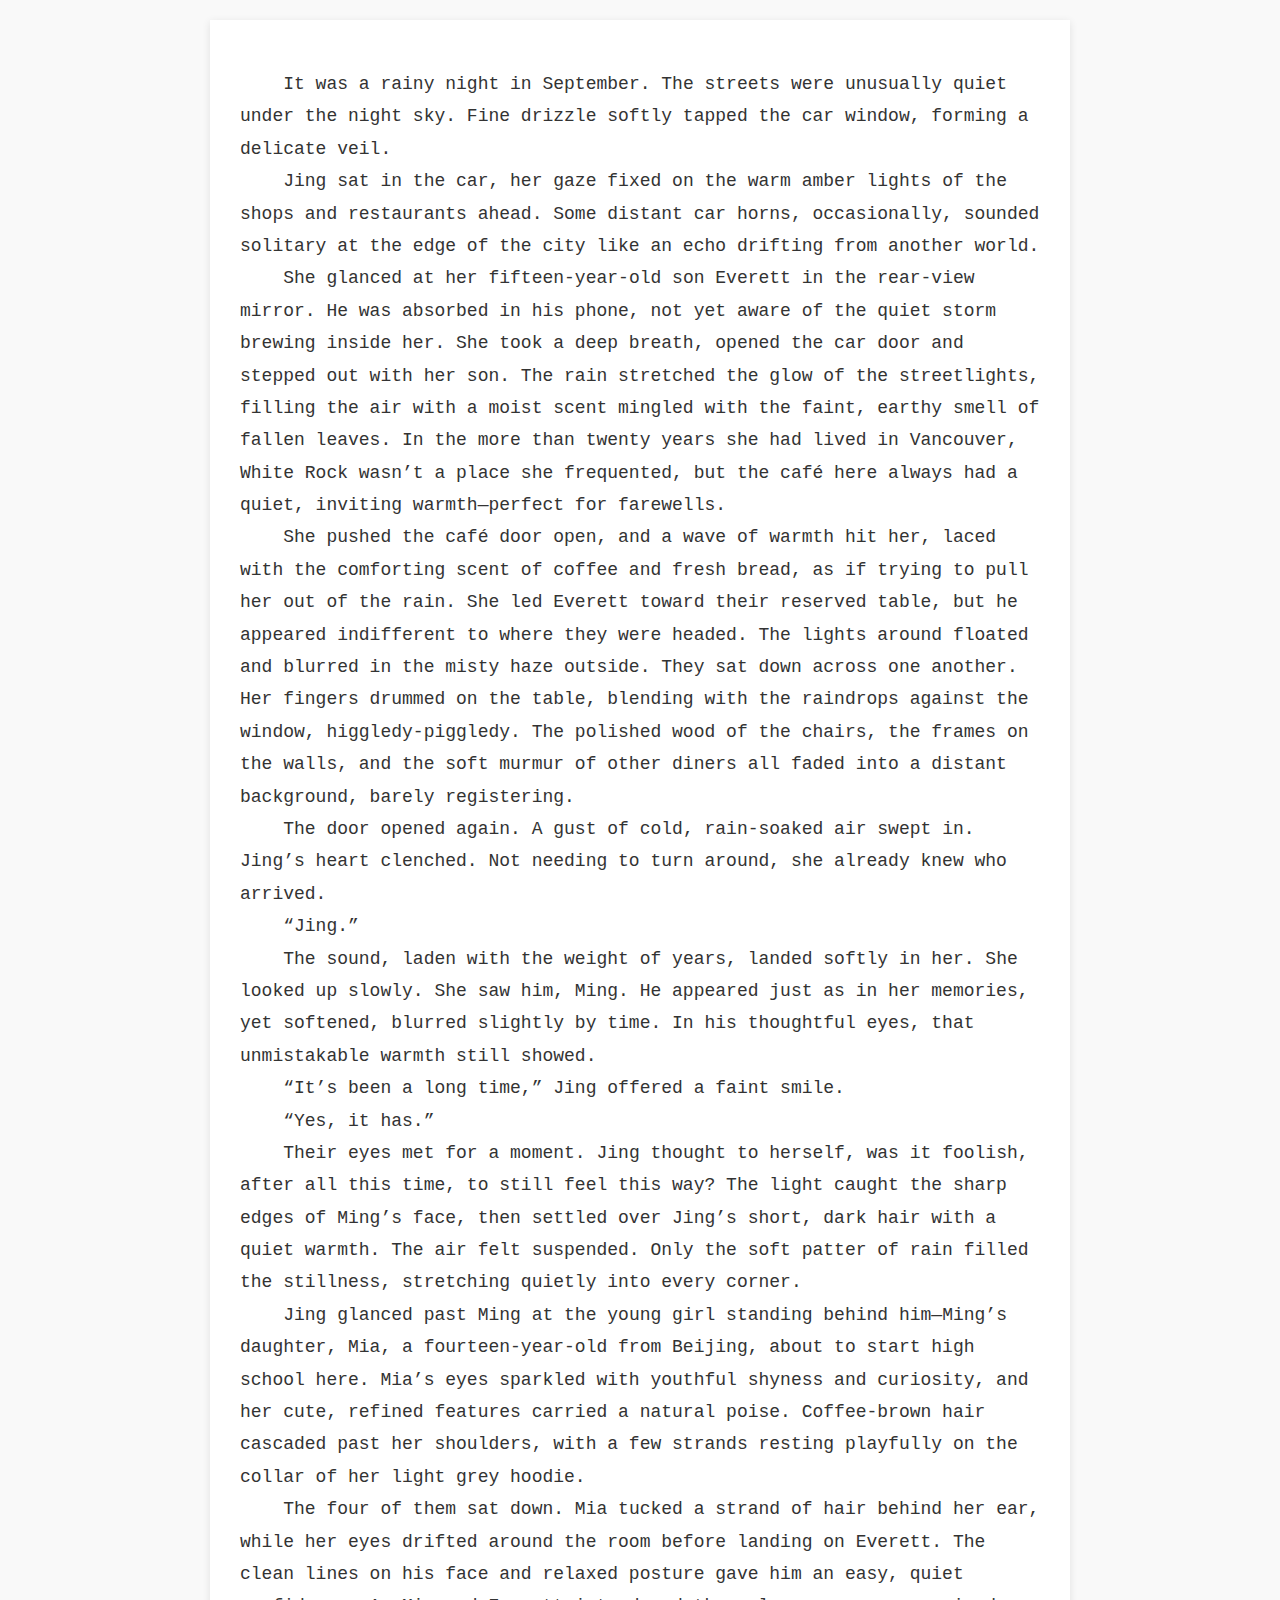
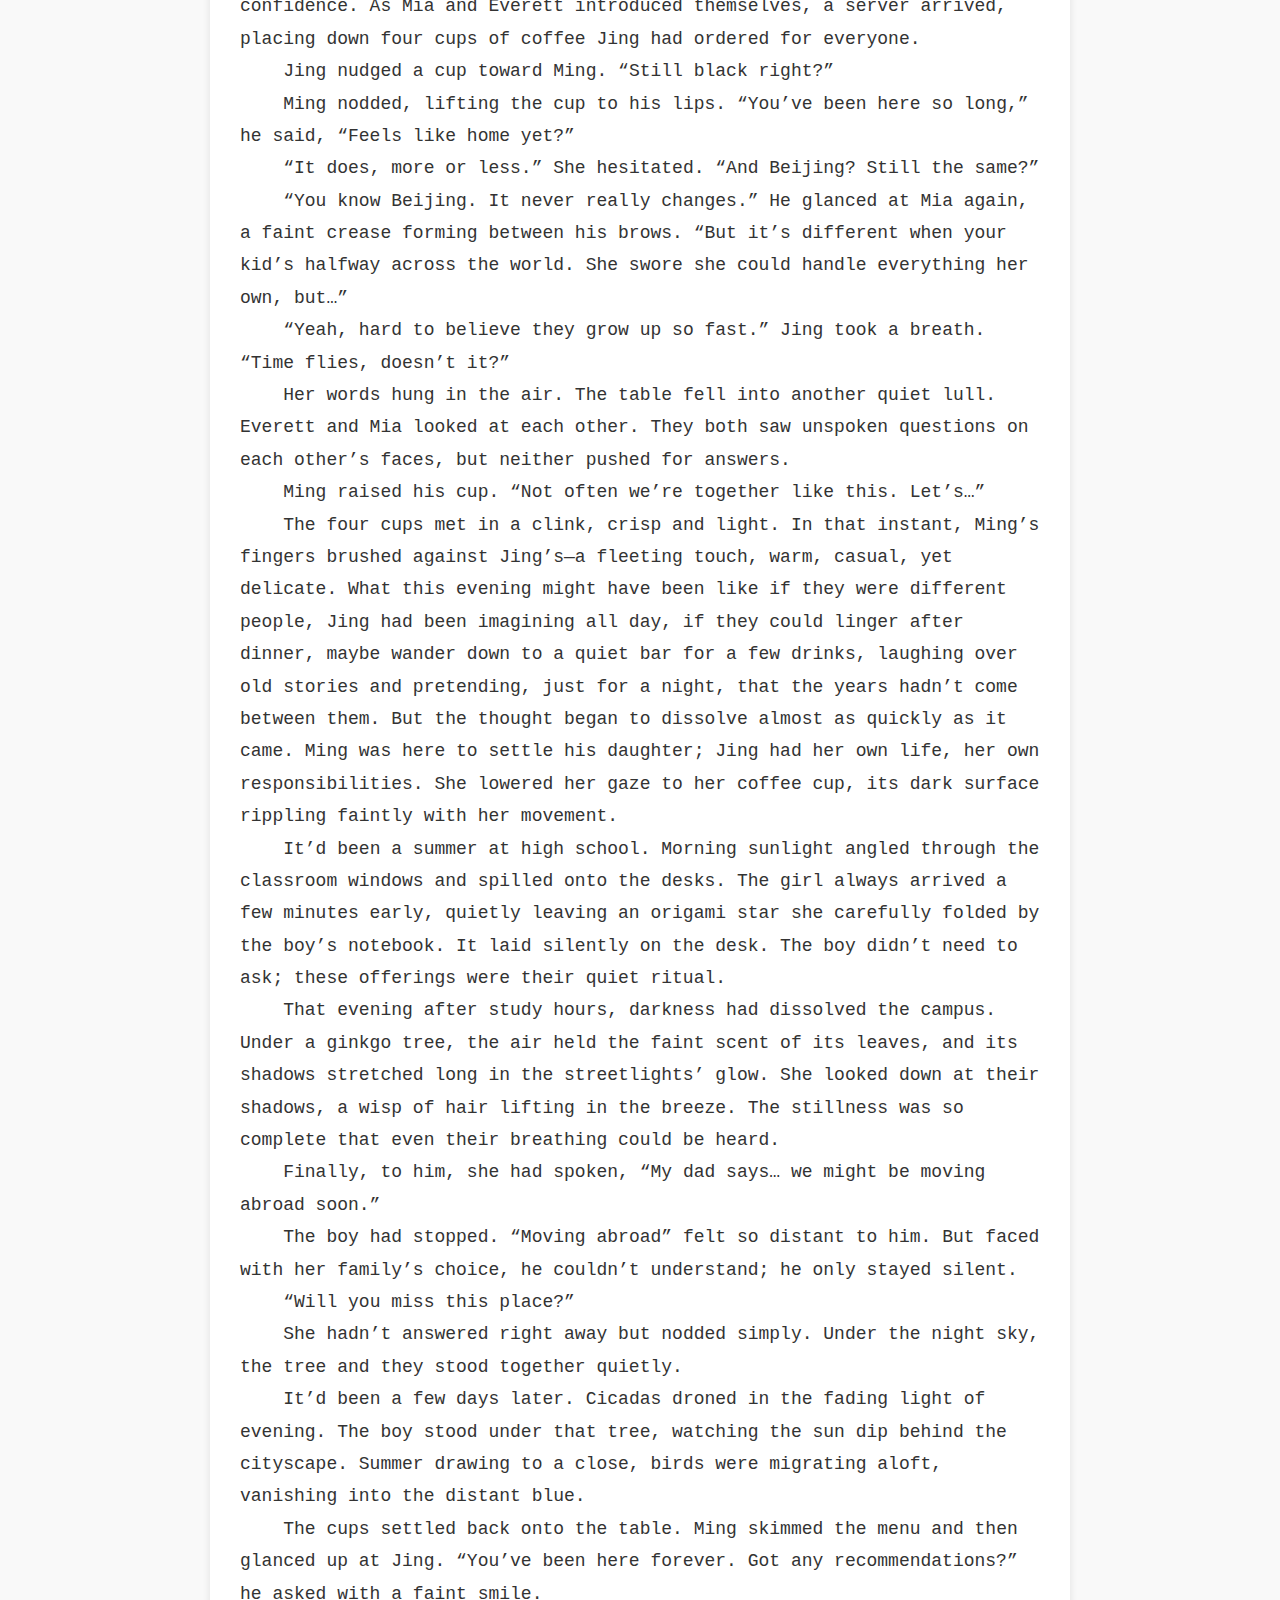
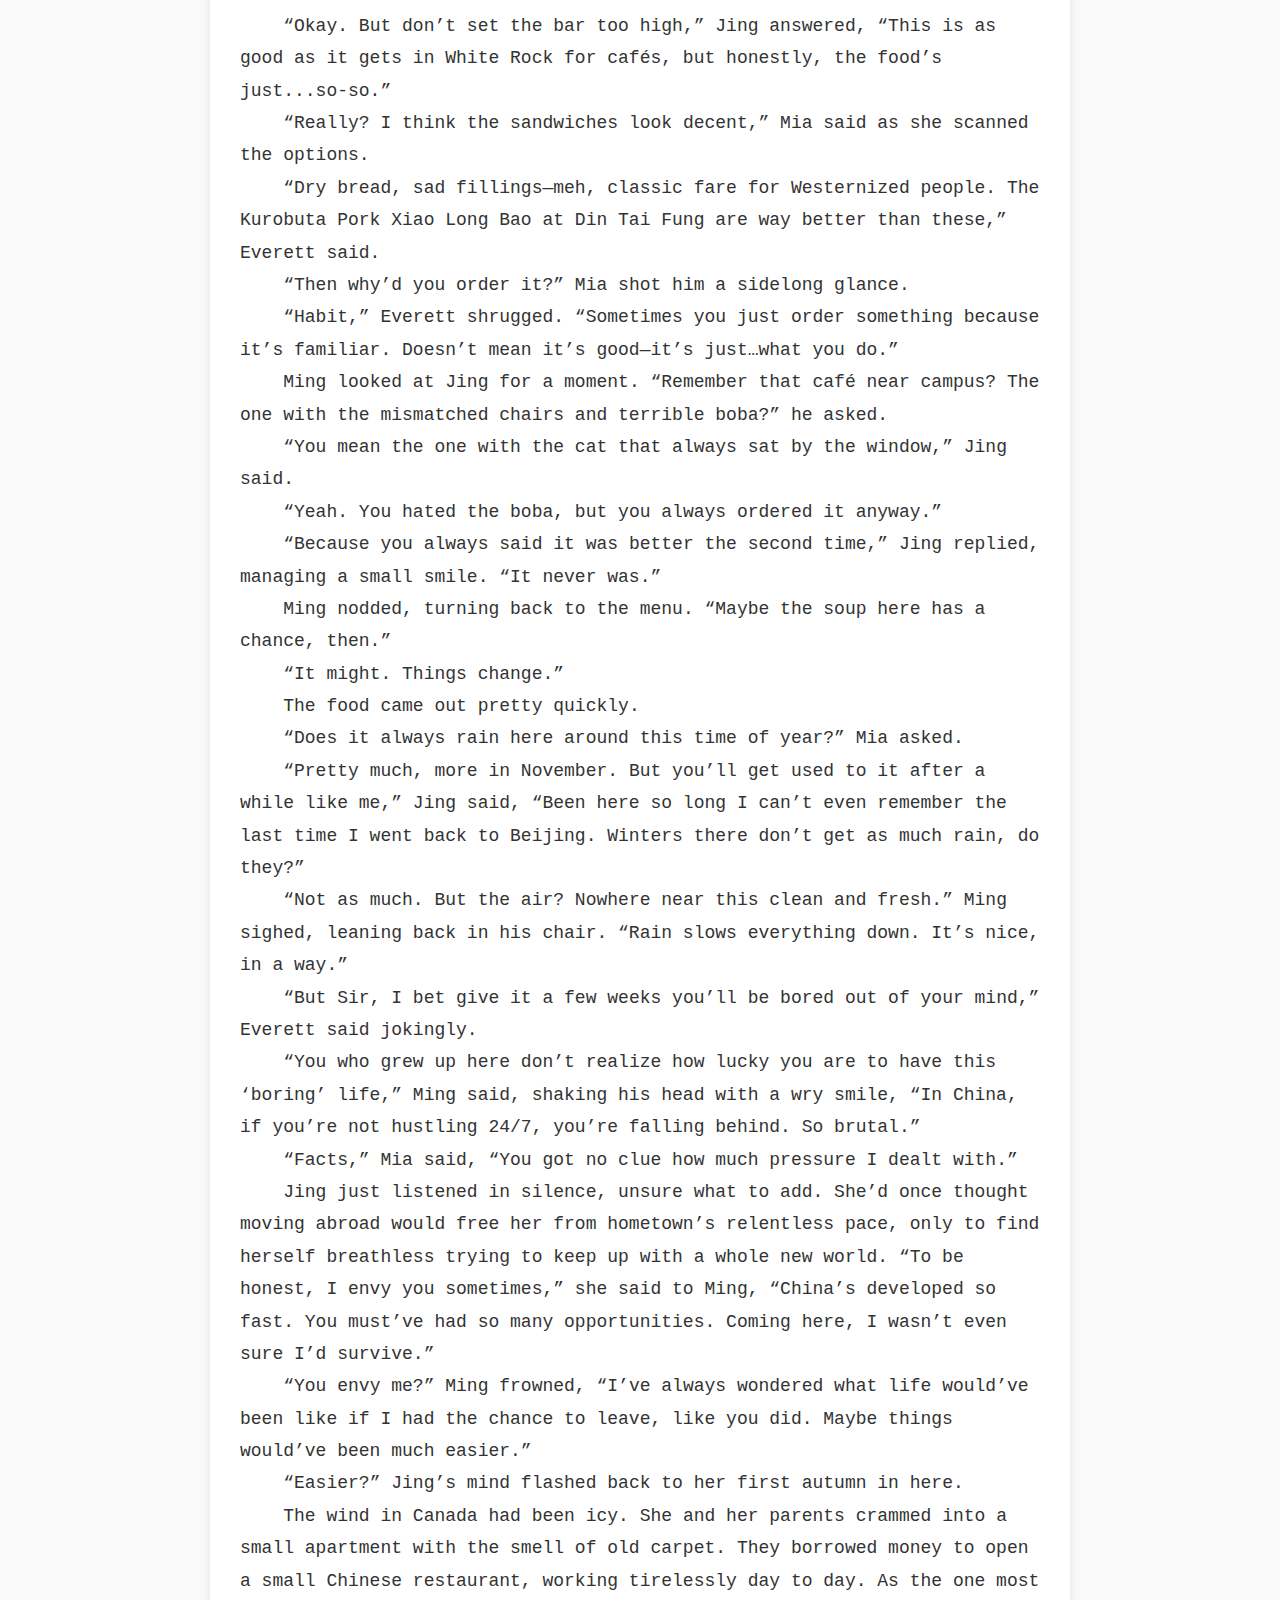
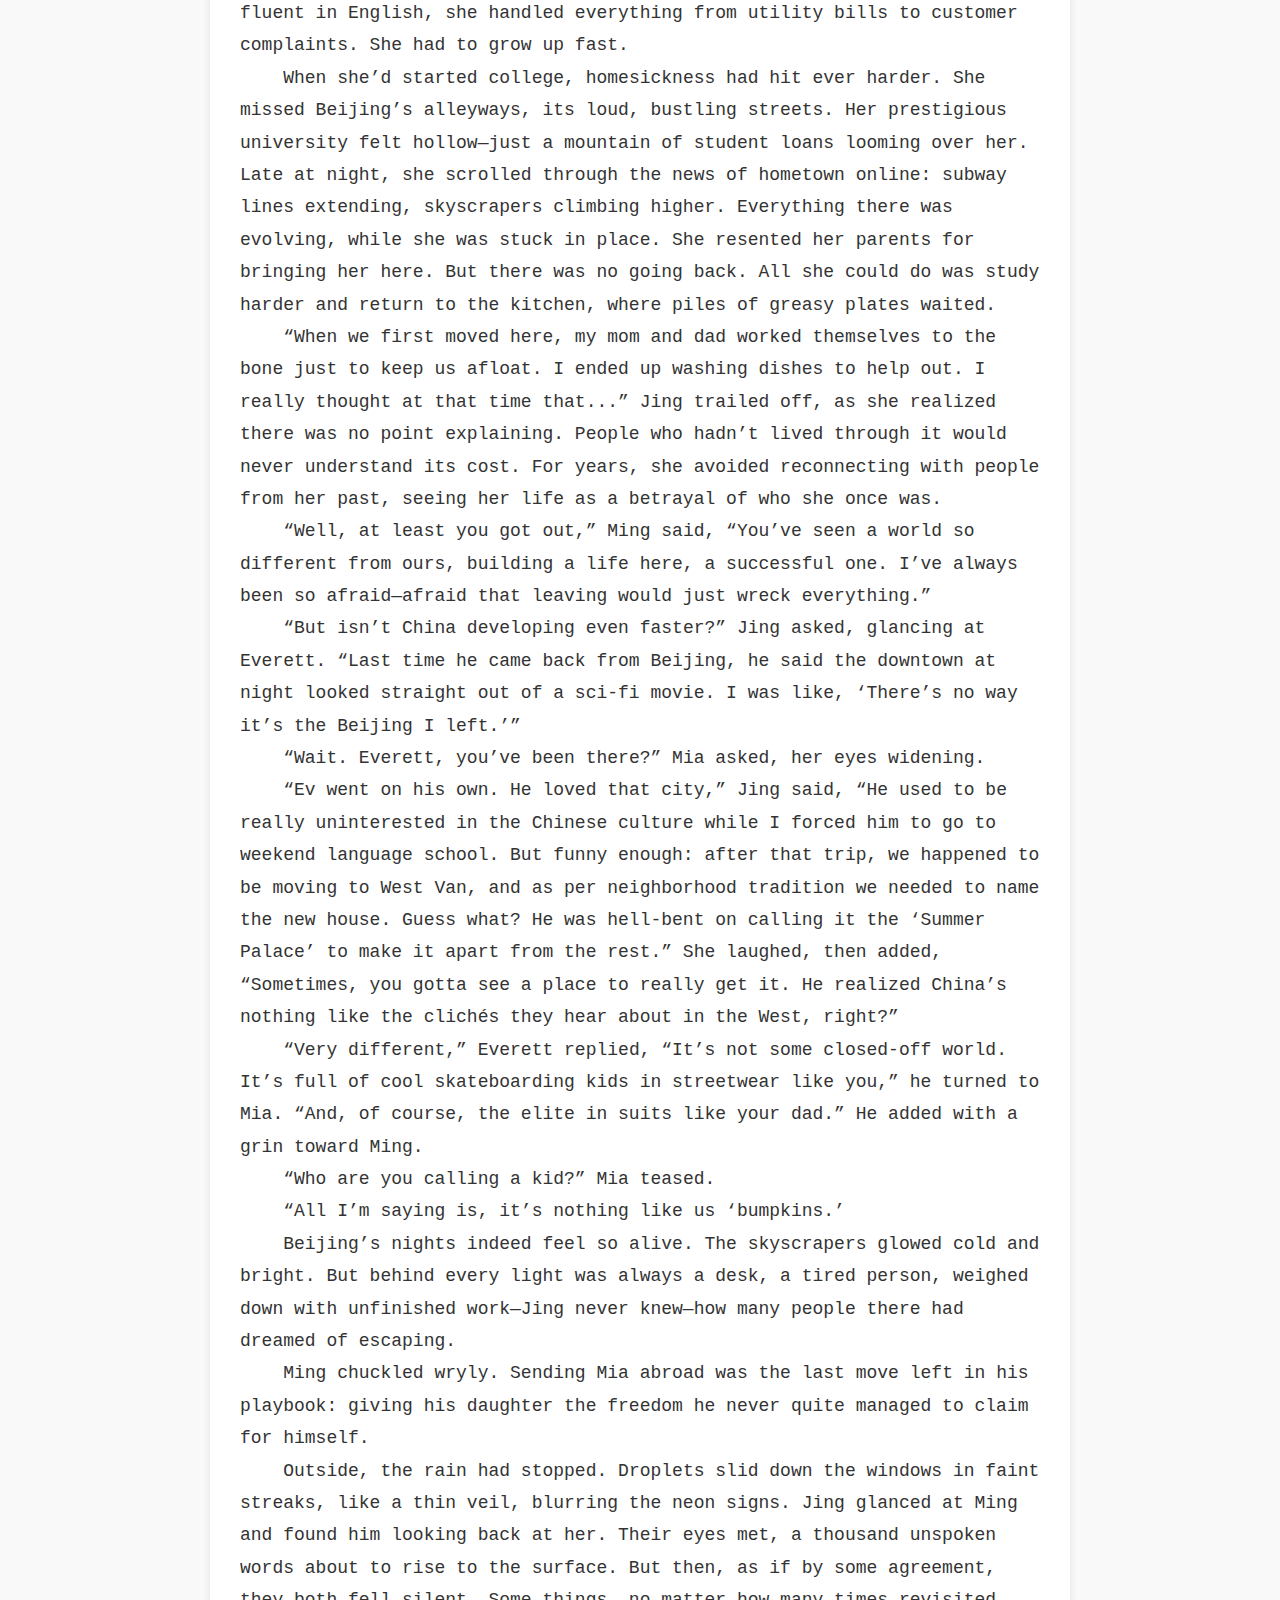
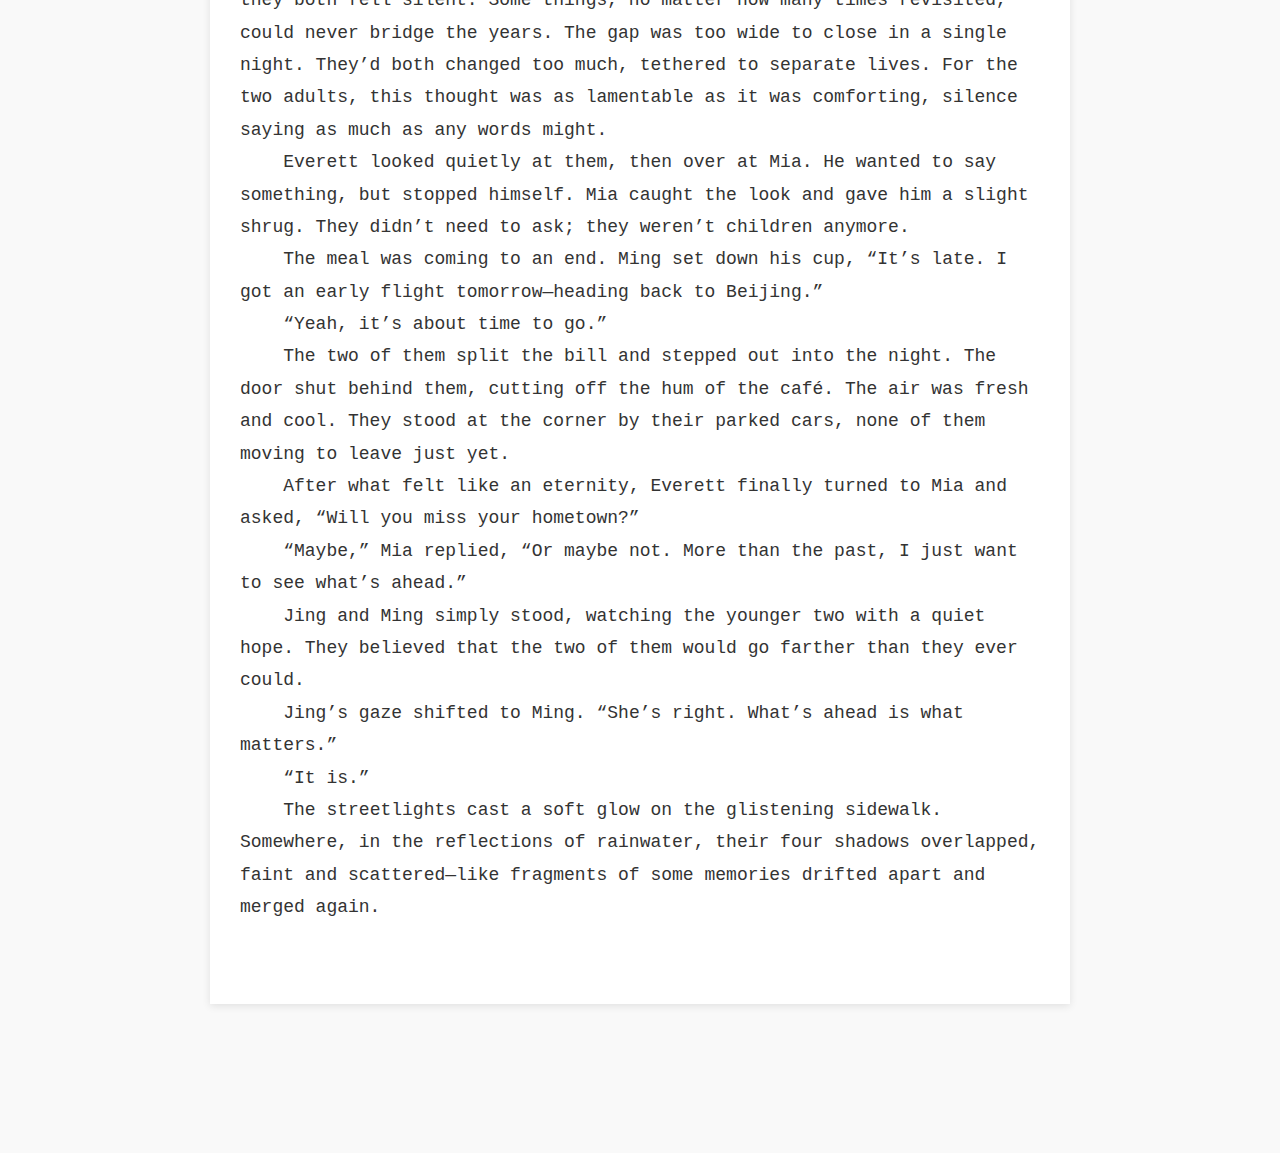
==== here-and-there/index.html @ f32a7641 "Update index.html" ====
<!DOCTYPE html>
<html lang="zh">
<head>
  <meta charset="UTF-8">
  <title>Here and There</title>
  <!-- 引入 Google 字体 Noto Sans SC -->
  <link rel="preconnect" href="https://fonts.googleapis.com">
  <link rel="preconnect" href="https://fonts.gstatic.com" crossorigin>
  <link href="https://fonts.googleapis.com/css2?family=Noto+Sans+SC&display=swap" rel="stylesheet">
  <style>
    body {
      font-family: 'Noto Sans SC', sans-serif;
      margin: 20px;
      background-color: #f9f9f9;
      color: #333;
    }
    .container {
      max-width: 800px;
      margin: auto;
      background: #fff;
      padding: 30px;
      box-shadow: 0 2px 8px rgba(0,0,0,0.1);
    }
    pre {
      white-space: pre-wrap; /* 保留换行及空格 */
      line-height: 1.8;
      font-size: 18px;
    }
  </style>
</head>
<body>
  <div class="container">
    <pre>    It was a rainy night in September. The streets were unusually quiet under the night sky. Fine drizzle softly tapped the car window, forming a delicate veil.
    Jing sat in the car, her gaze fixed on the warm amber lights of the shops and restaurants ahead. Some distant car horns, occasionally, sounded solitary at the edge of the city like an echo drifting from another world.
    She glanced at her fifteen-year-old son Everett in the rear-view mirror. He was absorbed in his phone, not yet aware of the quiet storm brewing inside her. She took a deep breath, opened the car door and stepped out with her son. The rain stretched the glow of the streetlights, filling the air with a moist scent mingled with the faint, earthy smell of fallen leaves. In the more than twenty years she had lived in Vancouver, White Rock wasn’t a place she frequented, but the café here always had a quiet, inviting warmth—perfect for farewells.
    She pushed the café door open, and a wave of warmth hit her, laced with the comforting scent of coffee and fresh bread, as if trying to pull her out of the rain. She led Everett toward their reserved table, but he appeared indifferent to where they were headed. The lights around floated and blurred in the misty haze outside. They sat down across one another. Her fingers drummed on the table, blending with the raindrops against the window, higgledy-piggledy. The polished wood of the chairs, the frames on the walls, and the soft murmur of other diners all faded into a distant background, barely registering.
    The door opened again. A gust of cold, rain-soaked air swept in. Jing’s heart clenched. Not needing to turn around, she already knew who arrived.
    “Jing.”
    The sound, laden with the weight of years, landed softly in her. She looked up slowly. She saw him, Ming. He appeared just as in her memories, yet softened, blurred slightly by time. In his thoughtful eyes, that unmistakable warmth still showed.
    “It’s been a long time,” Jing offered a faint smile.
    “Yes, it has.”
    Their eyes met for a moment. Jing thought to herself, was it foolish, after all this time, to still feel this way? The light caught the sharp edges of Ming’s face, then settled over Jing’s short, dark hair with a quiet warmth. The air felt suspended. Only the soft patter of rain filled the stillness, stretching quietly into every corner.
    Jing glanced past Ming at the young girl standing behind him—Ming’s daughter, Mia, a fourteen-year-old from Beijing, about to start high school here. Mia’s eyes sparkled with youthful shyness and curiosity, and her cute, refined features carried a natural poise. Coffee-brown hair cascaded past her shoulders, with a few strands resting playfully on the collar of her light grey hoodie.
    The four of them sat down. Mia tucked a strand of hair behind her ear, while her eyes drifted around the room before landing on Everett. The clean lines on his face and relaxed posture gave him an easy, quiet confidence. As Mia and Everett introduced themselves, a server arrived, placing down four cups of coffee Jing had ordered for everyone.
    Jing nudged a cup toward Ming. “Still black right?”
    Ming nodded, lifting the cup to his lips. “You’ve been here so long,” he said, “Feels like home yet?”
    “It does, more or less.” She hesitated. “And Beijing? Still the same?”
    “You know Beijing. It never really changes.” He glanced at Mia again, a faint crease forming between his brows. “But it’s different when your kid’s halfway across the world. She swore she could handle everything her own, but…”
    “Yeah, hard to believe they grow up so fast.” Jing took a breath. “Time flies, doesn’t it?”
    Her words hung in the air. The table fell into another quiet lull. Everett and Mia looked at each other. They both saw unspoken questions on each other’s faces, but neither pushed for answers.
    Ming raised his cup. “Not often we’re together like this. Let’s…”
    The four cups met in a clink, crisp and light. In that instant, Ming’s fingers brushed against Jing’s—a fleeting touch, warm, casual, yet delicate. What this evening might have been like if they were different people, Jing had been imagining all day, if they could linger after dinner, maybe wander down to a quiet bar for a few drinks, laughing over old stories and pretending, just for a night, that the years hadn’t come between them. But the thought began to dissolve almost as quickly as it came. Ming was here to settle his daughter; Jing had her own life, her own responsibilities. She lowered her gaze to her coffee cup, its dark surface rippling faintly with her movement.
    It’d been a summer at high school. Morning sunlight angled through the classroom windows and spilled onto the desks. The girl always arrived a few minutes early, quietly leaving an origami star she carefully folded by the boy’s notebook. It laid silently on the desk. The boy didn’t need to ask; these offerings were their quiet ritual.
    That evening after study hours, darkness had dissolved the campus. Under a ginkgo tree, the air held the faint scent of its leaves, and its shadows stretched long in the streetlights’ glow. She looked down at their shadows, a wisp of hair lifting in the breeze. The stillness was so complete that even their breathing could be heard.
    Finally, to him, she had spoken, “My dad says… we might be moving abroad soon.”
    The boy had stopped. “Moving abroad” felt so distant to him. But faced with her family’s choice, he couldn’t understand; he only stayed silent.
    “Will you miss this place?”
    She hadn’t answered right away but nodded simply. Under the night sky, the tree and they stood together quietly.
    It’d been a few days later. Cicadas droned in the fading light of evening. The boy stood under that tree, watching the sun dip behind the cityscape. Summer drawing to a close, birds were migrating aloft, vanishing into the distant blue.
    The cups settled back onto the table. Ming skimmed the menu and then glanced up at Jing. “You’ve been here forever. Got any recommendations?” he asked with a faint smile.
    “Okay. But don’t set the bar too high,” Jing answered, “This is as good as it gets in White Rock for cafés, but honestly, the food’s just...so-so.”
    “Really? I think the sandwiches look decent,” Mia said as she scanned the options.
    “Dry bread, sad fillings—meh, classic fare for Westernized people. The Kurobuta Pork Xiao Long Bao at Din Tai Fung are way better than these,” Everett said.
    “Then why’d you order it?” Mia shot him a sidelong glance.
    “Habit,” Everett shrugged. “Sometimes you just order something because it’s familiar. Doesn’t mean it’s good—it’s just…what you do.”
    Ming looked at Jing for a moment. “Remember that café near campus? The one with the mismatched chairs and terrible boba?” he asked.
    “You mean the one with the cat that always sat by the window,” Jing said.
    “Yeah. You hated the boba, but you always ordered it anyway.”
    “Because you always said it was better the second time,” Jing replied, managing a small smile. “It never was.”
    Ming nodded, turning back to the menu. “Maybe the soup here has a chance, then.”
    “It might. Things change.”
    The food came out pretty quickly.
    “Does it always rain here around this time of year?” Mia asked.
    “Pretty much, more in November. But you’ll get used to it after a while like me,” Jing said, “Been here so long I can’t even remember the last time I went back to Beijing. Winters there don’t get as much rain, do they?”
    “Not as much. But the air? Nowhere near this clean and fresh.” Ming sighed, leaning back in his chair. “Rain slows everything down. It’s nice, in a way.”
    “But Sir, I bet give it a few weeks you’ll be bored out of your mind,” Everett said jokingly.
    “You who grew up here don’t realize how lucky you are to have this ‘boring’ life,” Ming said, shaking his head with a wry smile, “In China, if you’re not hustling 24/7, you’re falling behind. So brutal.”
    “Facts,” Mia said, “You got no clue how much pressure I dealt with.”
    Jing just listened in silence, unsure what to add. She’d once thought moving abroad would free her from hometown’s relentless pace, only to find herself breathless trying to keep up with a whole new world. “To be honest, I envy you sometimes,” she said to Ming, “China’s developed so fast. You must’ve had so many opportunities. Coming here, I wasn’t even sure I’d survive.”
    “You envy me?” Ming frowned, “I’ve always wondered what life would’ve been like if I had the chance to leave, like you did. Maybe things would’ve been much easier.”
    “Easier?” Jing’s mind flashed back to her first autumn in here.
    The wind in Canada had been icy. She and her parents crammed into a small apartment with the smell of old carpet. They borrowed money to open a small Chinese restaurant, working tirelessly day to day. As the one most fluent in English, she handled everything from utility bills to customer complaints. She had to grow up fast.
    When she’d started college, homesickness had hit ever harder. She missed Beijing’s alleyways, its loud, bustling streets. Her prestigious university felt hollow—just a mountain of student loans looming over her. Late at night, she scrolled through the news of hometown online: subway lines extending, skyscrapers climbing higher. Everything there was evolving, while she was stuck in place. She resented her parents for bringing her here. But there was no going back. All she could do was study harder and return to the kitchen, where piles of greasy plates waited.
    “When we first moved here, my mom and dad worked themselves to the bone just to keep us afloat. I ended up washing dishes to help out. I really thought at that time that...” Jing trailed off, as she realized there was no point explaining. People who hadn’t lived through it would never understand its cost. For years, she avoided reconnecting with people from her past, seeing her life as a betrayal of who she once was.
    “Well, at least you got out,” Ming said, “You’ve seen a world so different from ours, building a life here, a successful one. I’ve always been so afraid—afraid that leaving would just wreck everything.”
    “But isn’t China developing even faster?” Jing asked, glancing at Everett. “Last time he came back from Beijing, he said the downtown at night looked straight out of a sci-fi movie. I was like, ‘There’s no way it’s the Beijing I left.’”
    “Wait. Everett, you’ve been there?” Mia asked, her eyes widening.
    “Ev went on his own. He loved that city,” Jing said, “He used to be really uninterested in the Chinese culture while I forced him to go to weekend language school. But funny enough: after that trip, we happened to be moving to West Van, and as per neighborhood tradition we needed to name the new house. Guess what? He was hell-bent on calling it the ‘Summer Palace’ to make it apart from the rest.” She laughed, then added, “Sometimes, you gotta see a place to really get it. He realized China’s nothing like the clichés they hear about in the West, right?”
    “Very different,” Everett replied, “It’s not some closed-off world. It’s full of cool skateboarding kids in streetwear like you,” he turned to Mia. “And, of course, the elite in suits like your dad.” He added with a grin toward Ming.
    “Who are you calling a kid?” Mia teased.
    “All I’m saying is, it’s nothing like us ‘bumpkins.’
    Beijing’s nights indeed feel so alive. The skyscrapers glowed cold and bright. But behind every light was always a desk, a tired person, weighed down with unfinished work—Jing never knew—how many people there had dreamed of escaping.
    Ming chuckled wryly. Sending Mia abroad was the last move left in his playbook: giving his daughter the freedom he never quite managed to claim for himself.
    Outside, the rain had stopped. Droplets slid down the windows in faint streaks, like a thin veil, blurring the neon signs. Jing glanced at Ming and found him looking back at her. Their eyes met, a thousand unspoken words about to rise to the surface. But then, as if by some agreement, they both fell silent. Some things, no matter how many times revisited, could never bridge the years. The gap was too wide to close in a single night. They’d both changed too much, tethered to separate lives. For the two adults, this thought was as lamentable as it was comforting, silence saying as much as any words might.
    Everett looked quietly at them, then over at Mia. He wanted to say something, but stopped himself. Mia caught the look and gave him a slight shrug. They didn’t need to ask; they weren’t children anymore.
    The meal was coming to an end. Ming set down his cup, “It’s late. I got an early flight tomorrow—heading back to Beijing.”
    “Yeah, it’s about time to go.”
    The two of them split the bill and stepped out into the night. The door shut behind them, cutting off the hum of the café. The air was fresh and cool. They stood at the corner by their parked cars, none of them moving to leave just yet.
    After what felt like an eternity, Everett finally turned to Mia and asked, “Will you miss your hometown?”
    “Maybe,” Mia replied, “Or maybe not. More than the past, I just want to see what’s ahead.”
    Jing and Ming simply stood, watching the younger two with a quiet hope. They believed that the two of them would go farther than they ever could.
    Jing’s gaze shifted to Ming. “She’s right. What’s ahead is what matters.”
    “It is.”
    The streetlights cast a soft glow on the glistening sidewalk. Somewhere, in the reflections of rainwater, their four shadows overlapped, faint and scattered—like fragments of some memories drifted apart and merged again.
    </pre>
  </div>
</body>
</html>
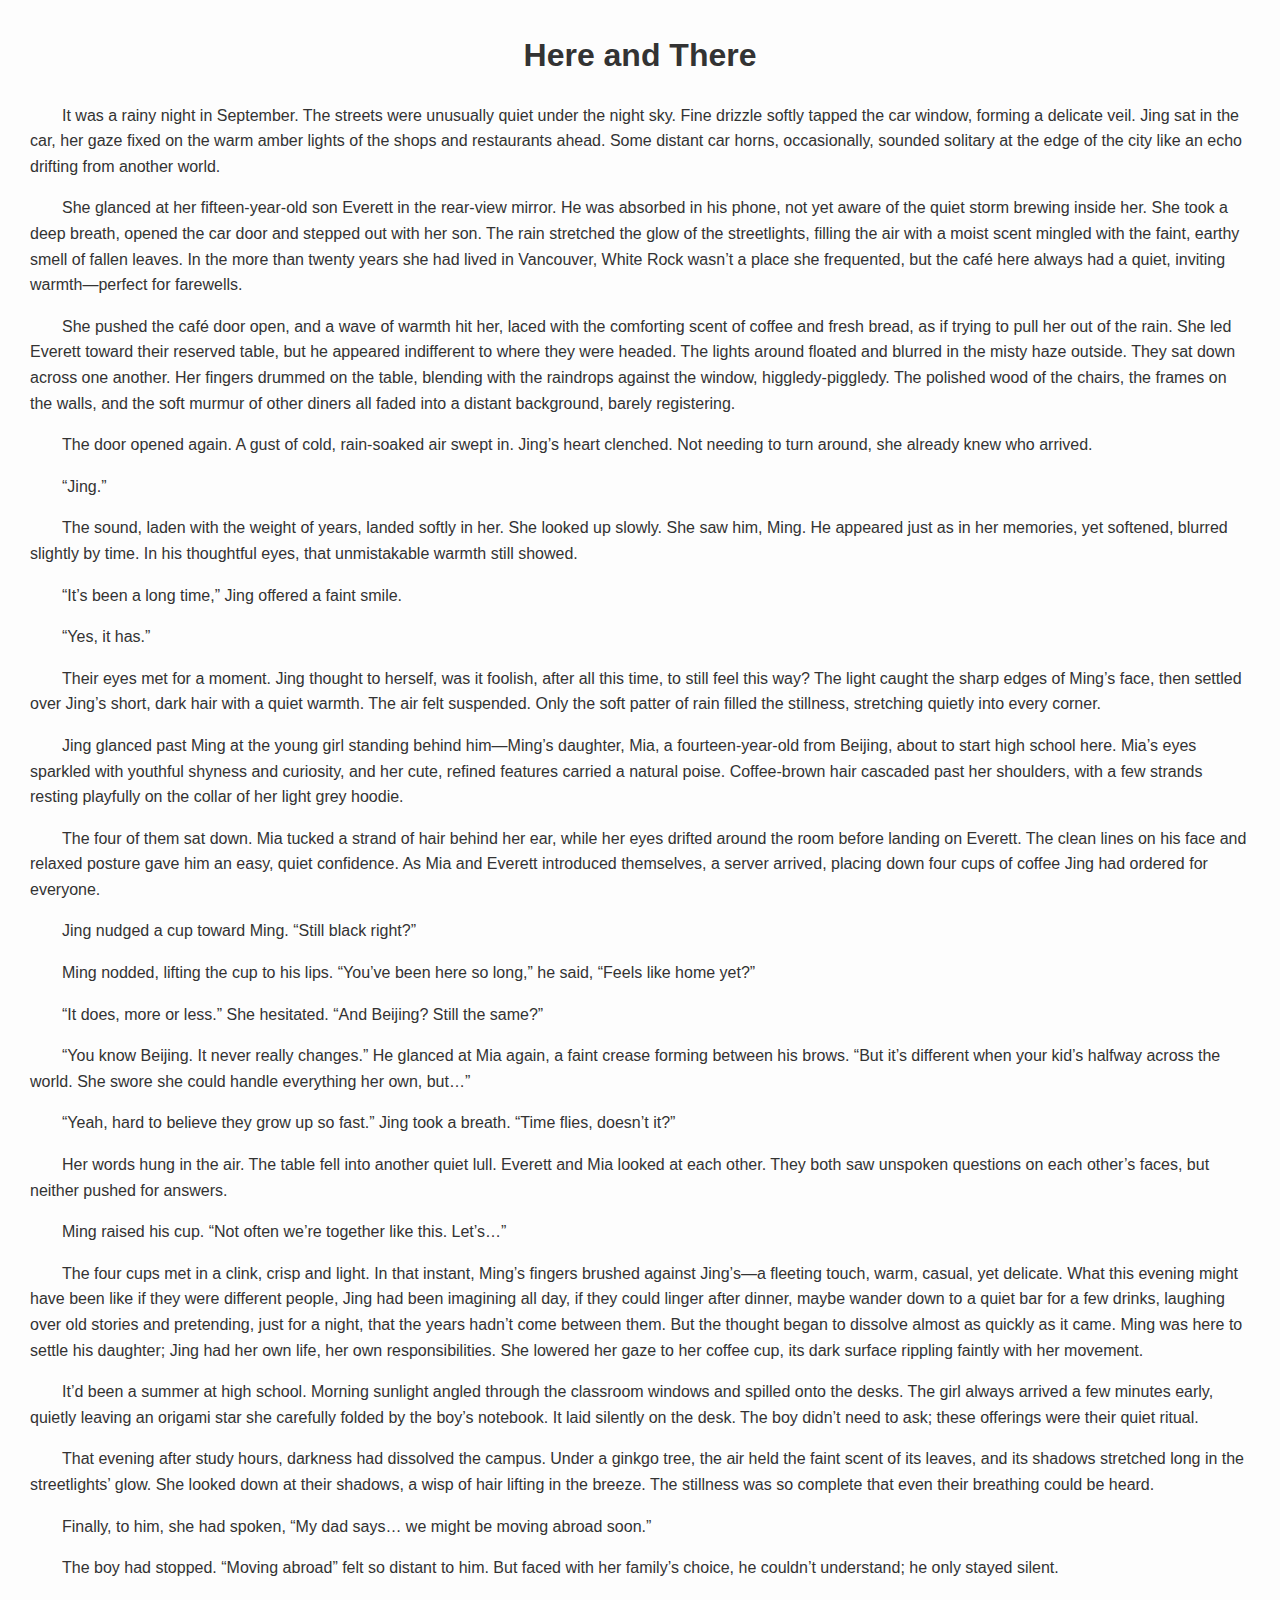
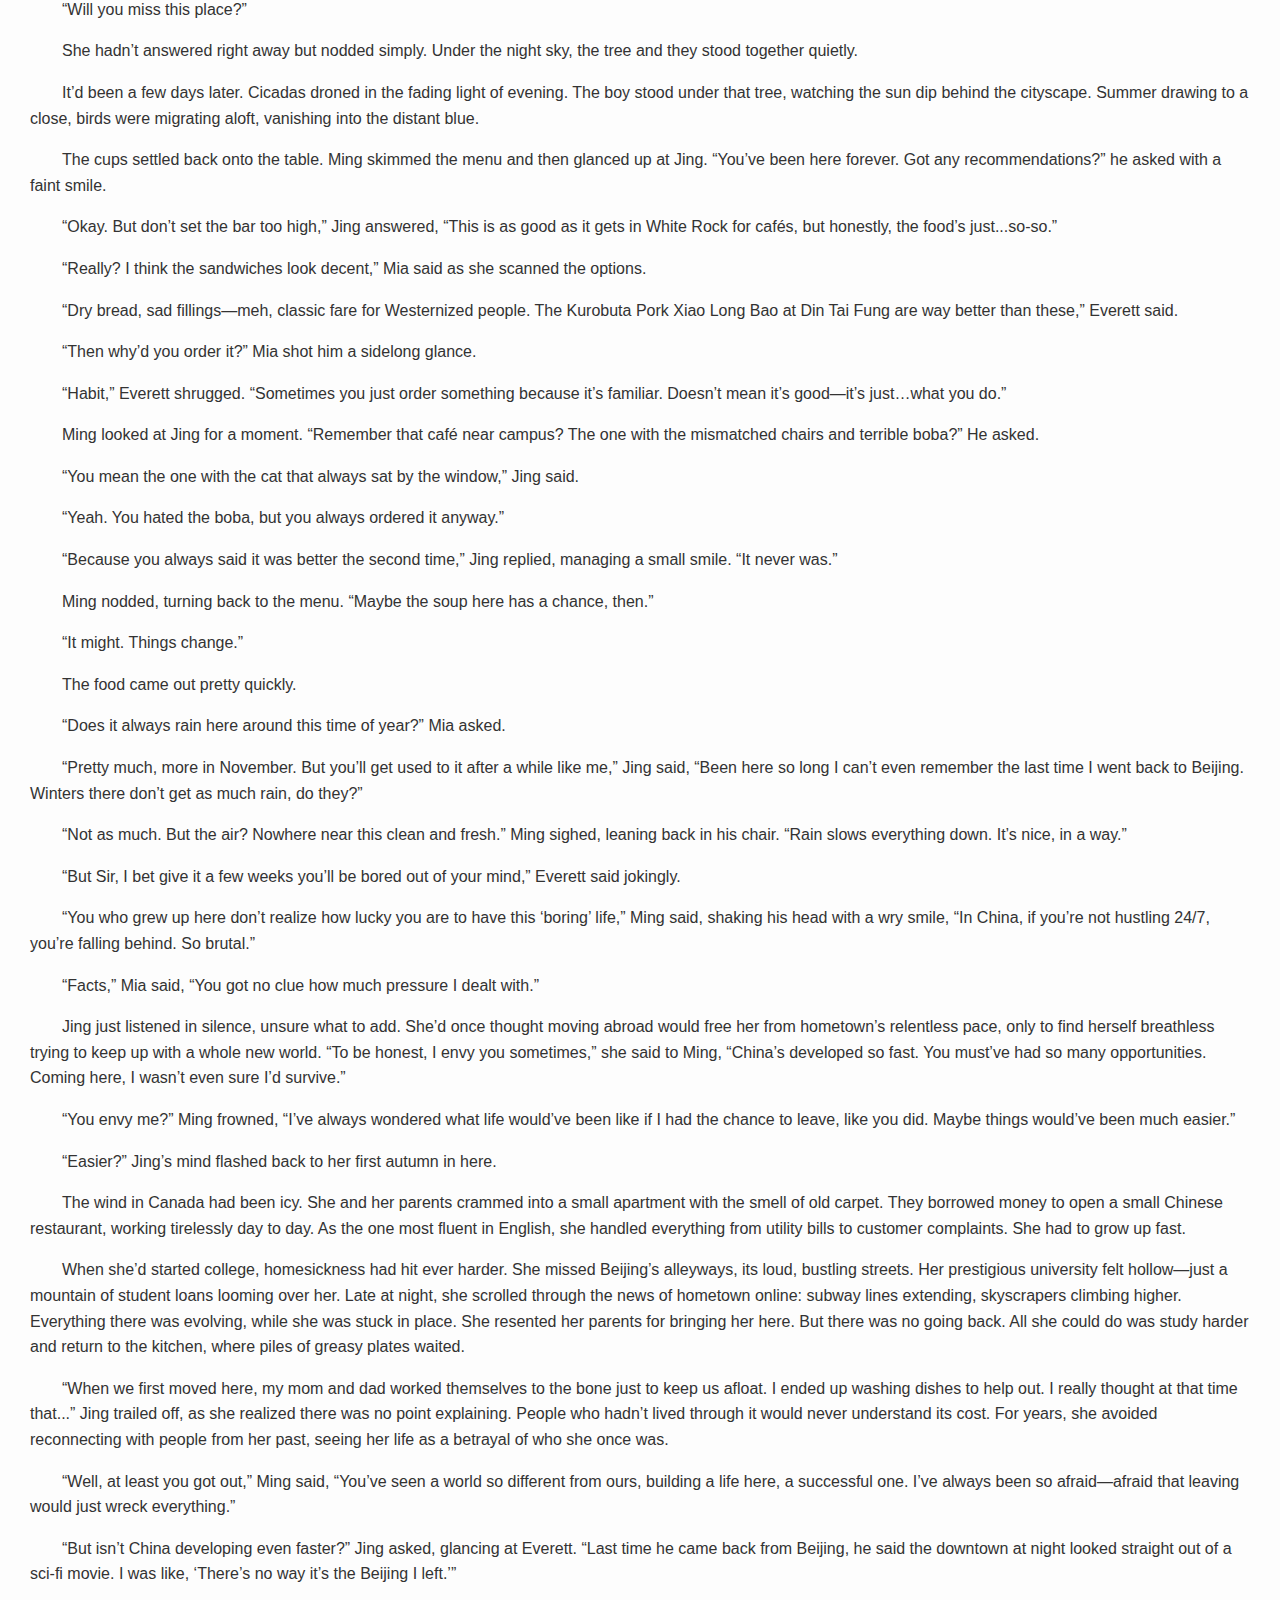
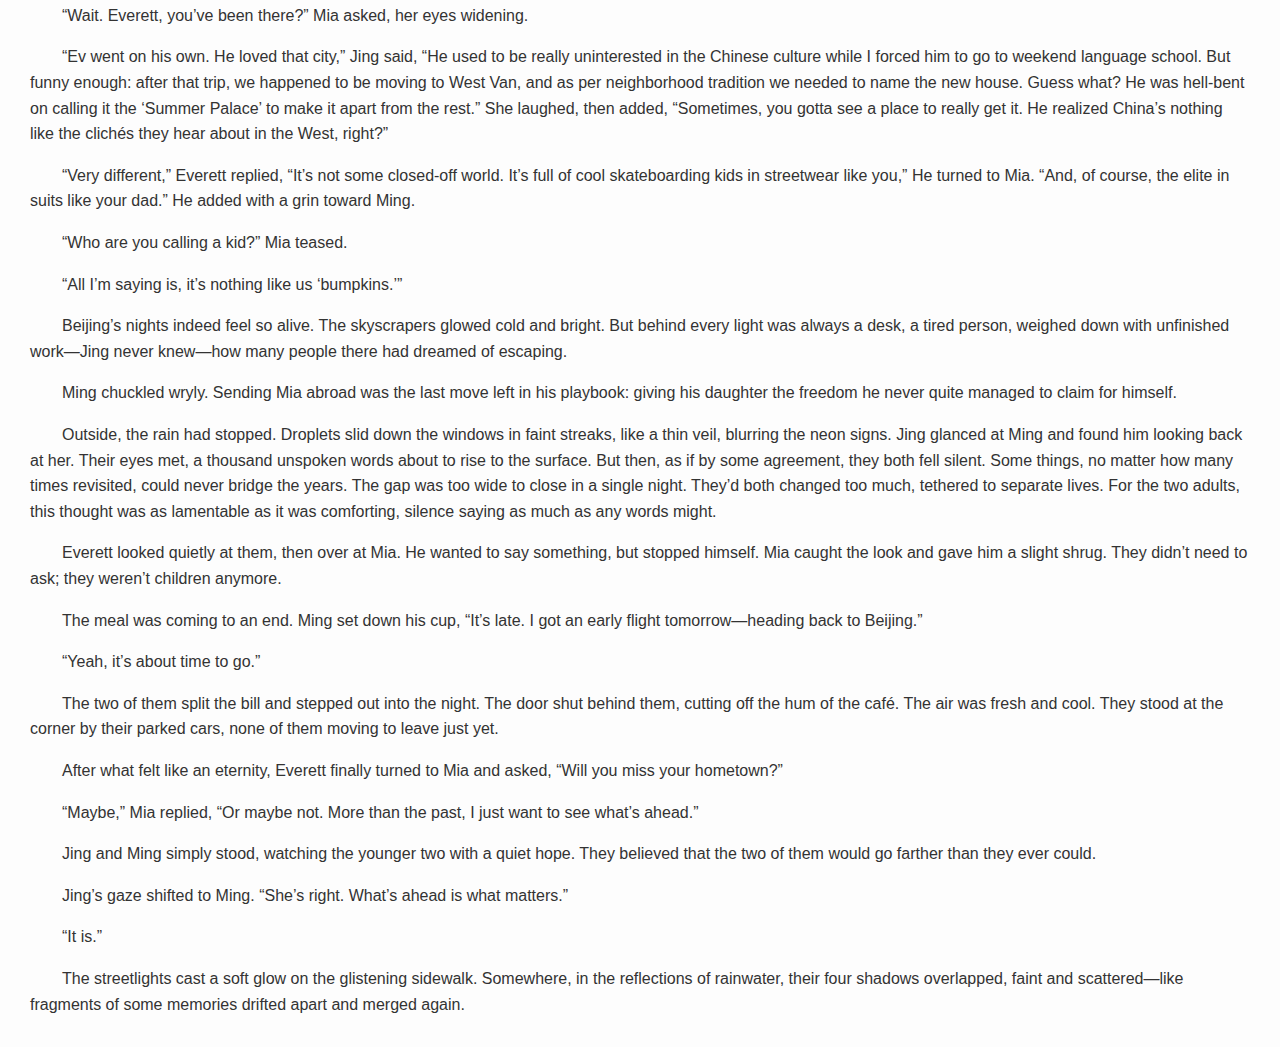
==== commit 7d780f77: "Update index.html" ====
--- a/here-and-there/index.html
+++ b/here-and-there/index.html
@@ -1,108 +1,170 @@
 <!DOCTYPE html>
-<html lang="zh">
+<html lang="en">
 <head>
   <meta charset="UTF-8">
   <title>Here and There</title>
-  <!-- 引入 Google 字体 Noto Sans SC -->
-  <link rel="preconnect" href="https://fonts.googleapis.com">
-  <link rel="preconnect" href="https://fonts.gstatic.com" crossorigin>
-  <link href="https://fonts.googleapis.com/css2?family=Noto+Sans+SC&display=swap" rel="stylesheet">
   <style>
     body {
-      font-family: 'Noto Sans SC', sans-serif;
-      margin: 20px;
-      background-color: #f9f9f9;
+      margin: 30px;
+      font-family: Arial, sans-serif;
+      line-height: 1.6;
+      background-color: #fdfdfd;
       color: #333;
     }
-    .container {
-      max-width: 800px;
-      margin: auto;
-      background: #fff;
-      padding: 30px;
-      box-shadow: 0 2px 8px rgba(0,0,0,0.1);
+    h1 {
+      text-align: center;
     }
-    pre {
-      white-space: pre-wrap; /* 保留换行及空格 */
-      line-height: 1.8;
-      font-size: 18px;
+    p {
+      margin-bottom: 1em;
+      text-indent: 2em;
     }
   </style>
 </head>
 <body>
-  <div class="container">
-    <pre>    It was a rainy night in September. The streets were unusually quiet under the night sky. Fine drizzle softly tapped the car window, forming a delicate veil.
-    Jing sat in the car, her gaze fixed on the warm amber lights of the shops and restaurants ahead. Some distant car horns, occasionally, sounded solitary at the edge of the city like an echo drifting from another world.
-    She glanced at her fifteen-year-old son Everett in the rear-view mirror. He was absorbed in his phone, not yet aware of the quiet storm brewing inside her. She took a deep breath, opened the car door and stepped out with her son. The rain stretched the glow of the streetlights, filling the air with a moist scent mingled with the faint, earthy smell of fallen leaves. In the more than twenty years she had lived in Vancouver, White Rock wasn’t a place she frequented, but the café here always had a quiet, inviting warmth—perfect for farewells.
-    She pushed the café door open, and a wave of warmth hit her, laced with the comforting scent of coffee and fresh bread, as if trying to pull her out of the rain. She led Everett toward their reserved table, but he appeared indifferent to where they were headed. The lights around floated and blurred in the misty haze outside. They sat down across one another. Her fingers drummed on the table, blending with the raindrops against the window, higgledy-piggledy. The polished wood of the chairs, the frames on the walls, and the soft murmur of other diners all faded into a distant background, barely registering.
-    The door opened again. A gust of cold, rain-soaked air swept in. Jing’s heart clenched. Not needing to turn around, she already knew who arrived.
-    “Jing.”
-    The sound, laden with the weight of years, landed softly in her. She looked up slowly. She saw him, Ming. He appeared just as in her memories, yet softened, blurred slightly by time. In his thoughtful eyes, that unmistakable warmth still showed.
-    “It’s been a long time,” Jing offered a faint smile.
-    “Yes, it has.”
-    Their eyes met for a moment. Jing thought to herself, was it foolish, after all this time, to still feel this way? The light caught the sharp edges of Ming’s face, then settled over Jing’s short, dark hair with a quiet warmth. The air felt suspended. Only the soft patter of rain filled the stillness, stretching quietly into every corner.
-    Jing glanced past Ming at the young girl standing behind him—Ming’s daughter, Mia, a fourteen-year-old from Beijing, about to start high school here. Mia’s eyes sparkled with youthful shyness and curiosity, and her cute, refined features carried a natural poise. Coffee-brown hair cascaded past her shoulders, with a few strands resting playfully on the collar of her light grey hoodie.
-    The four of them sat down. Mia tucked a strand of hair behind her ear, while her eyes drifted around the room before landing on Everett. The clean lines on his face and relaxed posture gave him an easy, quiet confidence. As Mia and Everett introduced themselves, a server arrived, placing down four cups of coffee Jing had ordered for everyone.
-    Jing nudged a cup toward Ming. “Still black right?”
-    Ming nodded, lifting the cup to his lips. “You’ve been here so long,” he said, “Feels like home yet?”
-    “It does, more or less.” She hesitated. “And Beijing? Still the same?”
-    “You know Beijing. It never really changes.” He glanced at Mia again, a faint crease forming between his brows. “But it’s different when your kid’s halfway across the world. She swore she could handle everything her own, but…”
-    “Yeah, hard to believe they grow up so fast.” Jing took a breath. “Time flies, doesn’t it?”
-    Her words hung in the air. The table fell into another quiet lull. Everett and Mia looked at each other. They both saw unspoken questions on each other’s faces, but neither pushed for answers.
-    Ming raised his cup. “Not often we’re together like this. Let’s…”
-    The four cups met in a clink, crisp and light. In that instant, Ming’s fingers brushed against Jing’s—a fleeting touch, warm, casual, yet delicate. What this evening might have been like if they were different people, Jing had been imagining all day, if they could linger after dinner, maybe wander down to a quiet bar for a few drinks, laughing over old stories and pretending, just for a night, that the years hadn’t come between them. But the thought began to dissolve almost as quickly as it came. Ming was here to settle his daughter; Jing had her own life, her own responsibilities. She lowered her gaze to her coffee cup, its dark surface rippling faintly with her movement.
-    It’d been a summer at high school. Morning sunlight angled through the classroom windows and spilled onto the desks. The girl always arrived a few minutes early, quietly leaving an origami star she carefully folded by the boy’s notebook. It laid silently on the desk. The boy didn’t need to ask; these offerings were their quiet ritual.
-    That evening after study hours, darkness had dissolved the campus. Under a ginkgo tree, the air held the faint scent of its leaves, and its shadows stretched long in the streetlights’ glow. She looked down at their shadows, a wisp of hair lifting in the breeze. The stillness was so complete that even their breathing could be heard.
-    Finally, to him, she had spoken, “My dad says… we might be moving abroad soon.”
-    The boy had stopped. “Moving abroad” felt so distant to him. But faced with her family’s choice, he couldn’t understand; he only stayed silent.
-    “Will you miss this place?”
-    She hadn’t answered right away but nodded simply. Under the night sky, the tree and they stood together quietly.
-    It’d been a few days later. Cicadas droned in the fading light of evening. The boy stood under that tree, watching the sun dip behind the cityscape. Summer drawing to a close, birds were migrating aloft, vanishing into the distant blue.
-    The cups settled back onto the table. Ming skimmed the menu and then glanced up at Jing. “You’ve been here forever. Got any recommendations?” he asked with a faint smile.
-    “Okay. But don’t set the bar too high,” Jing answered, “This is as good as it gets in White Rock for cafés, but honestly, the food’s just...so-so.”
-    “Really? I think the sandwiches look decent,” Mia said as she scanned the options.
-    “Dry bread, sad fillings—meh, classic fare for Westernized people. The Kurobuta Pork Xiao Long Bao at Din Tai Fung are way better than these,” Everett said.
-    “Then why’d you order it?” Mia shot him a sidelong glance.
-    “Habit,” Everett shrugged. “Sometimes you just order something because it’s familiar. Doesn’t mean it’s good—it’s just…what you do.”
-    Ming looked at Jing for a moment. “Remember that café near campus? The one with the mismatched chairs and terrible boba?” he asked.
-    “You mean the one with the cat that always sat by the window,” Jing said.
-    “Yeah. You hated the boba, but you always ordered it anyway.”
-    “Because you always said it was better the second time,” Jing replied, managing a small smile. “It never was.”
-    Ming nodded, turning back to the menu. “Maybe the soup here has a chance, then.”
-    “It might. Things change.”
-    The food came out pretty quickly.
-    “Does it always rain here around this time of year?” Mia asked.
-    “Pretty much, more in November. But you’ll get used to it after a while like me,” Jing said, “Been here so long I can’t even remember the last time I went back to Beijing. Winters there don’t get as much rain, do they?”
-    “Not as much. But the air? Nowhere near this clean and fresh.” Ming sighed, leaning back in his chair. “Rain slows everything down. It’s nice, in a way.”
-    “But Sir, I bet give it a few weeks you’ll be bored out of your mind,” Everett said jokingly.
-    “You who grew up here don’t realize how lucky you are to have this ‘boring’ life,” Ming said, shaking his head with a wry smile, “In China, if you’re not hustling 24/7, you’re falling behind. So brutal.”
-    “Facts,” Mia said, “You got no clue how much pressure I dealt with.”
-    Jing just listened in silence, unsure what to add. She’d once thought moving abroad would free her from hometown’s relentless pace, only to find herself breathless trying to keep up with a whole new world. “To be honest, I envy you sometimes,” she said to Ming, “China’s developed so fast. You must’ve had so many opportunities. Coming here, I wasn’t even sure I’d survive.”
-    “You envy me?” Ming frowned, “I’ve always wondered what life would’ve been like if I had the chance to leave, like you did. Maybe things would’ve been much easier.”
-    “Easier?” Jing’s mind flashed back to her first autumn in here.
-    The wind in Canada had been icy. She and her parents crammed into a small apartment with the smell of old carpet. They borrowed money to open a small Chinese restaurant, working tirelessly day to day. As the one most fluent in English, she handled everything from utility bills to customer complaints. She had to grow up fast.
-    When she’d started college, homesickness had hit ever harder. She missed Beijing’s alleyways, its loud, bustling streets. Her prestigious university felt hollow—just a mountain of student loans looming over her. Late at night, she scrolled through the news of hometown online: subway lines extending, skyscrapers climbing higher. Everything there was evolving, while she was stuck in place. She resented her parents for bringing her here. But there was no going back. All she could do was study harder and return to the kitchen, where piles of greasy plates waited.
-    “When we first moved here, my mom and dad worked themselves to the bone just to keep us afloat. I ended up washing dishes to help out. I really thought at that time that...” Jing trailed off, as she realized there was no point explaining. People who hadn’t lived through it would never understand its cost. For years, she avoided reconnecting with people from her past, seeing her life as a betrayal of who she once was.
-    “Well, at least you got out,” Ming said, “You’ve seen a world so different from ours, building a life here, a successful one. I’ve always been so afraid—afraid that leaving would just wreck everything.”
-    “But isn’t China developing even faster?” Jing asked, glancing at Everett. “Last time he came back from Beijing, he said the downtown at night looked straight out of a sci-fi movie. I was like, ‘There’s no way it’s the Beijing I left.’”
-    “Wait. Everett, you’ve been there?” Mia asked, her eyes widening.
-    “Ev went on his own. He loved that city,” Jing said, “He used to be really uninterested in the Chinese culture while I forced him to go to weekend language school. But funny enough: after that trip, we happened to be moving to West Van, and as per neighborhood tradition we needed to name the new house. Guess what? He was hell-bent on calling it the ‘Summer Palace’ to make it apart from the rest.” She laughed, then added, “Sometimes, you gotta see a place to really get it. He realized China’s nothing like the clichés they hear about in the West, right?”
-    “Very different,” Everett replied, “It’s not some closed-off world. It’s full of cool skateboarding kids in streetwear like you,” he turned to Mia. “And, of course, the elite in suits like your dad.” He added with a grin toward Ming.
-    “Who are you calling a kid?” Mia teased.
-    “All I’m saying is, it’s nothing like us ‘bumpkins.’
-    Beijing’s nights indeed feel so alive. The skyscrapers glowed cold and bright. But behind every light was always a desk, a tired person, weighed down with unfinished work—Jing never knew—how many people there had dreamed of escaping.
-    Ming chuckled wryly. Sending Mia abroad was the last move left in his playbook: giving his daughter the freedom he never quite managed to claim for himself.
-    Outside, the rain had stopped. Droplets slid down the windows in faint streaks, like a thin veil, blurring the neon signs. Jing glanced at Ming and found him looking back at her. Their eyes met, a thousand unspoken words about to rise to the surface. But then, as if by some agreement, they both fell silent. Some things, no matter how many times revisited, could never bridge the years. The gap was too wide to close in a single night. They’d both changed too much, tethered to separate lives. For the two adults, this thought was as lamentable as it was comforting, silence saying as much as any words might.
-    Everett looked quietly at them, then over at Mia. He wanted to say something, but stopped himself. Mia caught the look and gave him a slight shrug. They didn’t need to ask; they weren’t children anymore.
-    The meal was coming to an end. Ming set down his cup, “It’s late. I got an early flight tomorrow—heading back to Beijing.”
-    “Yeah, it’s about time to go.”
-    The two of them split the bill and stepped out into the night. The door shut behind them, cutting off the hum of the café. The air was fresh and cool. They stood at the corner by their parked cars, none of them moving to leave just yet.
-    After what felt like an eternity, Everett finally turned to Mia and asked, “Will you miss your hometown?”
-    “Maybe,” Mia replied, “Or maybe not. More than the past, I just want to see what’s ahead.”
-    Jing and Ming simply stood, watching the younger two with a quiet hope. They believed that the two of them would go farther than they ever could.
-    Jing’s gaze shifted to Ming. “She’s right. What’s ahead is what matters.”
-    “It is.”
-    The streetlights cast a soft glow on the glistening sidewalk. Somewhere, in the reflections of rainwater, their four shadows overlapped, faint and scattered—like fragments of some memories drifted apart and merged again.
-    </pre>
-  </div>
+
+  <h1>Here and There</h1>
+
+  <p>It was a rainy night in September. The streets were unusually quiet under the night sky. Fine drizzle softly tapped the car window, forming a delicate veil. Jing sat in the car, her gaze fixed on the warm amber lights of the shops and restaurants ahead. Some distant car horns, occasionally, sounded solitary at the edge of the city like an echo drifting from another world.</p>
+
+  <p>She glanced at her fifteen-year-old son Everett in the rear-view mirror. He was absorbed in his phone, not yet aware of the quiet storm brewing inside her. She took a deep breath, opened the car door and stepped out with her son. The rain stretched the glow of the streetlights, filling the air with a moist scent mingled with the faint, earthy smell of fallen leaves. In the more than twenty years she had lived in Vancouver, White Rock wasn’t a place she frequented, but the café here always had a quiet, inviting warmth—perfect for farewells.</p>
+
+  <p>She pushed the café door open, and a wave of warmth hit her, laced with the comforting scent of coffee and fresh bread, as if trying to pull her out of the rain. She led Everett toward their reserved table, but he appeared indifferent to where they were headed. The lights around floated and blurred in the misty haze outside. They sat down across one another. Her fingers drummed on the table, blending with the raindrops against the window, higgledy-piggledy. The polished wood of the chairs, the frames on the walls, and the soft murmur of other diners all faded into a distant background, barely registering.</p>
+
+  <p>The door opened again. A gust of cold, rain-soaked air swept in. Jing’s heart clenched. Not needing to turn around, she already knew who arrived.</p>
+
+  <p>“Jing.”</p>
+
+  <p>The sound, laden with the weight of years, landed softly in her. She looked up slowly. She saw him, Ming. He appeared just as in her memories, yet softened, blurred slightly by time. In his thoughtful eyes, that unmistakable warmth still showed.</p>
+
+  <p>“It’s been a long time,” Jing offered a faint smile.</p>
+
+  <p>“Yes, it has.”</p>
+
+  <p>Their eyes met for a moment. Jing thought to herself, was it foolish, after all this time, to still feel this way? The light caught the sharp edges of Ming’s face, then settled over Jing’s short, dark hair with a quiet warmth. The air felt suspended. Only the soft patter of rain filled the stillness, stretching quietly into every corner.</p>
+
+  <p>Jing glanced past Ming at the young girl standing behind him—Ming’s daughter, Mia, a fourteen-year-old from Beijing, about to start high school here. Mia’s eyes sparkled with youthful shyness and curiosity, and her cute, refined features carried a natural poise. Coffee-brown hair cascaded past her shoulders, with a few strands resting playfully on the collar of her light grey hoodie.</p>
+
+  <p>The four of them sat down. Mia tucked a strand of hair behind her ear, while her eyes drifted around the room before landing on Everett. The clean lines on his face and relaxed posture gave him an easy, quiet confidence. As Mia and Everett introduced themselves, a server arrived, placing down four cups of coffee Jing had ordered for everyone.</p>
+
+  <p>Jing nudged a cup toward Ming. “Still black right?”</p>
+
+  <p>Ming nodded, lifting the cup to his lips. “You’ve been here so long,” he said, “Feels like home yet?”</p>
+
+  <p>“It does, more or less.” She hesitated. “And Beijing? Still the same?”</p>
+
+  <p>“You know Beijing. It never really changes.” He glanced at Mia again, a faint crease forming between his brows. “But it’s different when your kid’s halfway across the world. She swore she could handle everything her own, but…”</p>
+
+  <p>“Yeah, hard to believe they grow up so fast.” Jing took a breath. “Time flies, doesn’t it?”</p>
+
+  <p>Her words hung in the air. The table fell into another quiet lull. Everett and Mia looked at each other. They both saw unspoken questions on each other’s faces, but neither pushed for answers.</p>
+
+  <p>Ming raised his cup. “Not often we’re together like this. Let’s…”</p>
+
+  <p>The four cups met in a clink, crisp and light. In that instant, Ming’s fingers brushed against Jing’s—a fleeting touch, warm, casual, yet delicate. What this evening might have been like if they were different people, Jing had been imagining all day, if they could linger after dinner, maybe wander down to a quiet bar for a few drinks, laughing over old stories and pretending, just for a night, that the years hadn’t come between them. But the thought began to dissolve almost as quickly as it came. Ming was here to settle his daughter; Jing had her own life, her own responsibilities. She lowered her gaze to her coffee cup, its dark surface rippling faintly with her movement.</p>
+
+  <p>It’d been a summer at high school. Morning sunlight angled through the classroom windows and spilled onto the desks. The girl always arrived a few minutes early, quietly leaving an origami star she carefully folded by the boy’s notebook. It laid silently on the desk. The boy didn’t need to ask; these offerings were their quiet ritual.</p>
+
+  <p>That evening after study hours, darkness had dissolved the campus. Under a ginkgo tree, the air held the faint scent of its leaves, and its shadows stretched long in the streetlights’ glow. She looked down at their shadows, a wisp of hair lifting in the breeze. The stillness was so complete that even their breathing could be heard.</p>
+
+  <p>Finally, to him, she had spoken, “My dad says… we might be moving abroad soon.”</p>
+
+  <p>The boy had stopped. “Moving abroad” felt so distant to him. But faced with her family’s choice, he couldn’t understand; he only stayed silent.</p>
+
+  <p>“Will you miss this place?”</p>
+
+  <p>She hadn’t answered right away but nodded simply. Under the night sky, the tree and they stood together quietly.</p>
+
+  <p>It’d been a few days later. Cicadas droned in the fading light of evening. The boy stood under that tree, watching the sun dip behind the cityscape. Summer drawing to a close, birds were migrating aloft, vanishing into the distant blue.</p>
+
+  <p>The cups settled back onto the table. Ming skimmed the menu and then glanced up at Jing. “You’ve been here forever. Got any recommendations?” he asked with a faint smile.</p>
+
+  <p>“Okay. But don’t set the bar too high,” Jing answered, “This is as good as it gets in White Rock for cafés, but honestly, the food’s just...so-so.”</p>
+
+  <p>“Really? I think the sandwiches look decent,” Mia said as she scanned the options.</p>
+
+  <p>“Dry bread, sad fillings—meh, classic fare for Westernized people. The Kurobuta Pork Xiao Long Bao at Din Tai Fung are way better than these,” Everett said.</p>
+
+  <p>“Then why’d you order it?” Mia shot him a sidelong glance.</p>
+
+  <p>“Habit,” Everett shrugged. “Sometimes you just order something because it’s familiar. Doesn’t mean it’s good—it’s just…what you do.”</p>
+
+  <p>Ming looked at Jing for a moment. “Remember that café near campus? The one with the mismatched chairs and terrible boba?” He asked.</p>
+
+  <p>“You mean the one with the cat that always sat by the window,” Jing said.</p>
+
+  <p>“Yeah. You hated the boba, but you always ordered it anyway.”</p>
+
+  <p>“Because you always said it was better the second time,” Jing replied, managing a small smile. “It never was.”</p>
+
+  <p>Ming nodded, turning back to the menu. “Maybe the soup here has a chance, then.”</p>
+
+  <p>“It might. Things change.”</p>
+
+  <p>The food came out pretty quickly.</p>
+
+  <p>“Does it always rain here around this time of year?” Mia asked.</p>
+
+  <p>“Pretty much, more in November. But you’ll get used to it after a while like me,” Jing said, “Been here so long I can’t even remember the last time I went back to Beijing. Winters there don’t get as much rain, do they?”</p>
+
+  <p>“Not as much. But the air? Nowhere near this clean and fresh.” Ming sighed, leaning back in his chair. “Rain slows everything down. It’s nice, in a way.”</p>
+
+  <p>“But Sir, I bet give it a few weeks you’ll be bored out of your mind,” Everett said jokingly.</p>
+
+  <p>“You who grew up here don’t realize how lucky you are to have this ‘boring’ life,” Ming said, shaking his head with a wry smile, “In China, if you’re not hustling 24/7, you’re falling behind. So brutal.”</p>
+
+  <p>“Facts,” Mia said, “You got no clue how much pressure I dealt with.”</p>
+
+  <p>Jing just listened in silence, unsure what to add. She’d once thought moving abroad would free her from hometown’s relentless pace, only to find herself breathless trying to keep up with a whole new world. “To be honest, I envy you sometimes,” she said to Ming, “China’s developed so fast. You must’ve had so many opportunities. Coming here, I wasn’t even sure I’d survive.”</p>
+
+  <p>“You envy me?” Ming frowned, “I’ve always wondered what life would’ve been like if I had the chance to leave, like you did. Maybe things would’ve been much easier.”</p>
+
+  <p>“Easier?” Jing’s mind flashed back to her first autumn in here.</p>
+
+  <p>The wind in Canada had been icy. She and her parents crammed into a small apartment with the smell of old carpet. They borrowed money to open a small Chinese restaurant, working tirelessly day to day. As the one most fluent in English, she handled everything from utility bills to customer complaints. She had to grow up fast.</p>
+
+  <p>When she’d started college, homesickness had hit ever harder. She missed Beijing’s alleyways, its loud, bustling streets. Her prestigious university felt hollow—just a mountain of student loans looming over her. Late at night, she scrolled through the news of hometown online: subway lines extending, skyscrapers climbing higher. Everything there was evolving, while she was stuck in place. She resented her parents for bringing her here. But there was no going back. All she could do was study harder and return to the kitchen, where piles of greasy plates waited.</p>
+
+  <p>“When we first moved here, my mom and dad worked themselves to the bone just to keep us afloat. I ended up washing dishes to help out. I really thought at that time that...” Jing trailed off, as she realized there was no point explaining. People who hadn’t lived through it would never understand its cost. For years, she avoided reconnecting with people from her past, seeing her life as a betrayal of who she once was.</p>
+
+  <p>“Well, at least you got out,” Ming said, “You’ve seen a world so different from ours, building a life here, a successful one. I’ve always been so afraid—afraid that leaving would just wreck everything.”</p>
+
+  <p>“But isn’t China developing even faster?” Jing asked, glancing at Everett. “Last time he came back from Beijing, he said the downtown at night looked straight out of a sci-fi movie. I was like, ‘There’s no way it’s the Beijing I left.’”</p>
+
+  <p>“Wait. Everett, you’ve been there?” Mia asked, her eyes widening.</p>
+
+  <p>“Ev went on his own. He loved that city,” Jing said, “He used to be really uninterested in the Chinese culture while I forced him to go to weekend language school. But funny enough: after that trip, we happened to be moving to West Van, and as per neighborhood tradition we needed to name the new house. Guess what? He was hell-bent on calling it the ‘Summer Palace’ to make it apart from the rest.” She laughed, then added, “Sometimes, you gotta see a place to really get it. He realized China’s nothing like the clichés they hear about in the West, right?”</p>
+
+  <p>“Very different,” Everett replied, “It’s not some closed-off world. It’s full of cool skateboarding kids in streetwear like you,” He turned to Mia. “And, of course, the elite in suits like your dad.” He added with a grin toward Ming.</p>
+
+  <p>“Who are you calling a kid?” Mia teased.</p>
+
+  <p>“All I’m saying is, it’s nothing like us ‘bumpkins.’”</p>
+
+  <p>Beijing’s nights indeed feel so alive. The skyscrapers glowed cold and bright. But behind every light was always a desk, a tired person, weighed down with unfinished work—Jing never knew—how many people there had dreamed of escaping.</p>
+
+  <p>Ming chuckled wryly. Sending Mia abroad was the last move left in his playbook: giving his daughter the freedom he never quite managed to claim for himself.</p>
+
+  <p>Outside, the rain had stopped. Droplets slid down the windows in faint streaks, like a thin veil, blurring the neon signs. Jing glanced at Ming and found him looking back at her. Their eyes met, a thousand unspoken words about to rise to the surface. But then, as if by some agreement, they both fell silent. Some things, no matter how many times revisited, could never bridge the years. The gap was too wide to close in a single night. They’d both changed too much, tethered to separate lives. For the two adults, this thought was as lamentable as it was comforting, silence saying as much as any words might.</p>
+
+  <p>Everett looked quietly at them, then over at Mia. He wanted to say something, but stopped himself. Mia caught the look and gave him a slight shrug. They didn’t need to ask; they weren’t children anymore.</p>
+
+  <p>The meal was coming to an end. Ming set down his cup, “It’s late. I got an early flight tomorrow—heading back to Beijing.”</p>
+
+  <p>“Yeah, it’s about time to go.”</p>
+
+  <p>The two of them split the bill and stepped out into the night. The door shut behind them, cutting off the hum of the café. The air was fresh and cool. They stood at the corner by their parked cars, none of them moving to leave just yet.</p>
+
+  <p>After what felt like an eternity, Everett finally turned to Mia and asked, “Will you miss your hometown?”</p>
+
+  <p>“Maybe,” Mia replied, “Or maybe not. More than the past, I just want to see what’s ahead.”</p>
+
+  <p>Jing and Ming simply stood, watching the younger two with a quiet hope. They believed that the two of them would go farther than they ever could.</p>
+
+  <p>Jing’s gaze shifted to Ming. “She’s right. What’s ahead is what matters.”</p>
+
+  <p>“It is.”</p>
+
+  <p>The streetlights cast a soft glow on the glistening sidewalk. Somewhere, in the reflections of rainwater, their four shadows overlapped, faint and scattered—like fragments of some memories drifted apart and merged again.</p>
+
 </body>
 </html>
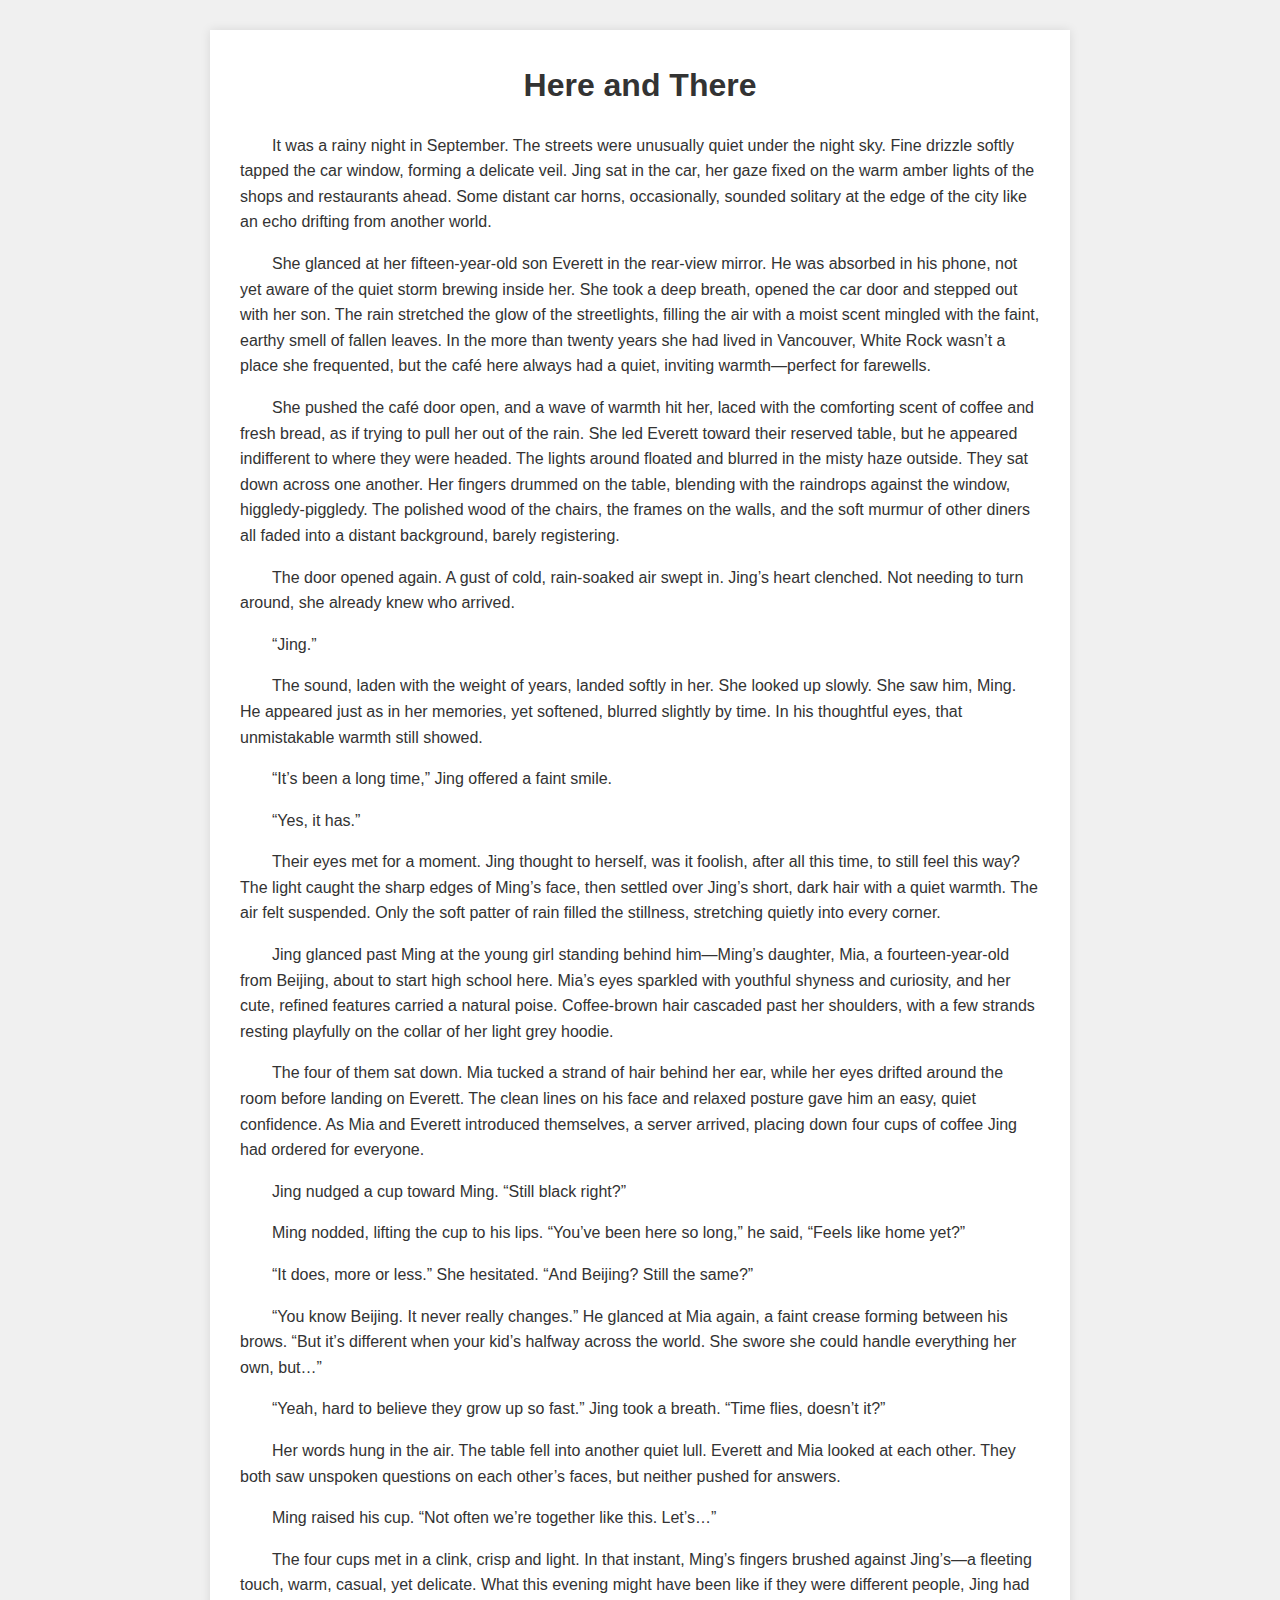
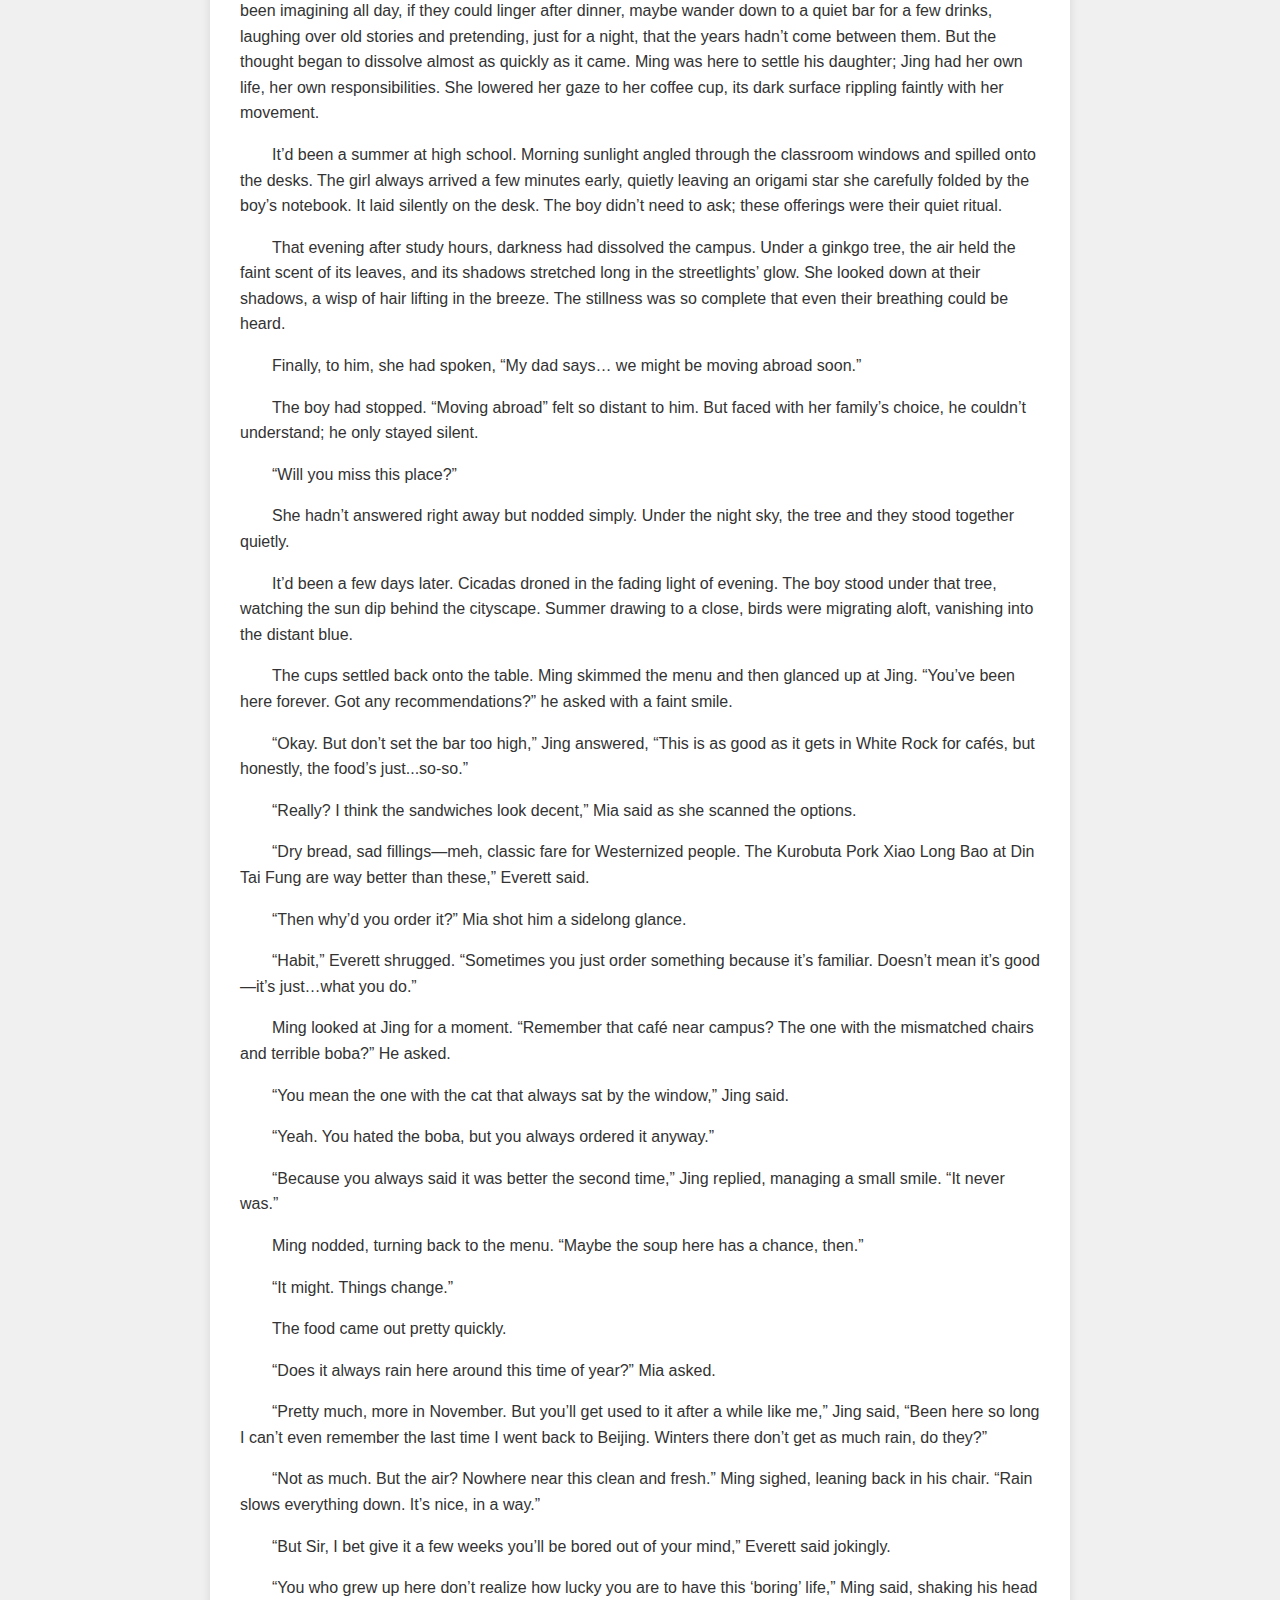
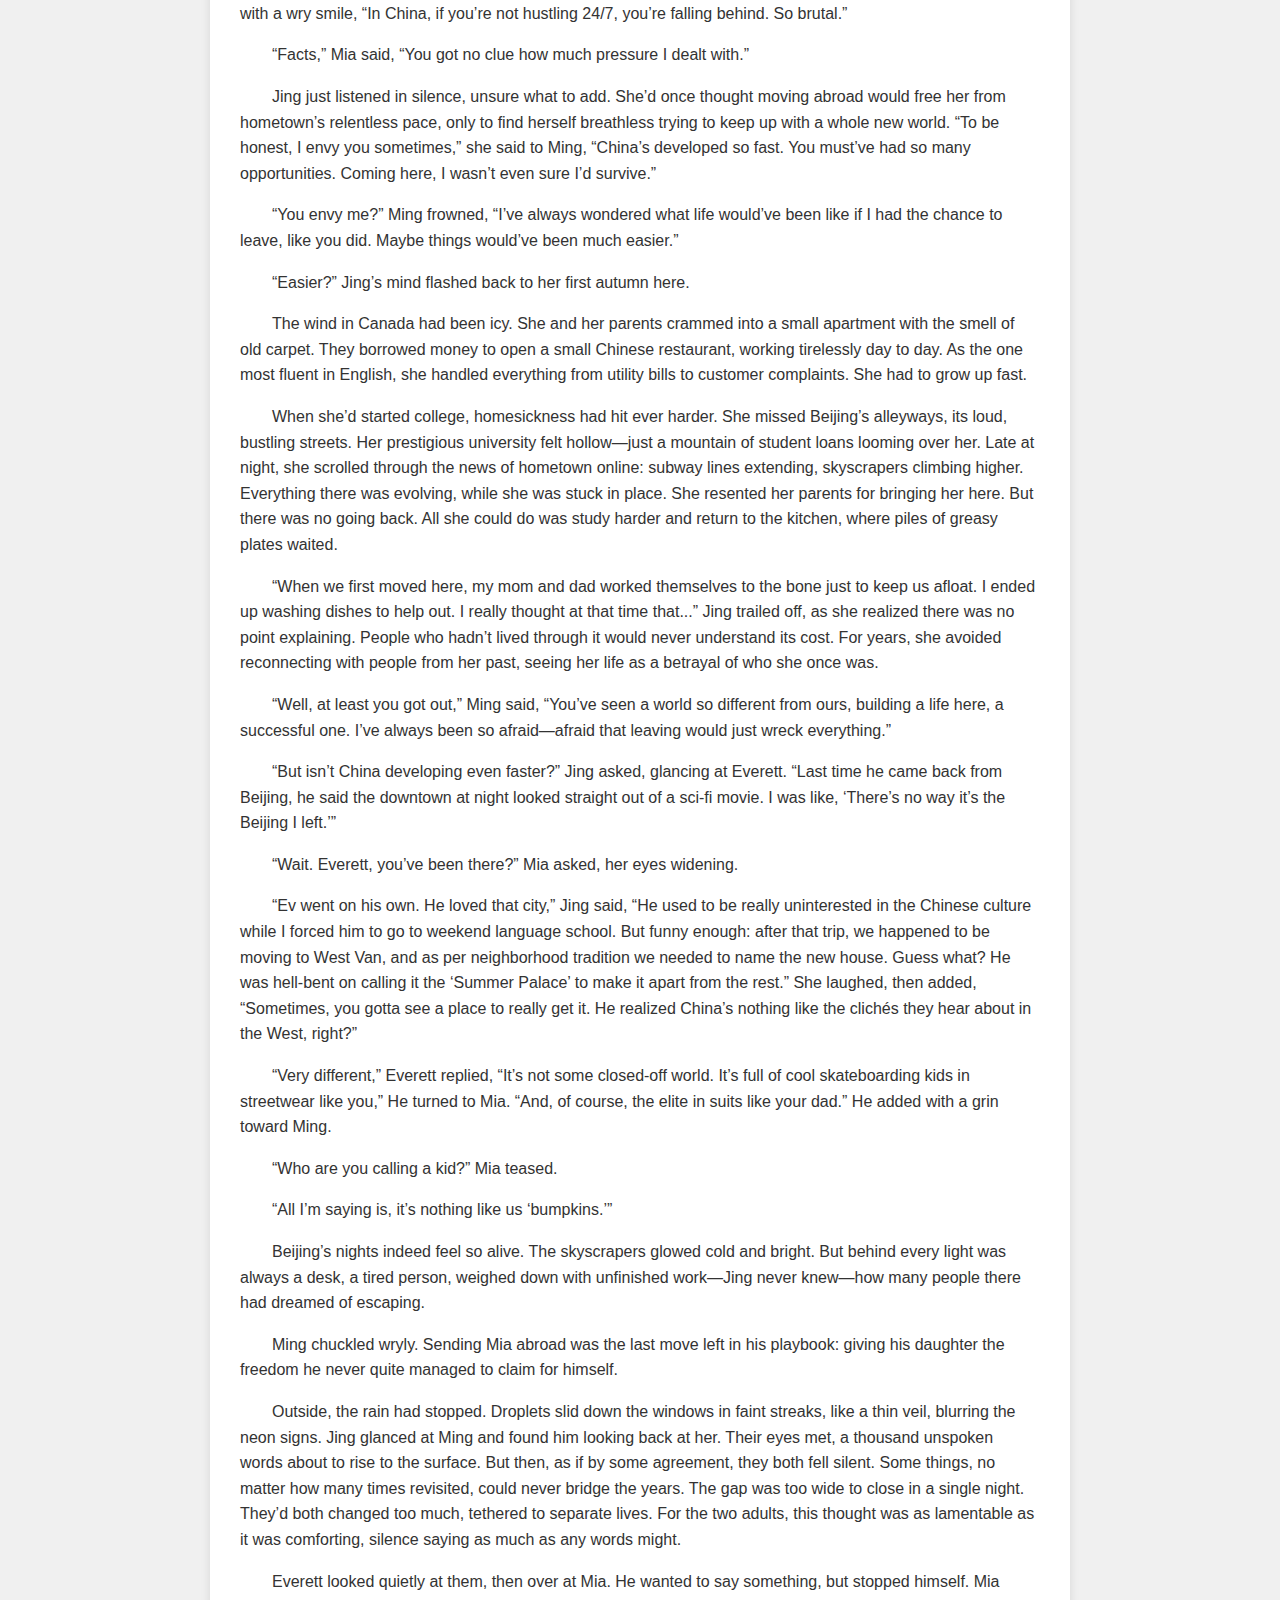
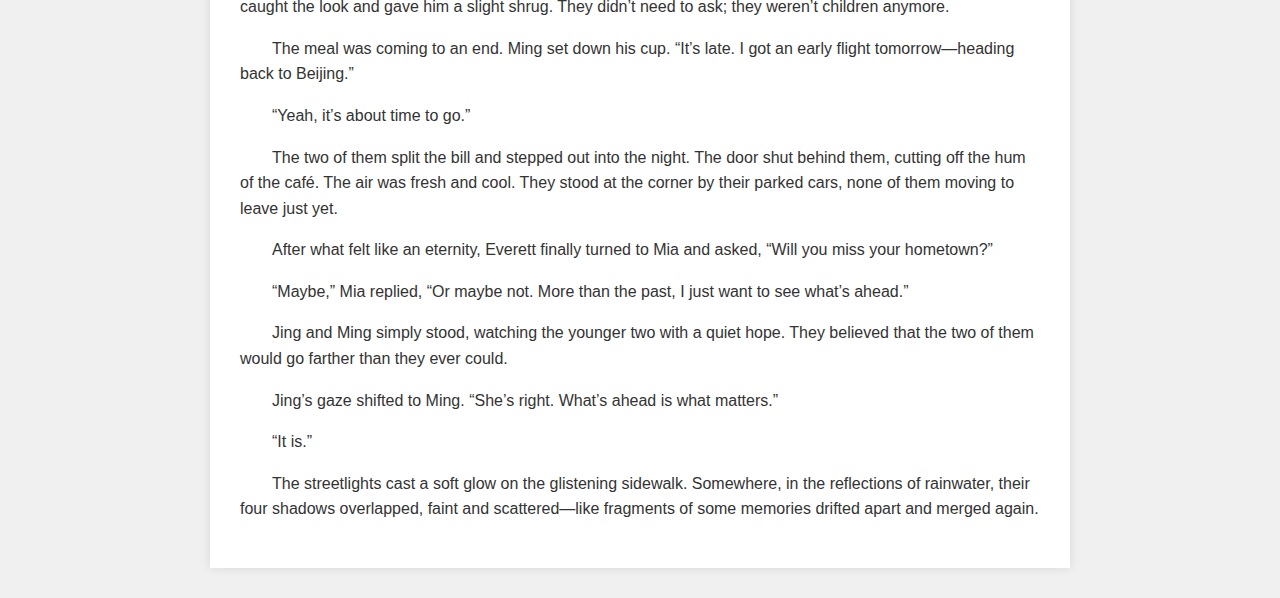
==== commit 9959128e: "Update index.html" ====
--- a/here-and-there/index.html
+++ b/here-and-there/index.html
@@ -5,14 +5,22 @@
   <title>Here and There</title>
   <style>
     body {
-      margin: 30px;
+      margin: 0;
       font-family: Arial, sans-serif;
       line-height: 1.6;
-      background-color: #fdfdfd;
+      background-color: #f0f0f0;
       color: #333;
+    }
+    .container {
+      max-width: 800px;
+      margin: 30px auto;
+      background-color: #fff;
+      padding: 30px;
+      box-shadow: 0 0 10px rgba(0,0,0,0.1);
     }
     h1 {
       text-align: center;
+      margin-top: 0;
     }
     p {
       margin-bottom: 1em;
@@ -22,149 +30,151 @@
 </head>
 <body>
 
-  <h1>Here and There</h1>
+  <div class="container">
+    <h1>Here and There</h1>
 
-  <p>It was a rainy night in September. The streets were unusually quiet under the night sky. Fine drizzle softly tapped the car window, forming a delicate veil. Jing sat in the car, her gaze fixed on the warm amber lights of the shops and restaurants ahead. Some distant car horns, occasionally, sounded solitary at the edge of the city like an echo drifting from another world.</p>
+    <p>It was a rainy night in September. The streets were unusually quiet under the night sky. Fine drizzle softly tapped the car window, forming a delicate veil. Jing sat in the car, her gaze fixed on the warm amber lights of the shops and restaurants ahead. Some distant car horns, occasionally, sounded solitary at the edge of the city like an echo drifting from another world.</p>
 
-  <p>She glanced at her fifteen-year-old son Everett in the rear-view mirror. He was absorbed in his phone, not yet aware of the quiet storm brewing inside her. She took a deep breath, opened the car door and stepped out with her son. The rain stretched the glow of the streetlights, filling the air with a moist scent mingled with the faint, earthy smell of fallen leaves. In the more than twenty years she had lived in Vancouver, White Rock wasn’t a place she frequented, but the café here always had a quiet, inviting warmth—perfect for farewells.</p>
+    <p>She glanced at her fifteen-year-old son Everett in the rear-view mirror. He was absorbed in his phone, not yet aware of the quiet storm brewing inside her. She took a deep breath, opened the car door and stepped out with her son. The rain stretched the glow of the streetlights, filling the air with a moist scent mingled with the faint, earthy smell of fallen leaves. In the more than twenty years she had lived in Vancouver, White Rock wasn’t a place she frequented, but the café here always had a quiet, inviting warmth—perfect for farewells.</p>
 
-  <p>She pushed the café door open, and a wave of warmth hit her, laced with the comforting scent of coffee and fresh bread, as if trying to pull her out of the rain. She led Everett toward their reserved table, but he appeared indifferent to where they were headed. The lights around floated and blurred in the misty haze outside. They sat down across one another. Her fingers drummed on the table, blending with the raindrops against the window, higgledy-piggledy. The polished wood of the chairs, the frames on the walls, and the soft murmur of other diners all faded into a distant background, barely registering.</p>
+    <p>She pushed the café door open, and a wave of warmth hit her, laced with the comforting scent of coffee and fresh bread, as if trying to pull her out of the rain. She led Everett toward their reserved table, but he appeared indifferent to where they were headed. The lights around floated and blurred in the misty haze outside. They sat down across one another. Her fingers drummed on the table, blending with the raindrops against the window, higgledy-piggledy. The polished wood of the chairs, the frames on the walls, and the soft murmur of other diners all faded into a distant background, barely registering.</p>
 
-  <p>The door opened again. A gust of cold, rain-soaked air swept in. Jing’s heart clenched. Not needing to turn around, she already knew who arrived.</p>
+    <p>The door opened again. A gust of cold, rain-soaked air swept in. Jing’s heart clenched. Not needing to turn around, she already knew who arrived.</p>
 
-  <p>“Jing.”</p>
+    <p>“Jing.”</p>
 
-  <p>The sound, laden with the weight of years, landed softly in her. She looked up slowly. She saw him, Ming. He appeared just as in her memories, yet softened, blurred slightly by time. In his thoughtful eyes, that unmistakable warmth still showed.</p>
+    <p>The sound, laden with the weight of years, landed softly in her. She looked up slowly. She saw him, Ming. He appeared just as in her memories, yet softened, blurred slightly by time. In his thoughtful eyes, that unmistakable warmth still showed.</p>
 
-  <p>“It’s been a long time,” Jing offered a faint smile.</p>
+    <p>“It’s been a long time,” Jing offered a faint smile.</p>
 
-  <p>“Yes, it has.”</p>
+    <p>“Yes, it has.”</p>
 
-  <p>Their eyes met for a moment. Jing thought to herself, was it foolish, after all this time, to still feel this way? The light caught the sharp edges of Ming’s face, then settled over Jing’s short, dark hair with a quiet warmth. The air felt suspended. Only the soft patter of rain filled the stillness, stretching quietly into every corner.</p>
+    <p>Their eyes met for a moment. Jing thought to herself, was it foolish, after all this time, to still feel this way? The light caught the sharp edges of Ming’s face, then settled over Jing’s short, dark hair with a quiet warmth. The air felt suspended. Only the soft patter of rain filled the stillness, stretching quietly into every corner.</p>
 
-  <p>Jing glanced past Ming at the young girl standing behind him—Ming’s daughter, Mia, a fourteen-year-old from Beijing, about to start high school here. Mia’s eyes sparkled with youthful shyness and curiosity, and her cute, refined features carried a natural poise. Coffee-brown hair cascaded past her shoulders, with a few strands resting playfully on the collar of her light grey hoodie.</p>
+    <p>Jing glanced past Ming at the young girl standing behind him—Ming’s daughter, Mia, a fourteen-year-old from Beijing, about to start high school here. Mia’s eyes sparkled with youthful shyness and curiosity, and her cute, refined features carried a natural poise. Coffee-brown hair cascaded past her shoulders, with a few strands resting playfully on the collar of her light grey hoodie.</p>
 
-  <p>The four of them sat down. Mia tucked a strand of hair behind her ear, while her eyes drifted around the room before landing on Everett. The clean lines on his face and relaxed posture gave him an easy, quiet confidence. As Mia and Everett introduced themselves, a server arrived, placing down four cups of coffee Jing had ordered for everyone.</p>
+    <p>The four of them sat down. Mia tucked a strand of hair behind her ear, while her eyes drifted around the room before landing on Everett. The clean lines on his face and relaxed posture gave him an easy, quiet confidence. As Mia and Everett introduced themselves, a server arrived, placing down four cups of coffee Jing had ordered for everyone.</p>
 
-  <p>Jing nudged a cup toward Ming. “Still black right?”</p>
+    <p>Jing nudged a cup toward Ming. “Still black right?”</p>
 
-  <p>Ming nodded, lifting the cup to his lips. “You’ve been here so long,” he said, “Feels like home yet?”</p>
+    <p>Ming nodded, lifting the cup to his lips. “You’ve been here so long,” he said, “Feels like home yet?”</p>
 
-  <p>“It does, more or less.” She hesitated. “And Beijing? Still the same?”</p>
+    <p>“It does, more or less.” She hesitated. “And Beijing? Still the same?”</p>
 
-  <p>“You know Beijing. It never really changes.” He glanced at Mia again, a faint crease forming between his brows. “But it’s different when your kid’s halfway across the world. She swore she could handle everything her own, but…”</p>
+    <p>“You know Beijing. It never really changes.” He glanced at Mia again, a faint crease forming between his brows. “But it’s different when your kid’s halfway across the world. She swore she could handle everything her own, but…”</p>
 
-  <p>“Yeah, hard to believe they grow up so fast.” Jing took a breath. “Time flies, doesn’t it?”</p>
+    <p>“Yeah, hard to believe they grow up so fast.” Jing took a breath. “Time flies, doesn’t it?”</p>
 
-  <p>Her words hung in the air. The table fell into another quiet lull. Everett and Mia looked at each other. They both saw unspoken questions on each other’s faces, but neither pushed for answers.</p>
+    <p>Her words hung in the air. The table fell into another quiet lull. Everett and Mia looked at each other. They both saw unspoken questions on each other’s faces, but neither pushed for answers.</p>
 
-  <p>Ming raised his cup. “Not often we’re together like this. Let’s…”</p>
+    <p>Ming raised his cup. “Not often we’re together like this. Let’s…”</p>
 
-  <p>The four cups met in a clink, crisp and light. In that instant, Ming’s fingers brushed against Jing’s—a fleeting touch, warm, casual, yet delicate. What this evening might have been like if they were different people, Jing had been imagining all day, if they could linger after dinner, maybe wander down to a quiet bar for a few drinks, laughing over old stories and pretending, just for a night, that the years hadn’t come between them. But the thought began to dissolve almost as quickly as it came. Ming was here to settle his daughter; Jing had her own life, her own responsibilities. She lowered her gaze to her coffee cup, its dark surface rippling faintly with her movement.</p>
+    <p>The four cups met in a clink, crisp and light. In that instant, Ming’s fingers brushed against Jing’s—a fleeting touch, warm, casual, yet delicate. What this evening might have been like if they were different people, Jing had been imagining all day, if they could linger after dinner, maybe wander down to a quiet bar for a few drinks, laughing over old stories and pretending, just for a night, that the years hadn’t come between them. But the thought began to dissolve almost as quickly as it came. Ming was here to settle his daughter; Jing had her own life, her own responsibilities. She lowered her gaze to her coffee cup, its dark surface rippling faintly with her movement.</p>
 
-  <p>It’d been a summer at high school. Morning sunlight angled through the classroom windows and spilled onto the desks. The girl always arrived a few minutes early, quietly leaving an origami star she carefully folded by the boy’s notebook. It laid silently on the desk. The boy didn’t need to ask; these offerings were their quiet ritual.</p>
+    <p>It’d been a summer at high school. Morning sunlight angled through the classroom windows and spilled onto the desks. The girl always arrived a few minutes early, quietly leaving an origami star she carefully folded by the boy’s notebook. It laid silently on the desk. The boy didn’t need to ask; these offerings were their quiet ritual.</p>
 
-  <p>That evening after study hours, darkness had dissolved the campus. Under a ginkgo tree, the air held the faint scent of its leaves, and its shadows stretched long in the streetlights’ glow. She looked down at their shadows, a wisp of hair lifting in the breeze. The stillness was so complete that even their breathing could be heard.</p>
+    <p>That evening after study hours, darkness had dissolved the campus. Under a ginkgo tree, the air held the faint scent of its leaves, and its shadows stretched long in the streetlights’ glow. She looked down at their shadows, a wisp of hair lifting in the breeze. The stillness was so complete that even their breathing could be heard.</p>
 
-  <p>Finally, to him, she had spoken, “My dad says… we might be moving abroad soon.”</p>
+    <p>Finally, to him, she had spoken, “My dad says… we might be moving abroad soon.”</p>
 
-  <p>The boy had stopped. “Moving abroad” felt so distant to him. But faced with her family’s choice, he couldn’t understand; he only stayed silent.</p>
+    <p>The boy had stopped. “Moving abroad” felt so distant to him. But faced with her family’s choice, he couldn’t understand; he only stayed silent.</p>
 
-  <p>“Will you miss this place?”</p>
+    <p>“Will you miss this place?”</p>
 
-  <p>She hadn’t answered right away but nodded simply. Under the night sky, the tree and they stood together quietly.</p>
+    <p>She hadn’t answered right away but nodded simply. Under the night sky, the tree and they stood together quietly.</p>
 
-  <p>It’d been a few days later. Cicadas droned in the fading light of evening. The boy stood under that tree, watching the sun dip behind the cityscape. Summer drawing to a close, birds were migrating aloft, vanishing into the distant blue.</p>
+    <p>It’d been a few days later. Cicadas droned in the fading light of evening. The boy stood under that tree, watching the sun dip behind the cityscape. Summer drawing to a close, birds were migrating aloft, vanishing into the distant blue.</p>
 
-  <p>The cups settled back onto the table. Ming skimmed the menu and then glanced up at Jing. “You’ve been here forever. Got any recommendations?” he asked with a faint smile.</p>
+    <p>The cups settled back onto the table. Ming skimmed the menu and then glanced up at Jing. “You’ve been here forever. Got any recommendations?” he asked with a faint smile.</p>
 
-  <p>“Okay. But don’t set the bar too high,” Jing answered, “This is as good as it gets in White Rock for cafés, but honestly, the food’s just...so-so.”</p>
+    <p>“Okay. But don’t set the bar too high,” Jing answered, “This is as good as it gets in White Rock for cafés, but honestly, the food’s just...so-so.”</p>
 
-  <p>“Really? I think the sandwiches look decent,” Mia said as she scanned the options.</p>
+    <p>“Really? I think the sandwiches look decent,” Mia said as she scanned the options.</p>
 
-  <p>“Dry bread, sad fillings—meh, classic fare for Westernized people. The Kurobuta Pork Xiao Long Bao at Din Tai Fung are way better than these,” Everett said.</p>
+    <p>“Dry bread, sad fillings—meh, classic fare for Westernized people. The Kurobuta Pork Xiao Long Bao at Din Tai Fung are way better than these,” Everett said.</p>
 
-  <p>“Then why’d you order it?” Mia shot him a sidelong glance.</p>
+    <p>“Then why’d you order it?” Mia shot him a sidelong glance.</p>
 
-  <p>“Habit,” Everett shrugged. “Sometimes you just order something because it’s familiar. Doesn’t mean it’s good—it’s just…what you do.”</p>
+    <p>“Habit,” Everett shrugged. “Sometimes you just order something because it’s familiar. Doesn’t mean it’s good—it’s just…what you do.”</p>
 
-  <p>Ming looked at Jing for a moment. “Remember that café near campus? The one with the mismatched chairs and terrible boba?” He asked.</p>
+    <p>Ming looked at Jing for a moment. “Remember that café near campus? The one with the mismatched chairs and terrible boba?” He asked.</p>
 
-  <p>“You mean the one with the cat that always sat by the window,” Jing said.</p>
+    <p>“You mean the one with the cat that always sat by the window,” Jing said.</p>
 
-  <p>“Yeah. You hated the boba, but you always ordered it anyway.”</p>
+    <p>“Yeah. You hated the boba, but you always ordered it anyway.”</p>
 
-  <p>“Because you always said it was better the second time,” Jing replied, managing a small smile. “It never was.”</p>
+    <p>“Because you always said it was better the second time,” Jing replied, managing a small smile. “It never was.”</p>
 
-  <p>Ming nodded, turning back to the menu. “Maybe the soup here has a chance, then.”</p>
+    <p>Ming nodded, turning back to the menu. “Maybe the soup here has a chance, then.”</p>
 
-  <p>“It might. Things change.”</p>
+    <p>“It might. Things change.”</p>
 
-  <p>The food came out pretty quickly.</p>
+    <p>The food came out pretty quickly.</p>
 
-  <p>“Does it always rain here around this time of year?” Mia asked.</p>
+    <p>“Does it always rain here around this time of year?” Mia asked.</p>
 
-  <p>“Pretty much, more in November. But you’ll get used to it after a while like me,” Jing said, “Been here so long I can’t even remember the last time I went back to Beijing. Winters there don’t get as much rain, do they?”</p>
+    <p>“Pretty much, more in November. But you’ll get used to it after a while like me,” Jing said, “Been here so long I can’t even remember the last time I went back to Beijing. Winters there don’t get as much rain, do they?”</p>
 
-  <p>“Not as much. But the air? Nowhere near this clean and fresh.” Ming sighed, leaning back in his chair. “Rain slows everything down. It’s nice, in a way.”</p>
+    <p>“Not as much. But the air? Nowhere near this clean and fresh.” Ming sighed, leaning back in his chair. “Rain slows everything down. It’s nice, in a way.”</p>
 
-  <p>“But Sir, I bet give it a few weeks you’ll be bored out of your mind,” Everett said jokingly.</p>
+    <p>“But Sir, I bet give it a few weeks you’ll be bored out of your mind,” Everett said jokingly.</p>
 
-  <p>“You who grew up here don’t realize how lucky you are to have this ‘boring’ life,” Ming said, shaking his head with a wry smile, “In China, if you’re not hustling 24/7, you’re falling behind. So brutal.”</p>
+    <p>“You who grew up here don’t realize how lucky you are to have this ‘boring’ life,” Ming said, shaking his head with a wry smile, “In China, if you’re not hustling 24/7, you’re falling behind. So brutal.”</p>
 
-  <p>“Facts,” Mia said, “You got no clue how much pressure I dealt with.”</p>
+    <p>“Facts,” Mia said, “You got no clue how much pressure I dealt with.”</p>
 
-  <p>Jing just listened in silence, unsure what to add. She’d once thought moving abroad would free her from hometown’s relentless pace, only to find herself breathless trying to keep up with a whole new world. “To be honest, I envy you sometimes,” she said to Ming, “China’s developed so fast. You must’ve had so many opportunities. Coming here, I wasn’t even sure I’d survive.”</p>
+    <p>Jing just listened in silence, unsure what to add. She’d once thought moving abroad would free her from hometown’s relentless pace, only to find herself breathless trying to keep up with a whole new world. “To be honest, I envy you sometimes,” she said to Ming, “China’s developed so fast. You must’ve had so many opportunities. Coming here, I wasn’t even sure I’d survive.”</p>
 
-  <p>“You envy me?” Ming frowned, “I’ve always wondered what life would’ve been like if I had the chance to leave, like you did. Maybe things would’ve been much easier.”</p>
+    <p>“You envy me?” Ming frowned, “I’ve always wondered what life would’ve been like if I had the chance to leave, like you did. Maybe things would’ve been much easier.”</p>
 
-  <p>“Easier?” Jing’s mind flashed back to her first autumn in here.</p>
+    <p>“Easier?” Jing’s mind flashed back to her first autumn here.</p>
 
-  <p>The wind in Canada had been icy. She and her parents crammed into a small apartment with the smell of old carpet. They borrowed money to open a small Chinese restaurant, working tirelessly day to day. As the one most fluent in English, she handled everything from utility bills to customer complaints. She had to grow up fast.</p>
+    <p>The wind in Canada had been icy. She and her parents crammed into a small apartment with the smell of old carpet. They borrowed money to open a small Chinese restaurant, working tirelessly day to day. As the one most fluent in English, she handled everything from utility bills to customer complaints. She had to grow up fast.</p>
 
-  <p>When she’d started college, homesickness had hit ever harder. She missed Beijing’s alleyways, its loud, bustling streets. Her prestigious university felt hollow—just a mountain of student loans looming over her. Late at night, she scrolled through the news of hometown online: subway lines extending, skyscrapers climbing higher. Everything there was evolving, while she was stuck in place. She resented her parents for bringing her here. But there was no going back. All she could do was study harder and return to the kitchen, where piles of greasy plates waited.</p>
+    <p>When she’d started college, homesickness had hit ever harder. She missed Beijing’s alleyways, its loud, bustling streets. Her prestigious university felt hollow—just a mountain of student loans looming over her. Late at night, she scrolled through the news of hometown online: subway lines extending, skyscrapers climbing higher. Everything there was evolving, while she was stuck in place. She resented her parents for bringing her here. But there was no going back. All she could do was study harder and return to the kitchen, where piles of greasy plates waited.</p>
 
-  <p>“When we first moved here, my mom and dad worked themselves to the bone just to keep us afloat. I ended up washing dishes to help out. I really thought at that time that...” Jing trailed off, as she realized there was no point explaining. People who hadn’t lived through it would never understand its cost. For years, she avoided reconnecting with people from her past, seeing her life as a betrayal of who she once was.</p>
+    <p>“When we first moved here, my mom and dad worked themselves to the bone just to keep us afloat. I ended up washing dishes to help out. I really thought at that time that...” Jing trailed off, as she realized there was no point explaining. People who hadn’t lived through it would never understand its cost. For years, she avoided reconnecting with people from her past, seeing her life as a betrayal of who she once was.</p>
 
-  <p>“Well, at least you got out,” Ming said, “You’ve seen a world so different from ours, building a life here, a successful one. I’ve always been so afraid—afraid that leaving would just wreck everything.”</p>
+    <p>“Well, at least you got out,” Ming said, “You’ve seen a world so different from ours, building a life here, a successful one. I’ve always been so afraid—afraid that leaving would just wreck everything.”</p>
 
-  <p>“But isn’t China developing even faster?” Jing asked, glancing at Everett. “Last time he came back from Beijing, he said the downtown at night looked straight out of a sci-fi movie. I was like, ‘There’s no way it’s the Beijing I left.’”</p>
+    <p>“But isn’t China developing even faster?” Jing asked, glancing at Everett. “Last time he came back from Beijing, he said the downtown at night looked straight out of a sci-fi movie. I was like, ‘There’s no way it’s the Beijing I left.’”</p>
 
-  <p>“Wait. Everett, you’ve been there?” Mia asked, her eyes widening.</p>
+    <p>“Wait. Everett, you’ve been there?” Mia asked, her eyes widening.</p>
 
-  <p>“Ev went on his own. He loved that city,” Jing said, “He used to be really uninterested in the Chinese culture while I forced him to go to weekend language school. But funny enough: after that trip, we happened to be moving to West Van, and as per neighborhood tradition we needed to name the new house. Guess what? He was hell-bent on calling it the ‘Summer Palace’ to make it apart from the rest.” She laughed, then added, “Sometimes, you gotta see a place to really get it. He realized China’s nothing like the clichés they hear about in the West, right?”</p>
+    <p>“Ev went on his own. He loved that city,” Jing said, “He used to be really uninterested in the Chinese culture while I forced him to go to weekend language school. But funny enough: after that trip, we happened to be moving to West Van, and as per neighborhood tradition we needed to name the new house. Guess what? He was hell-bent on calling it the ‘Summer Palace’ to make it apart from the rest.” She laughed, then added, “Sometimes, you gotta see a place to really get it. He realized China’s nothing like the clichés they hear about in the West, right?”</p>
 
-  <p>“Very different,” Everett replied, “It’s not some closed-off world. It’s full of cool skateboarding kids in streetwear like you,” He turned to Mia. “And, of course, the elite in suits like your dad.” He added with a grin toward Ming.</p>
+    <p>“Very different,” Everett replied, “It’s not some closed-off world. It’s full of cool skateboarding kids in streetwear like you,” He turned to Mia. “And, of course, the elite in suits like your dad.” He added with a grin toward Ming.</p>
 
-  <p>“Who are you calling a kid?” Mia teased.</p>
+    <p>“Who are you calling a kid?” Mia teased.</p>
 
-  <p>“All I’m saying is, it’s nothing like us ‘bumpkins.’”</p>
+    <p>“All I’m saying is, it’s nothing like us ‘bumpkins.’”</p>
 
-  <p>Beijing’s nights indeed feel so alive. The skyscrapers glowed cold and bright. But behind every light was always a desk, a tired person, weighed down with unfinished work—Jing never knew—how many people there had dreamed of escaping.</p>
+    <p>Beijing’s nights indeed feel so alive. The skyscrapers glowed cold and bright. But behind every light was always a desk, a tired person, weighed down with unfinished work—Jing never knew—how many people there had dreamed of escaping.</p>
 
-  <p>Ming chuckled wryly. Sending Mia abroad was the last move left in his playbook: giving his daughter the freedom he never quite managed to claim for himself.</p>
+    <p>Ming chuckled wryly. Sending Mia abroad was the last move left in his playbook: giving his daughter the freedom he never quite managed to claim for himself.</p>
 
-  <p>Outside, the rain had stopped. Droplets slid down the windows in faint streaks, like a thin veil, blurring the neon signs. Jing glanced at Ming and found him looking back at her. Their eyes met, a thousand unspoken words about to rise to the surface. But then, as if by some agreement, they both fell silent. Some things, no matter how many times revisited, could never bridge the years. The gap was too wide to close in a single night. They’d both changed too much, tethered to separate lives. For the two adults, this thought was as lamentable as it was comforting, silence saying as much as any words might.</p>
+    <p>Outside, the rain had stopped. Droplets slid down the windows in faint streaks, like a thin veil, blurring the neon signs. Jing glanced at Ming and found him looking back at her. Their eyes met, a thousand unspoken words about to rise to the surface. But then, as if by some agreement, they both fell silent. Some things, no matter how many times revisited, could never bridge the years. The gap was too wide to close in a single night. They’d both changed too much, tethered to separate lives. For the two adults, this thought was as lamentable as it was comforting, silence saying as much as any words might.</p>
 
-  <p>Everett looked quietly at them, then over at Mia. He wanted to say something, but stopped himself. Mia caught the look and gave him a slight shrug. They didn’t need to ask; they weren’t children anymore.</p>
+    <p>Everett looked quietly at them, then over at Mia. He wanted to say something, but stopped himself. Mia caught the look and gave him a slight shrug. They didn’t need to ask; they weren’t children anymore.</p>
 
-  <p>The meal was coming to an end. Ming set down his cup, “It’s late. I got an early flight tomorrow—heading back to Beijing.”</p>
+    <p>The meal was coming to an end. Ming set down his cup. “It’s late. I got an early flight tomorrow—heading back to Beijing.”</p>
 
-  <p>“Yeah, it’s about time to go.”</p>
+    <p>“Yeah, it’s about time to go.”</p>
 
-  <p>The two of them split the bill and stepped out into the night. The door shut behind them, cutting off the hum of the café. The air was fresh and cool. They stood at the corner by their parked cars, none of them moving to leave just yet.</p>
+    <p>The two of them split the bill and stepped out into the night. The door shut behind them, cutting off the hum of the café. The air was fresh and cool. They stood at the corner by their parked cars, none of them moving to leave just yet.</p>
 
-  <p>After what felt like an eternity, Everett finally turned to Mia and asked, “Will you miss your hometown?”</p>
+    <p>After what felt like an eternity, Everett finally turned to Mia and asked, “Will you miss your hometown?”</p>
 
-  <p>“Maybe,” Mia replied, “Or maybe not. More than the past, I just want to see what’s ahead.”</p>
+    <p>“Maybe,” Mia replied, “Or maybe not. More than the past, I just want to see what’s ahead.”</p>
 
-  <p>Jing and Ming simply stood, watching the younger two with a quiet hope. They believed that the two of them would go farther than they ever could.</p>
+    <p>Jing and Ming simply stood, watching the younger two with a quiet hope. They believed that the two of them would go farther than they ever could.</p>
 
-  <p>Jing’s gaze shifted to Ming. “She’s right. What’s ahead is what matters.”</p>
+    <p>Jing’s gaze shifted to Ming. “She’s right. What’s ahead is what matters.”</p>
 
-  <p>“It is.”</p>
+    <p>“It is.”</p>
 
-  <p>The streetlights cast a soft glow on the glistening sidewalk. Somewhere, in the reflections of rainwater, their four shadows overlapped, faint and scattered—like fragments of some memories drifted apart and merged again.</p>
+    <p>The streetlights cast a soft glow on the glistening sidewalk. Somewhere, in the reflections of rainwater, their four shadows overlapped, faint and scattered—like fragments of some memories drifted apart and merged again.</p>
+  </div>
 
 </body>
 </html>
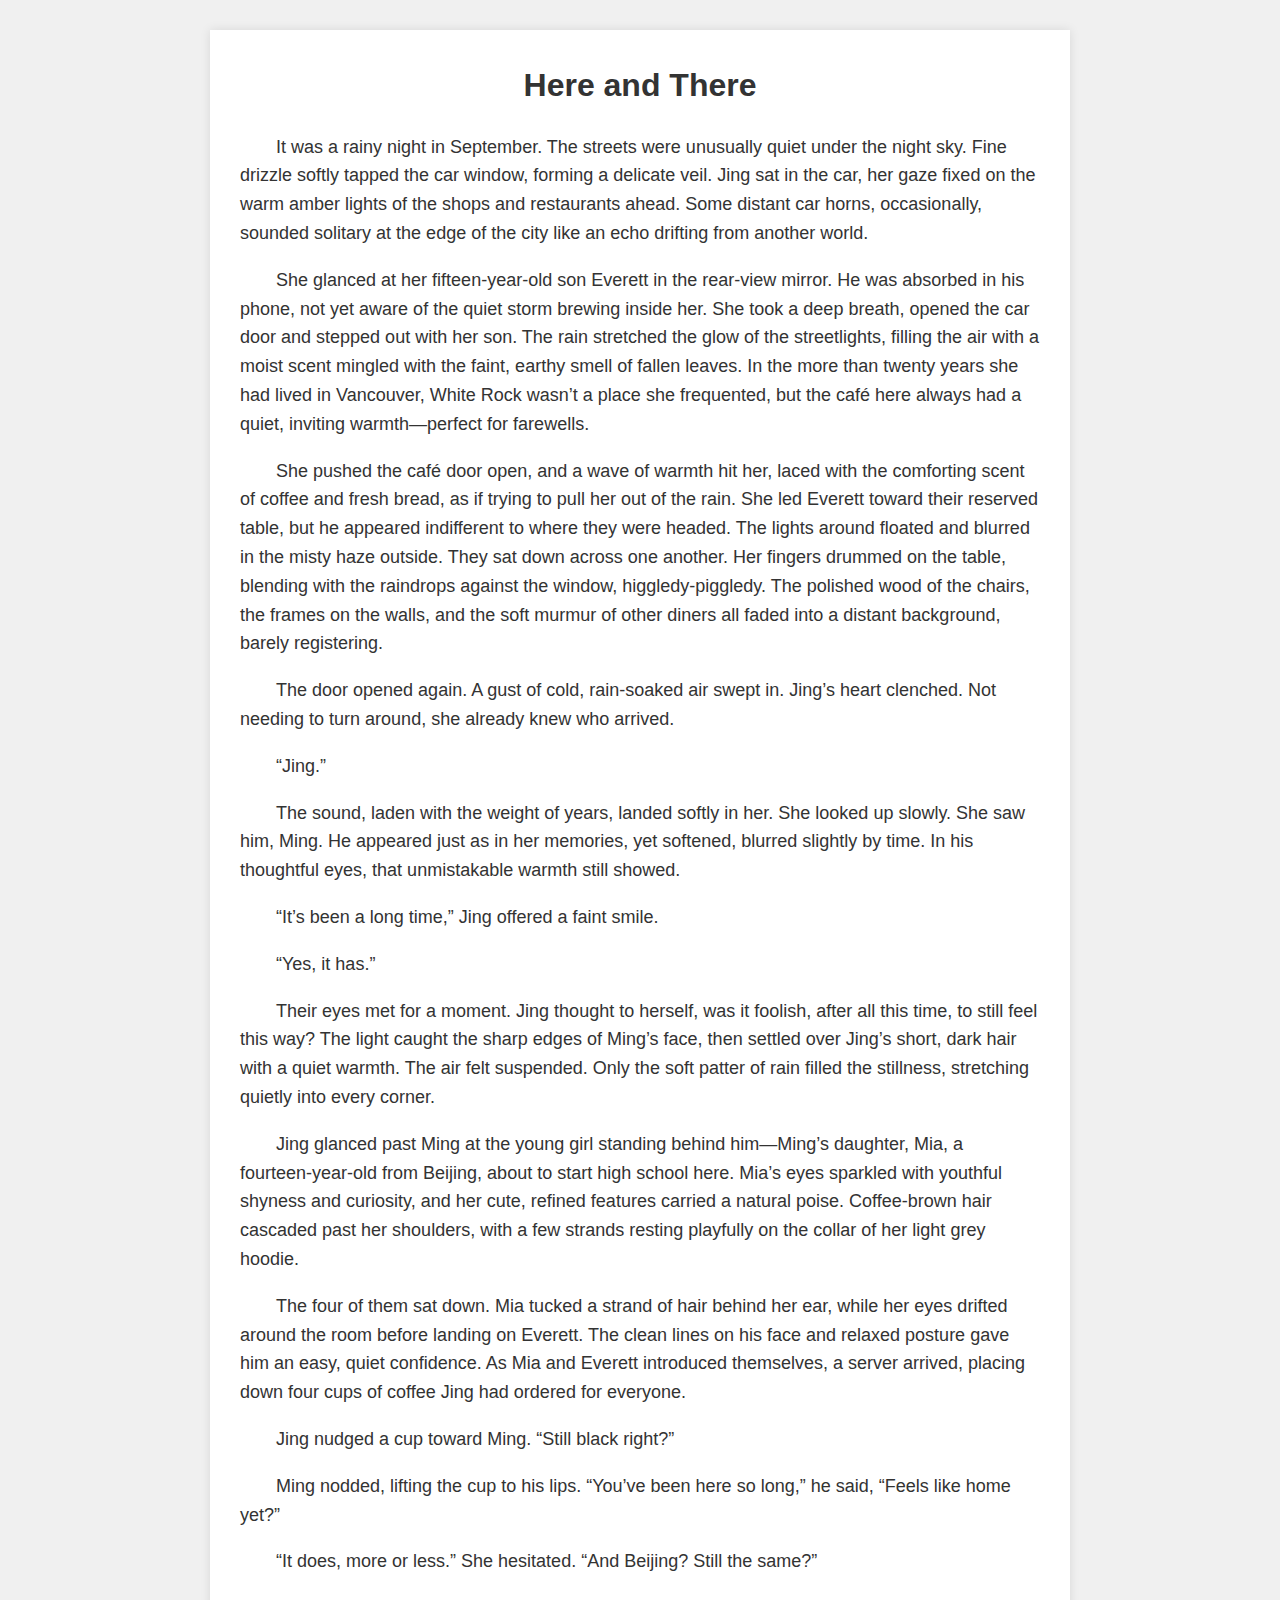
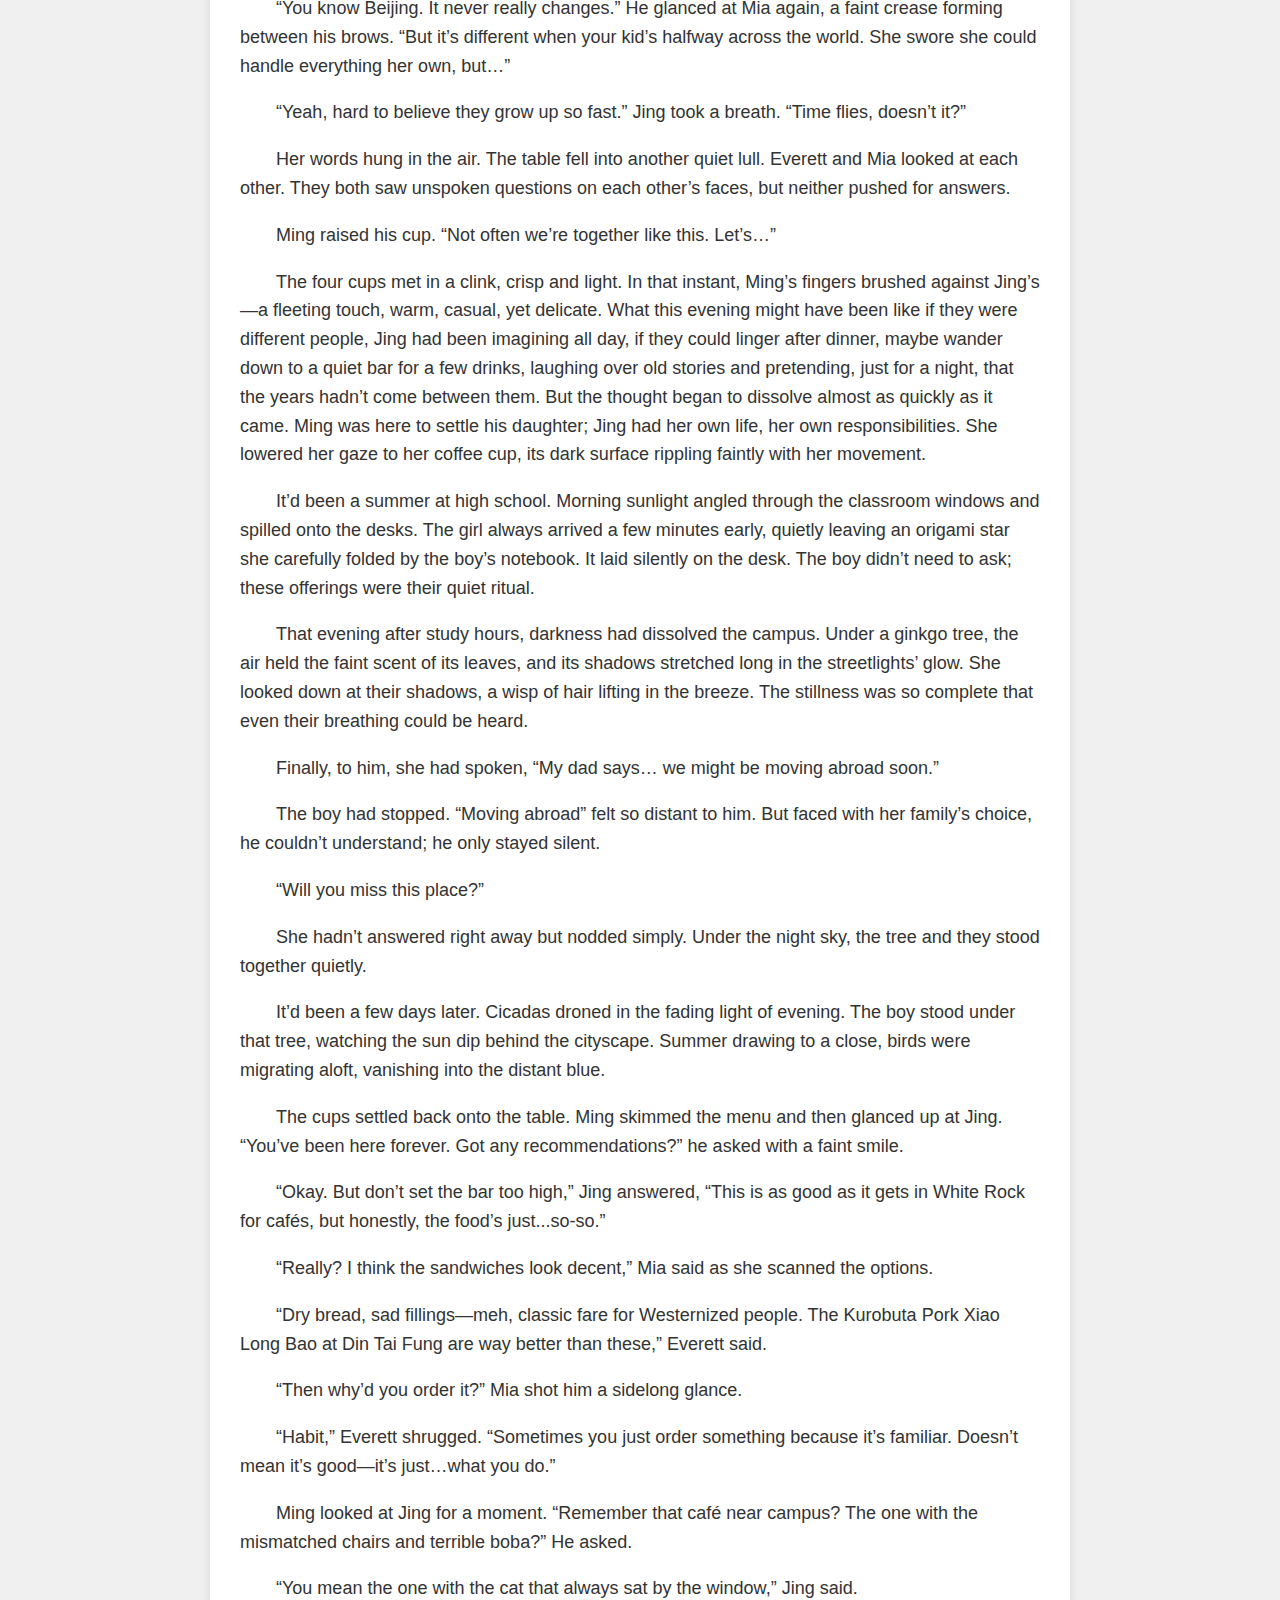
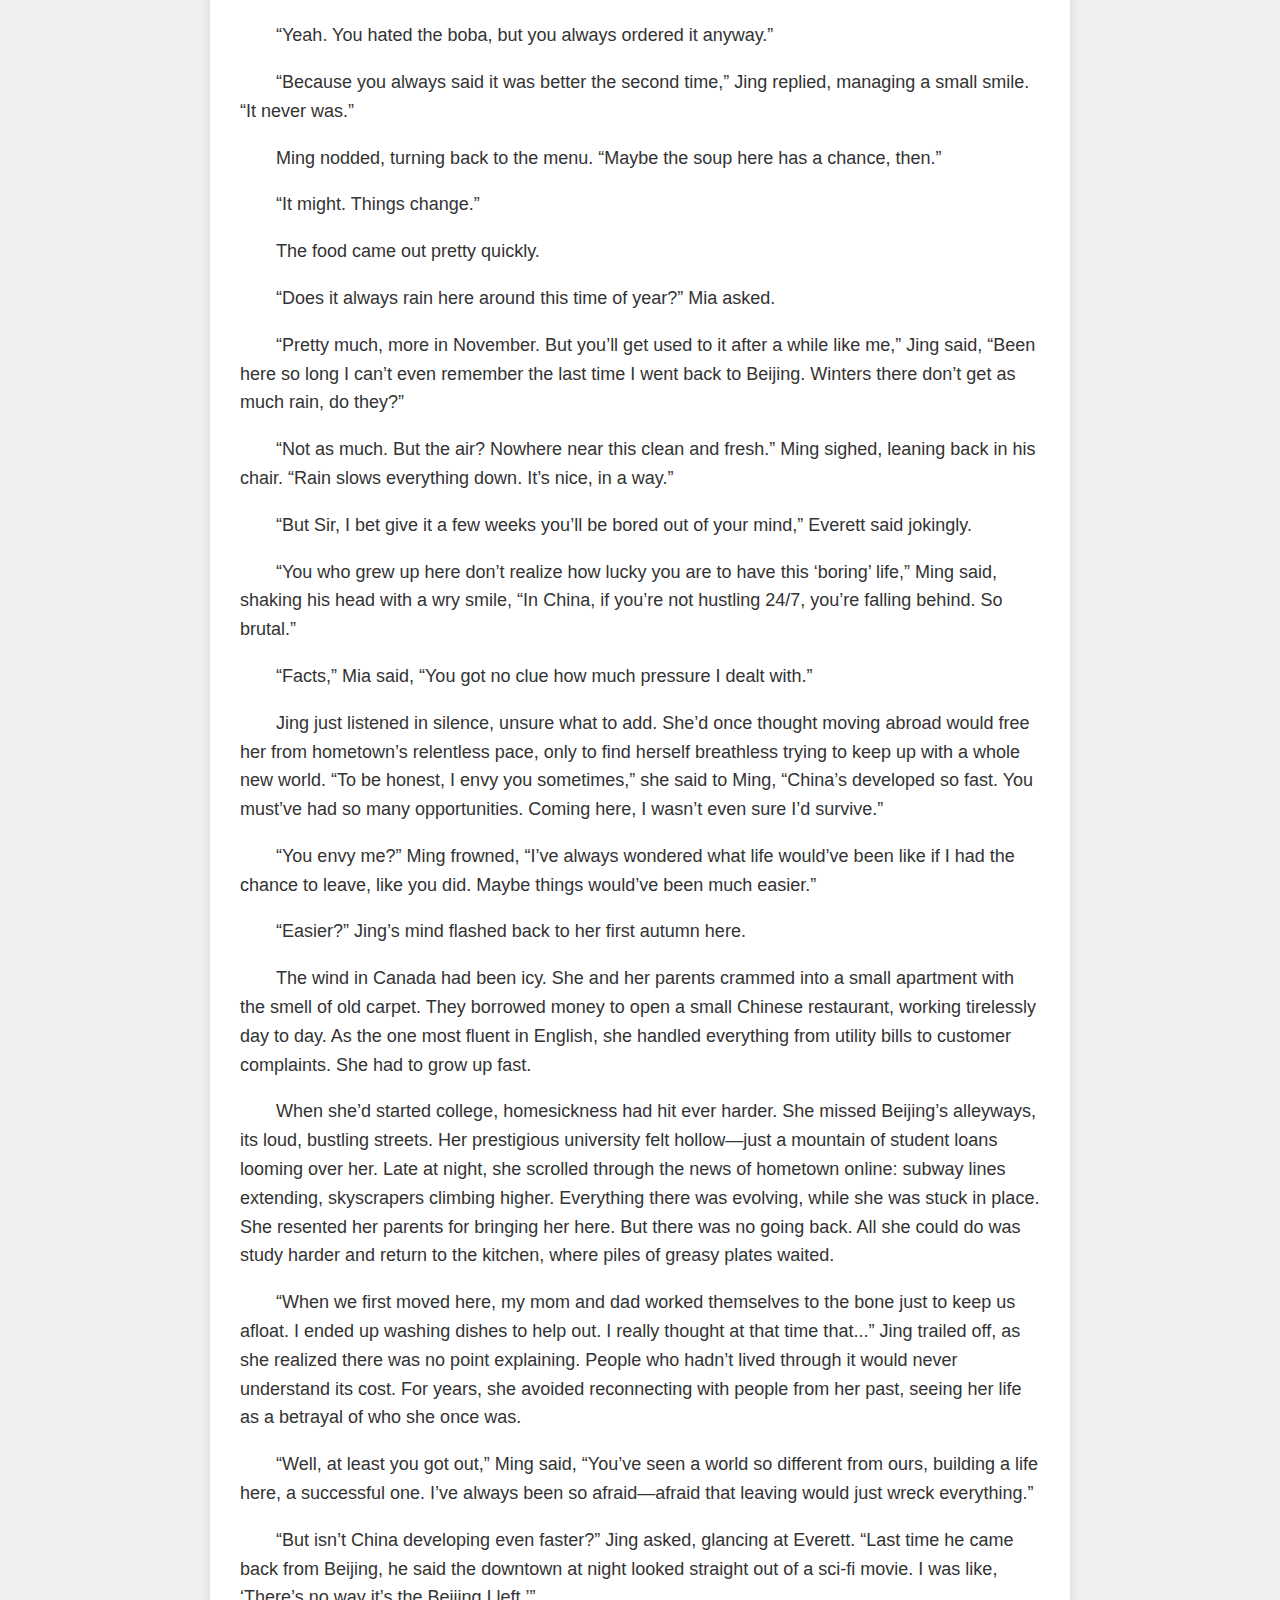
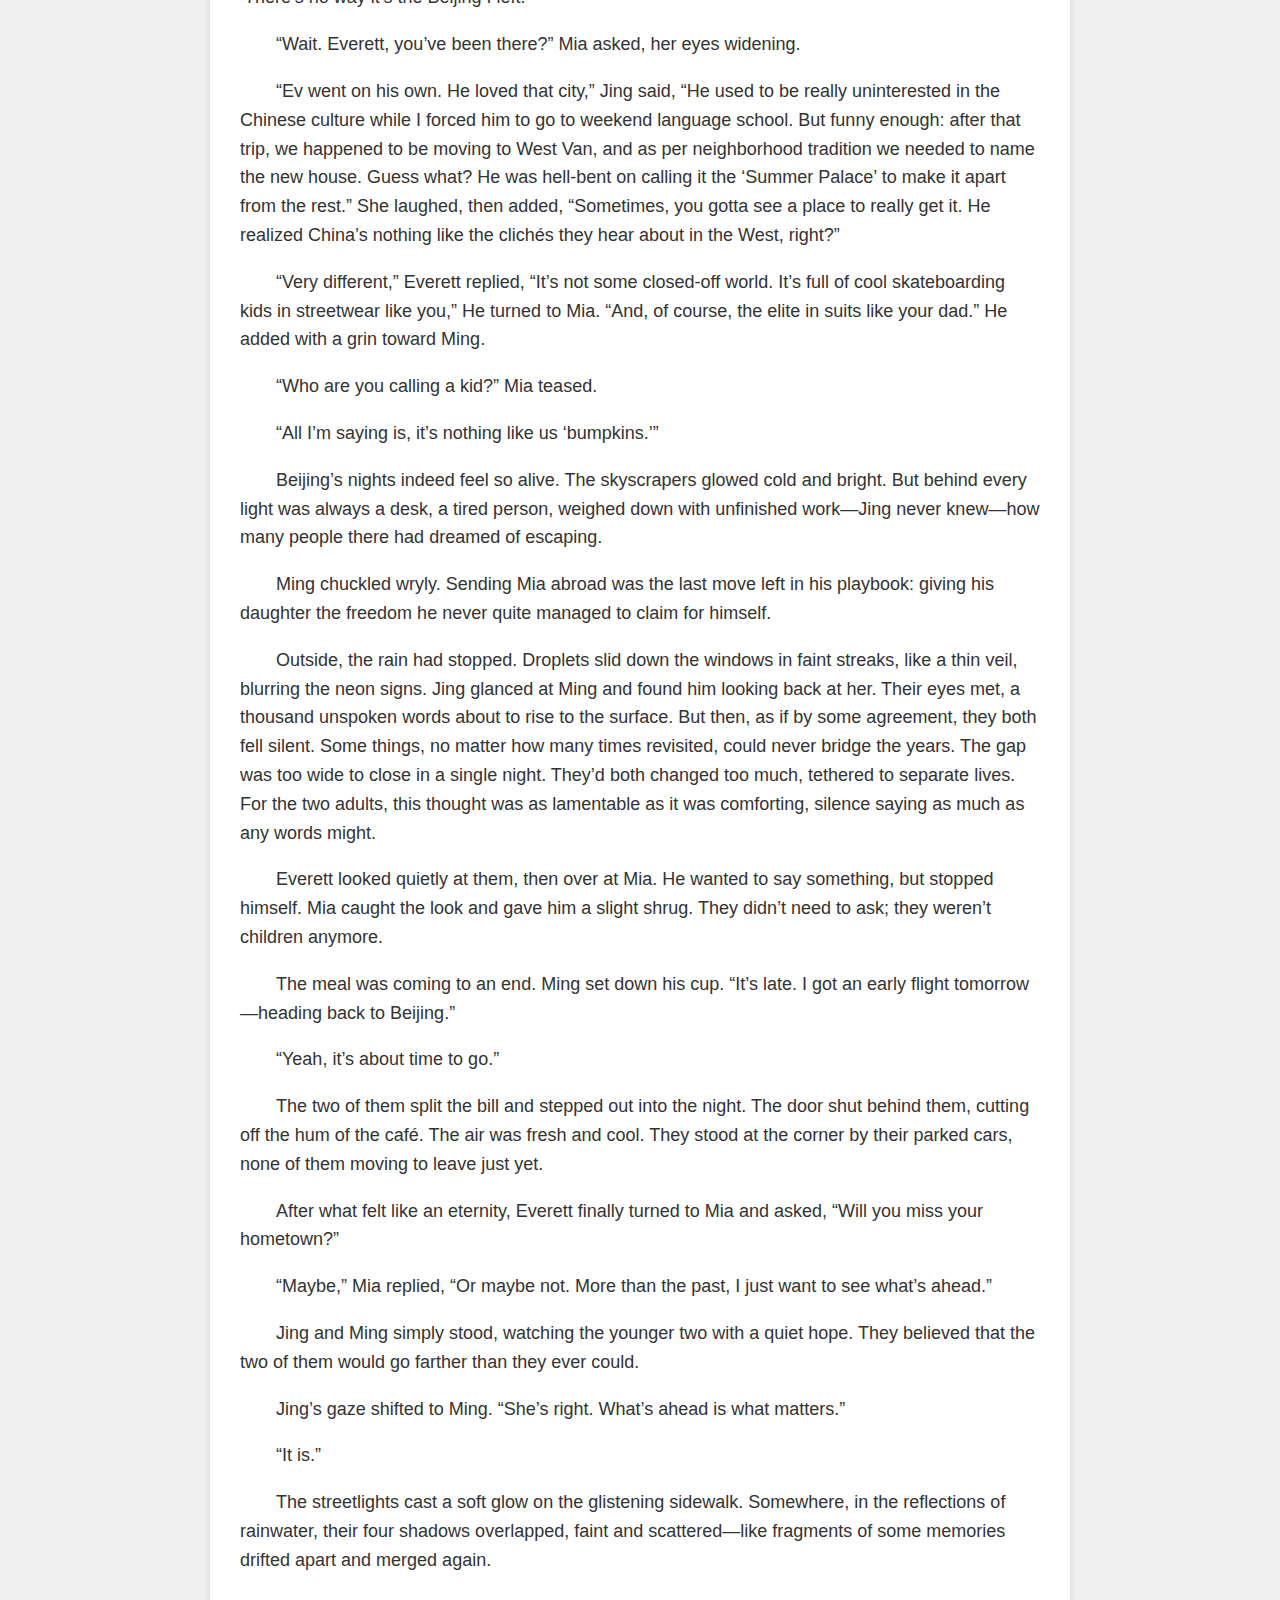
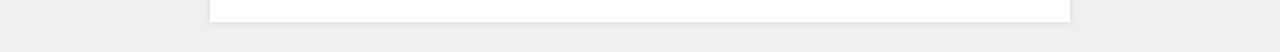
==== commit e5591a02: "Update index.html" ====
--- a/here-and-there/index.html
+++ b/here-and-there/index.html
@@ -23,6 +23,7 @@
       margin-top: 0;
     }
     p {
+      font-size: 18px;
       margin-bottom: 1em;
       text-indent: 2em;
     }
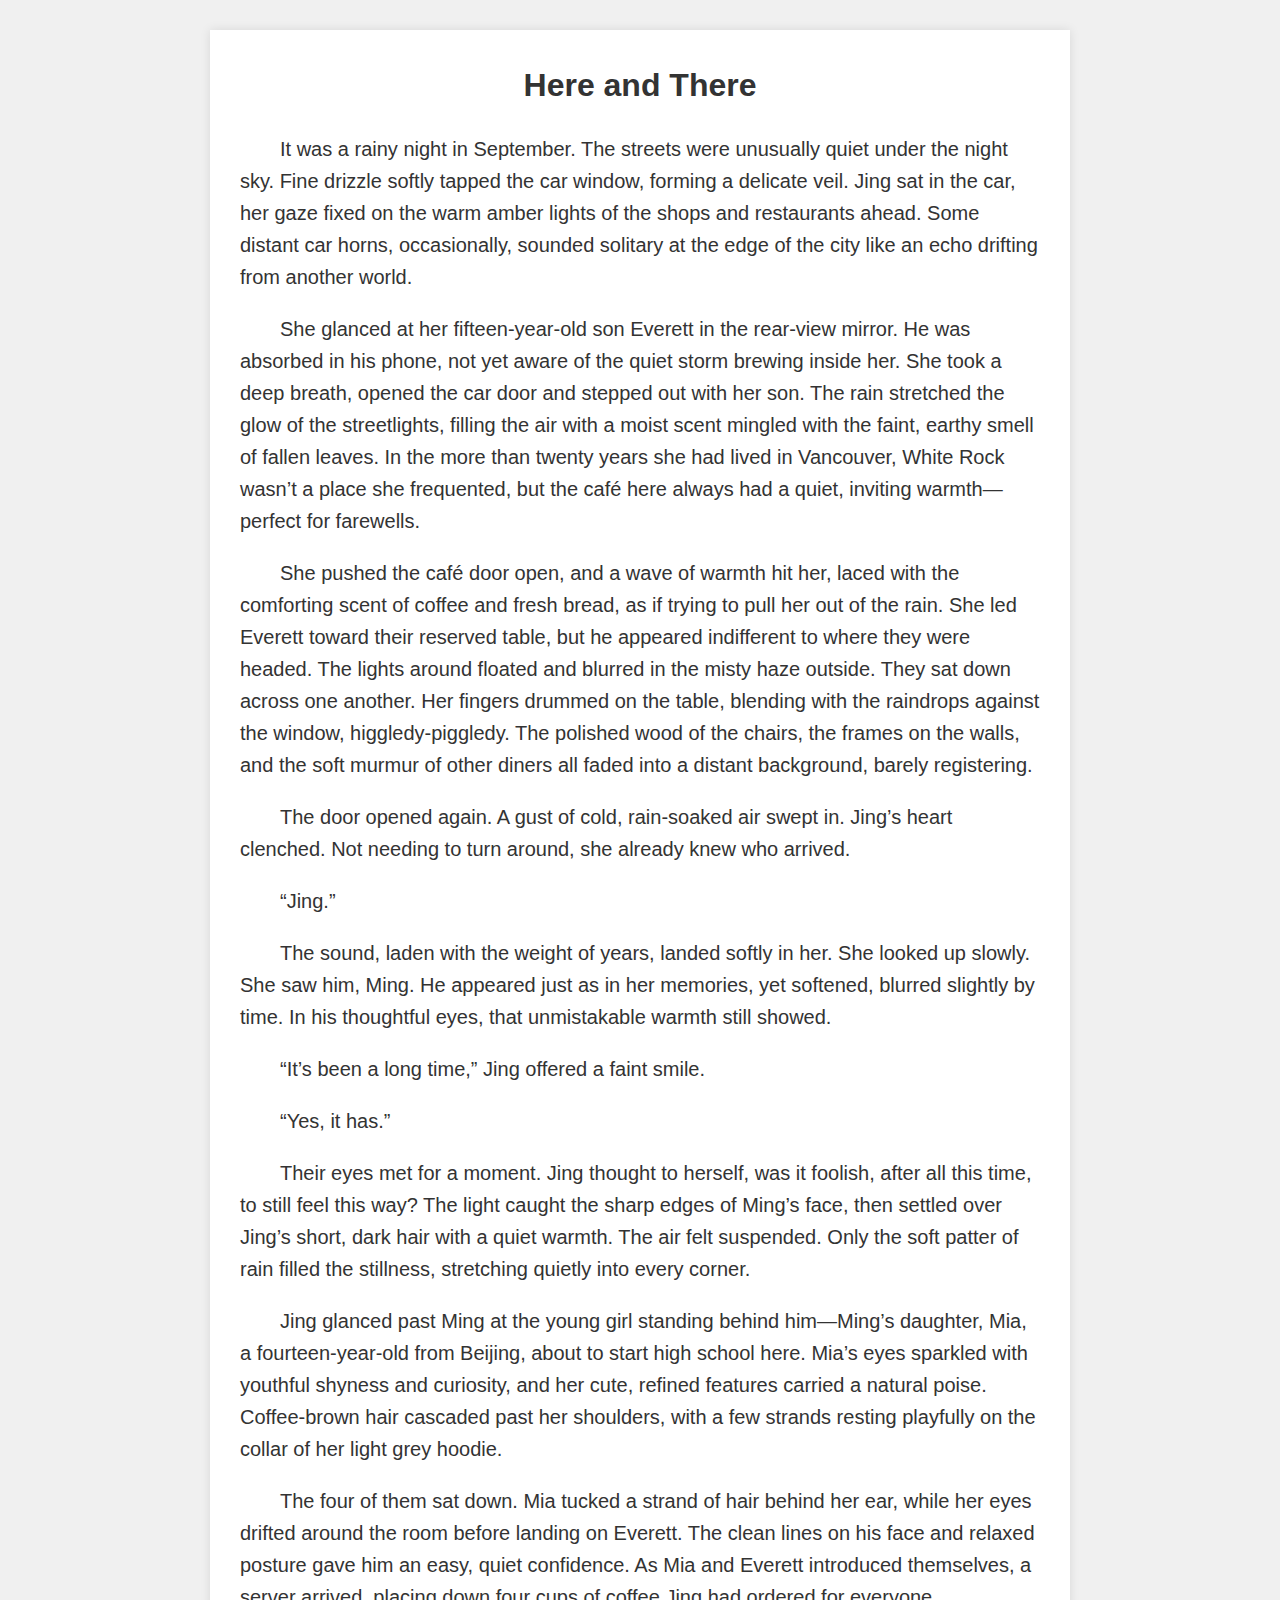
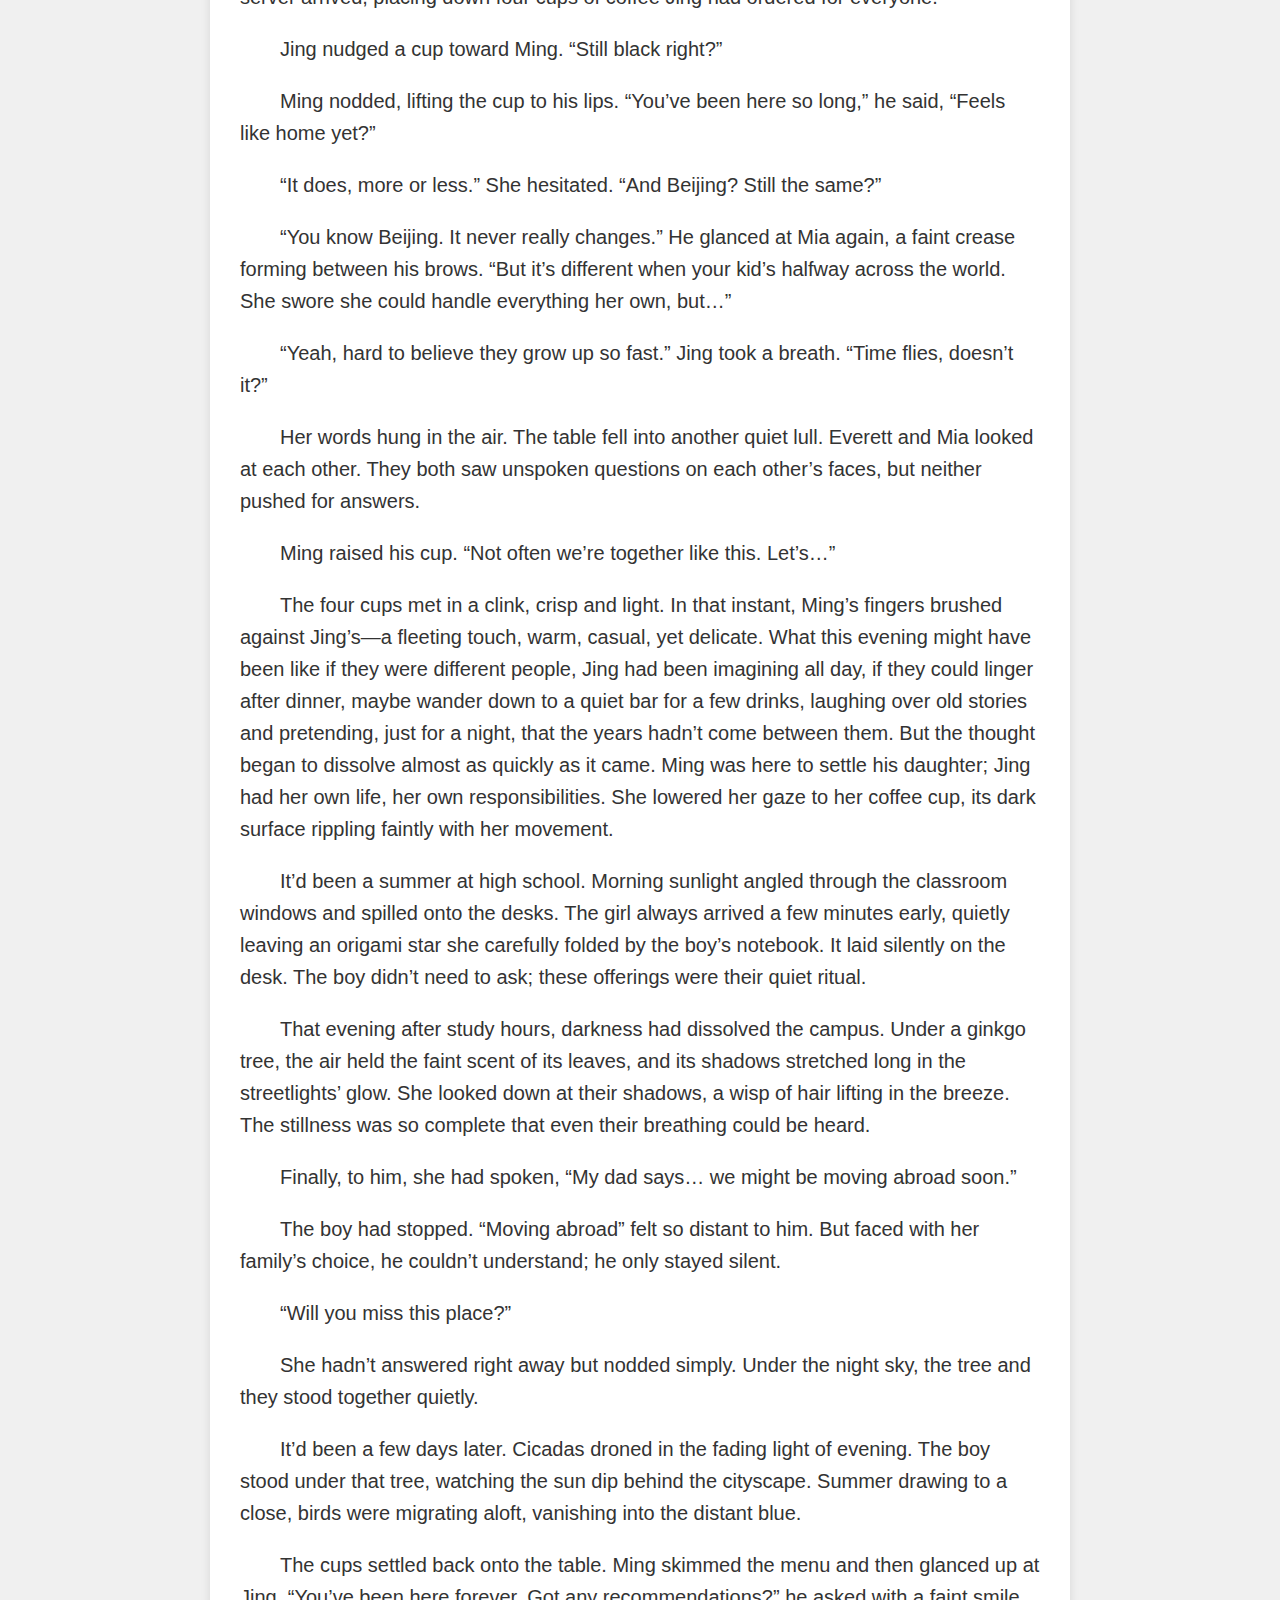
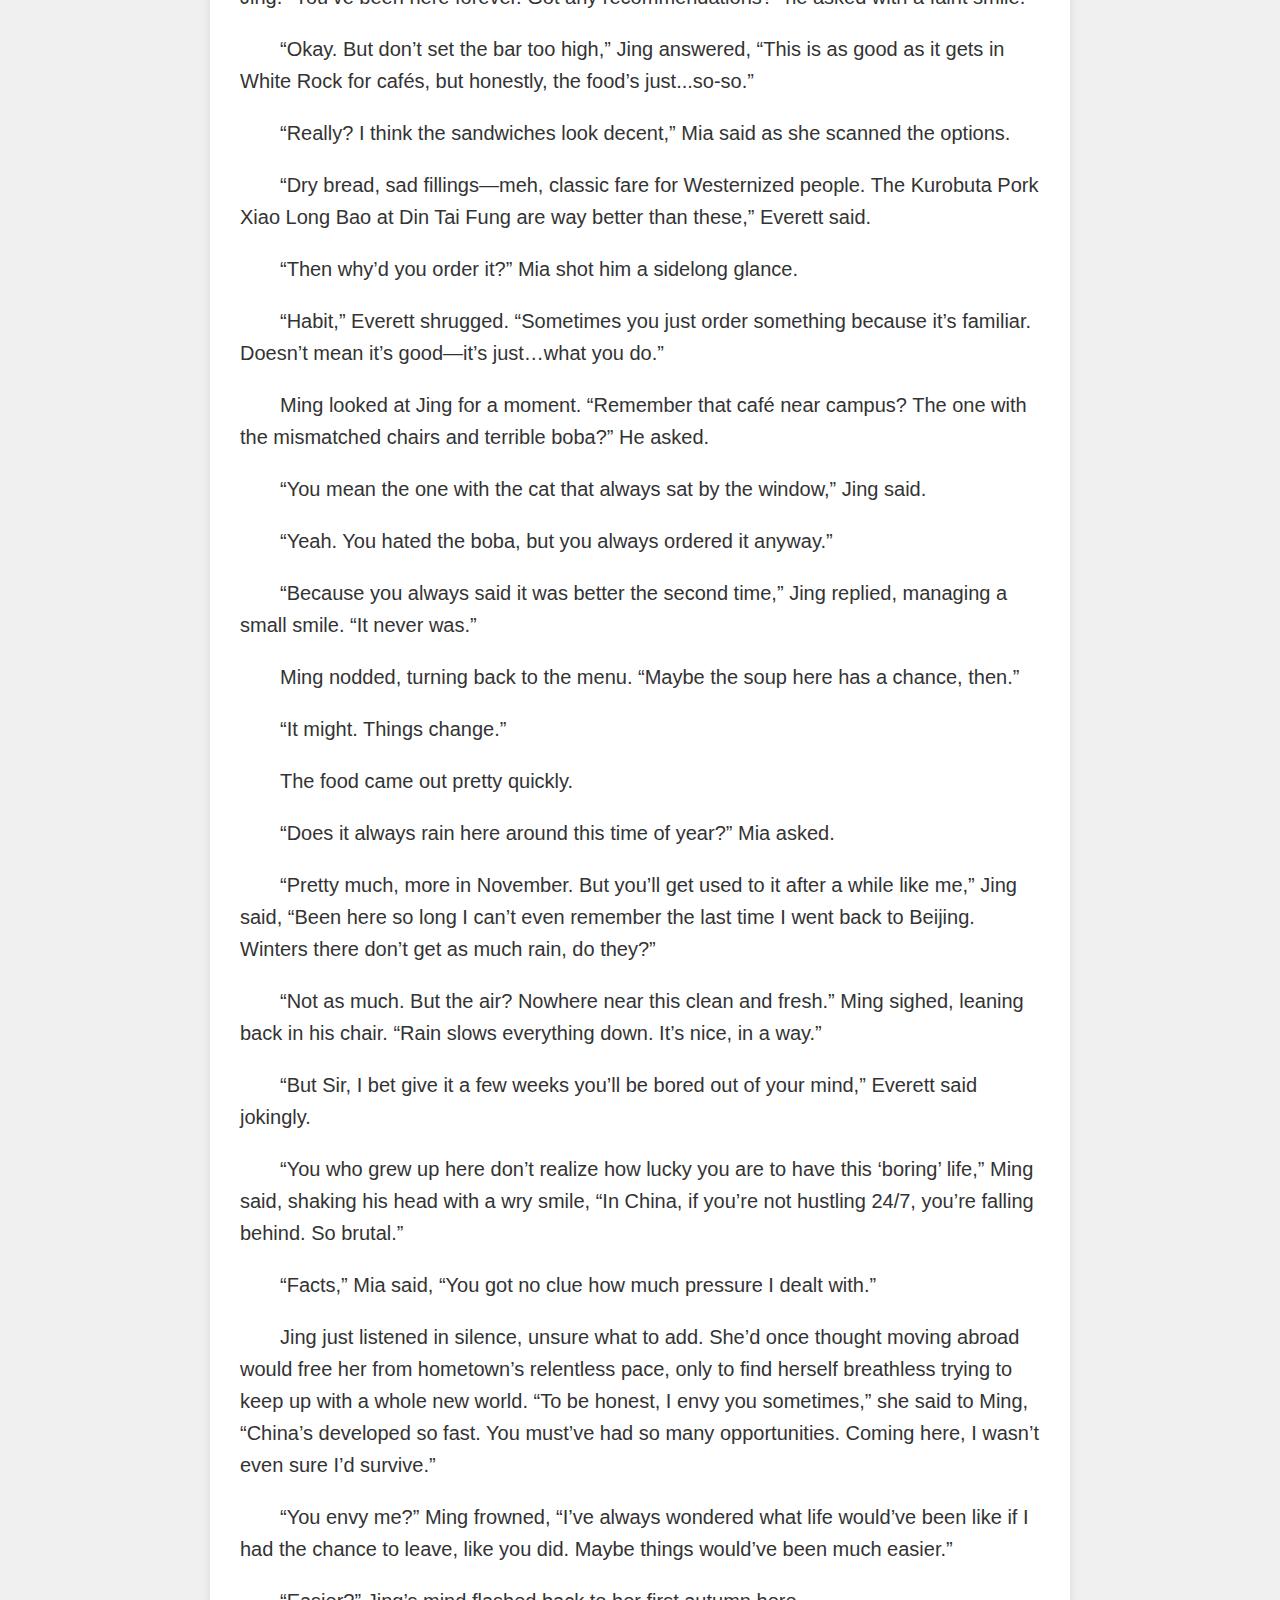
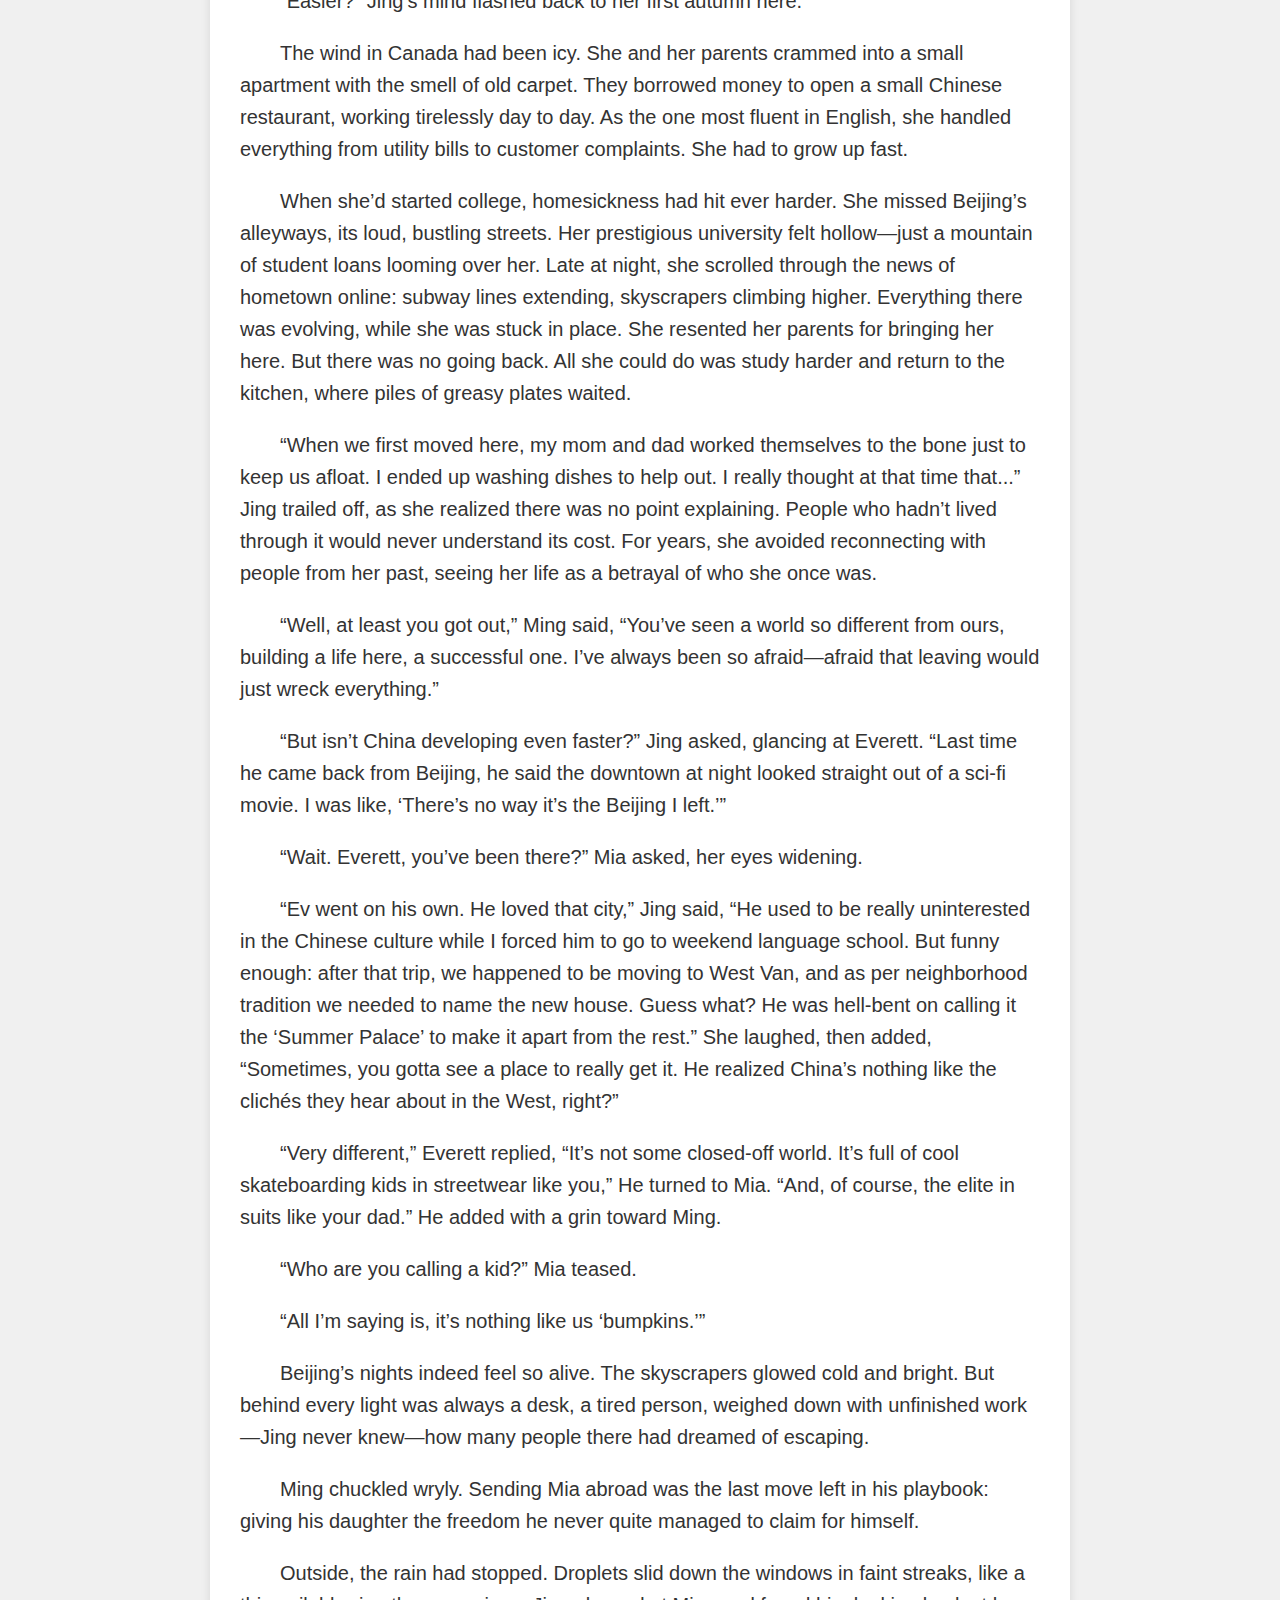
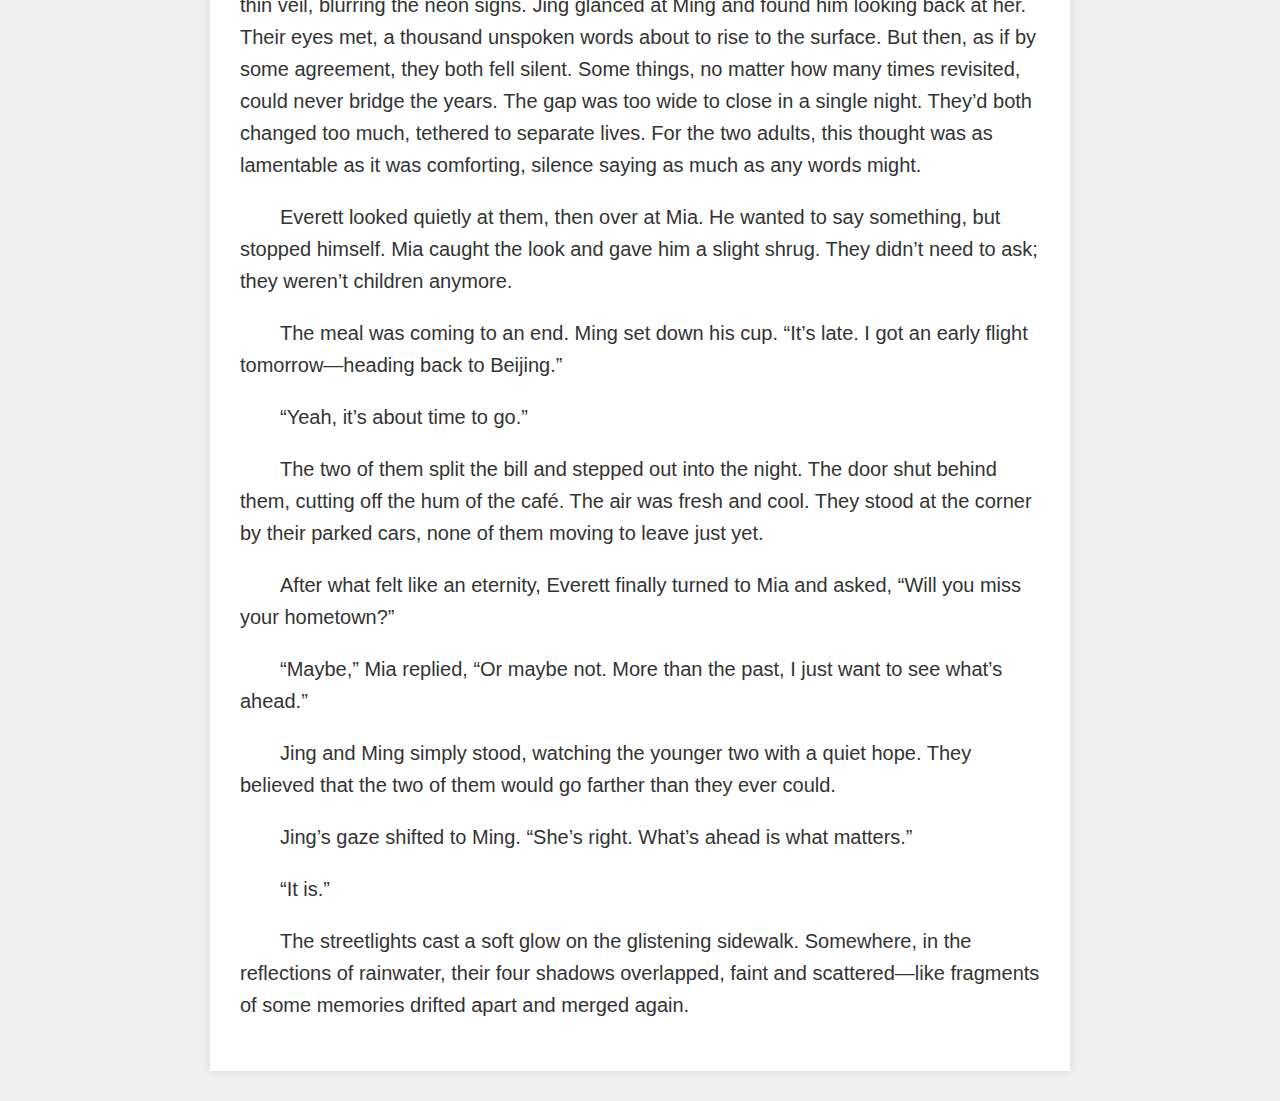
==== commit a284d1f5: "Update index.html" ====
--- a/here-and-there/index.html
+++ b/here-and-there/index.html
@@ -23,7 +23,7 @@
       margin-top: 0;
     }
     p {
-      font-size: 18px;
+      font-size: 20px;
       margin-bottom: 1em;
       text-indent: 2em;
     }
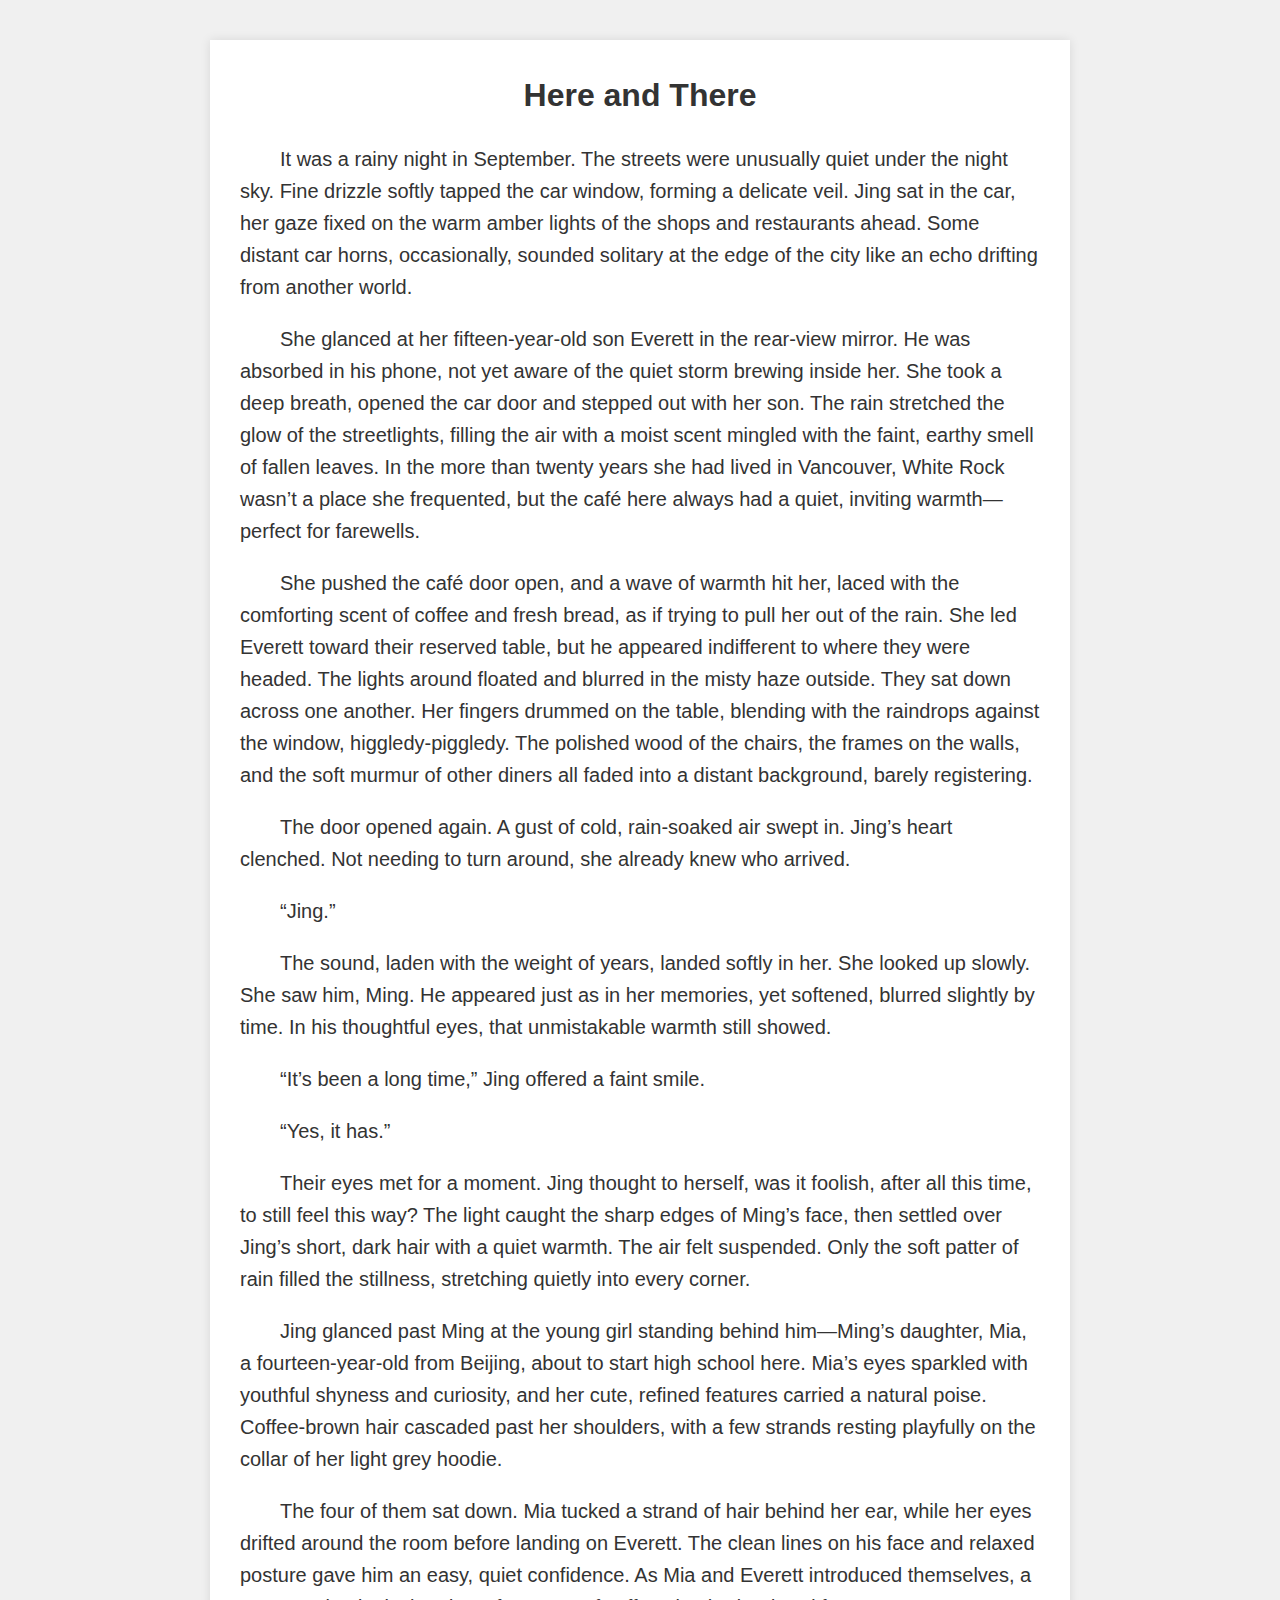
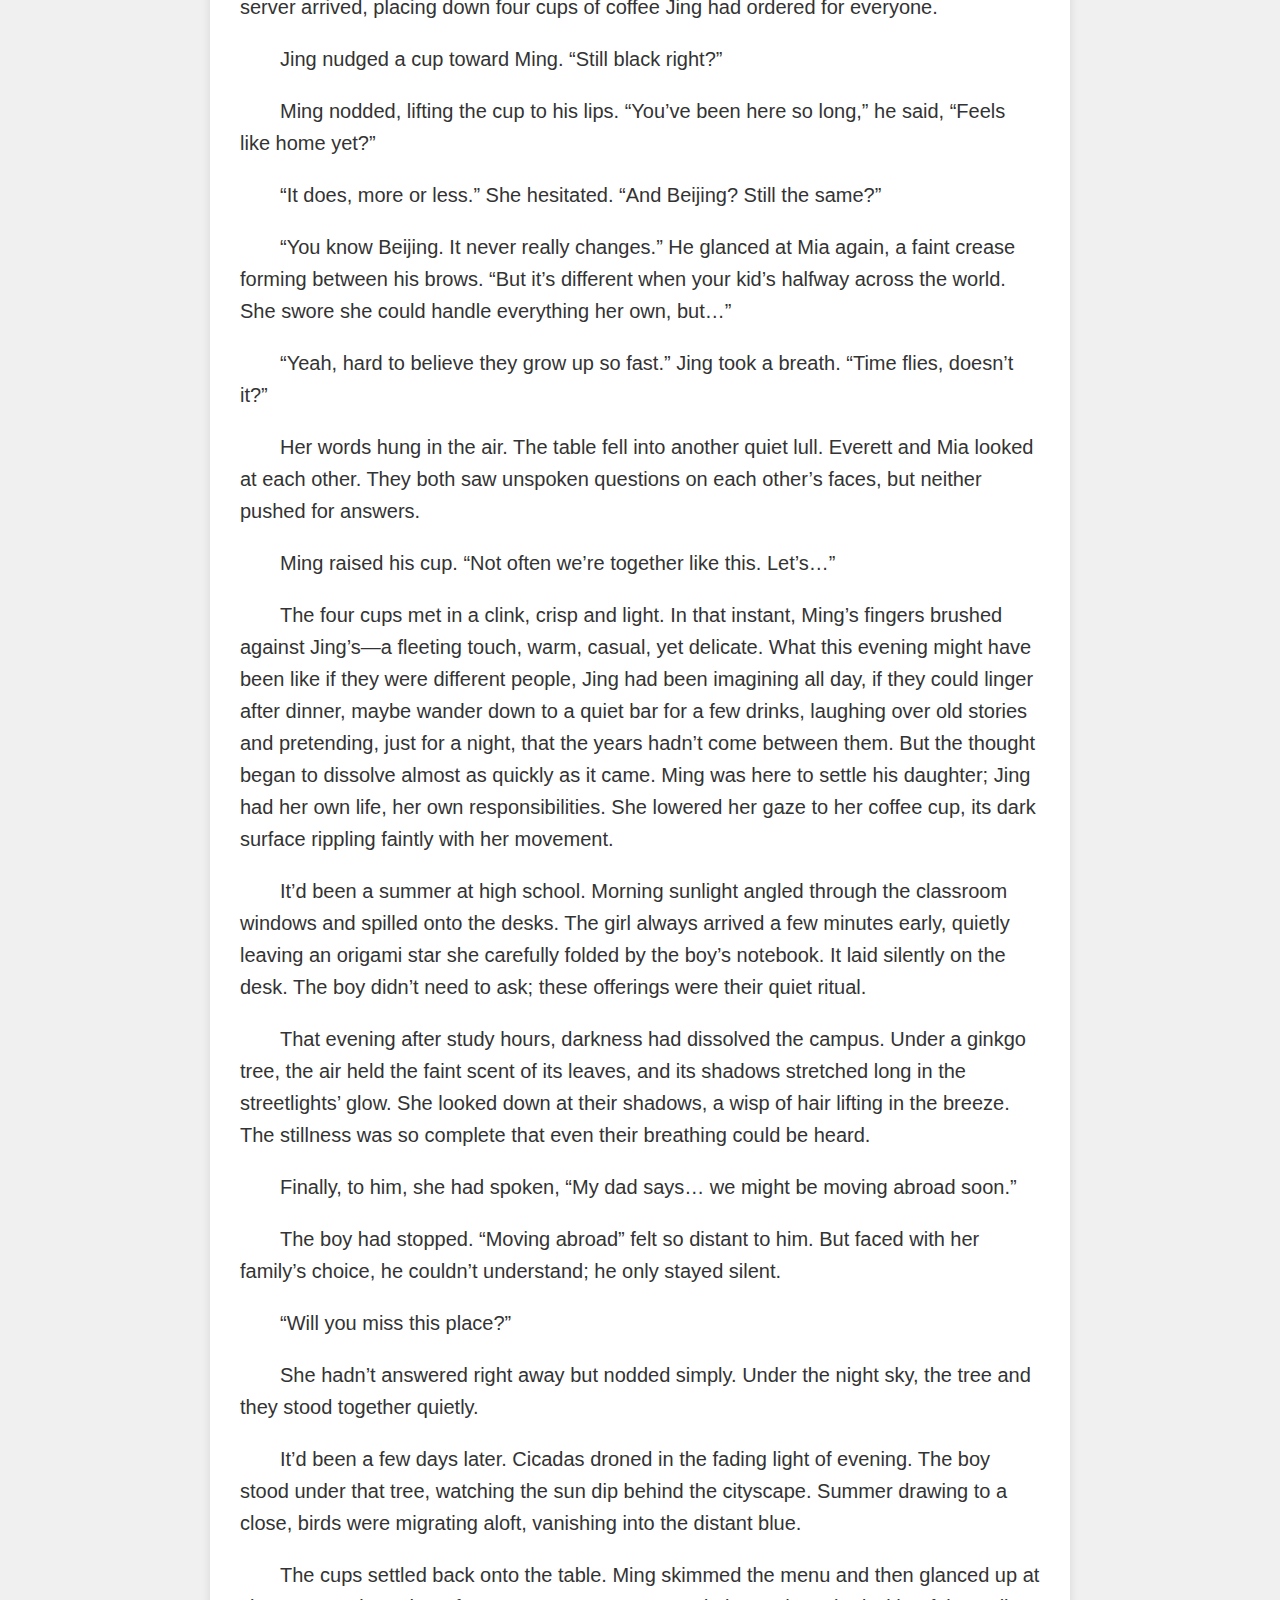
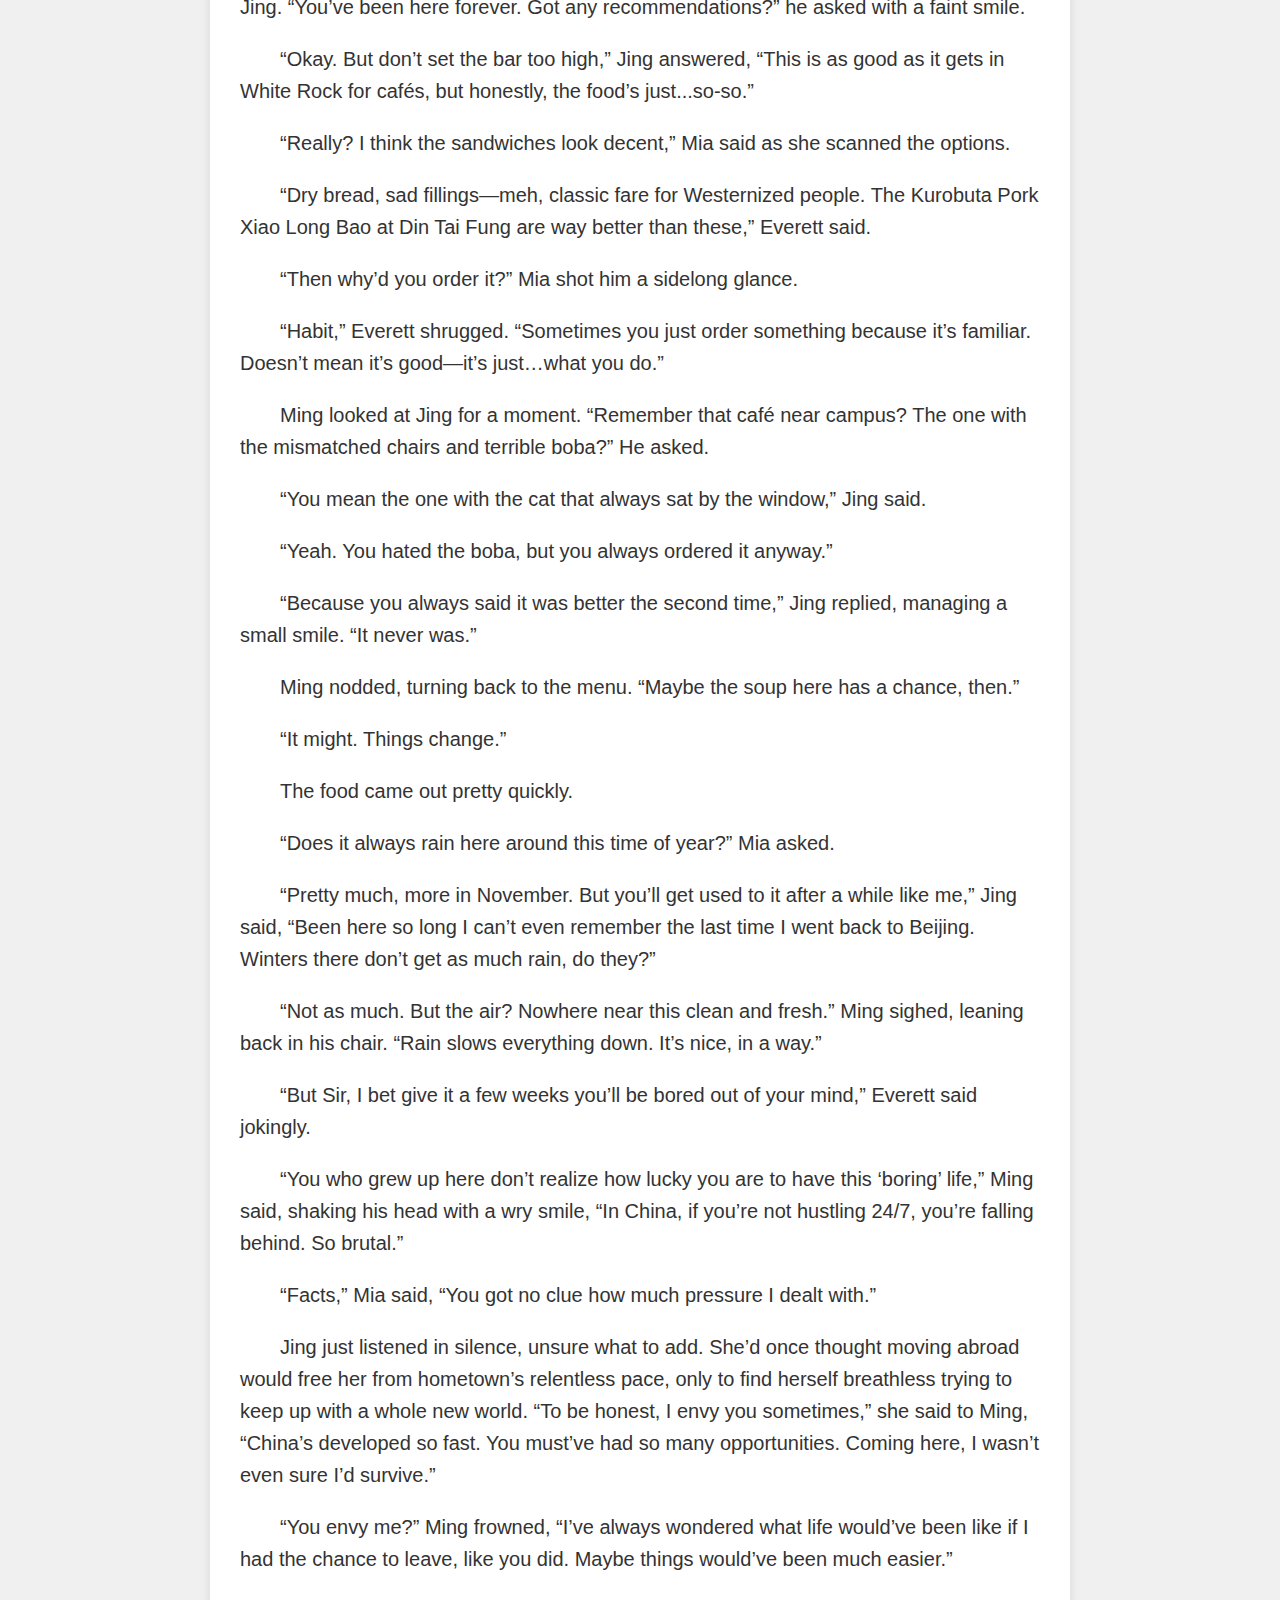
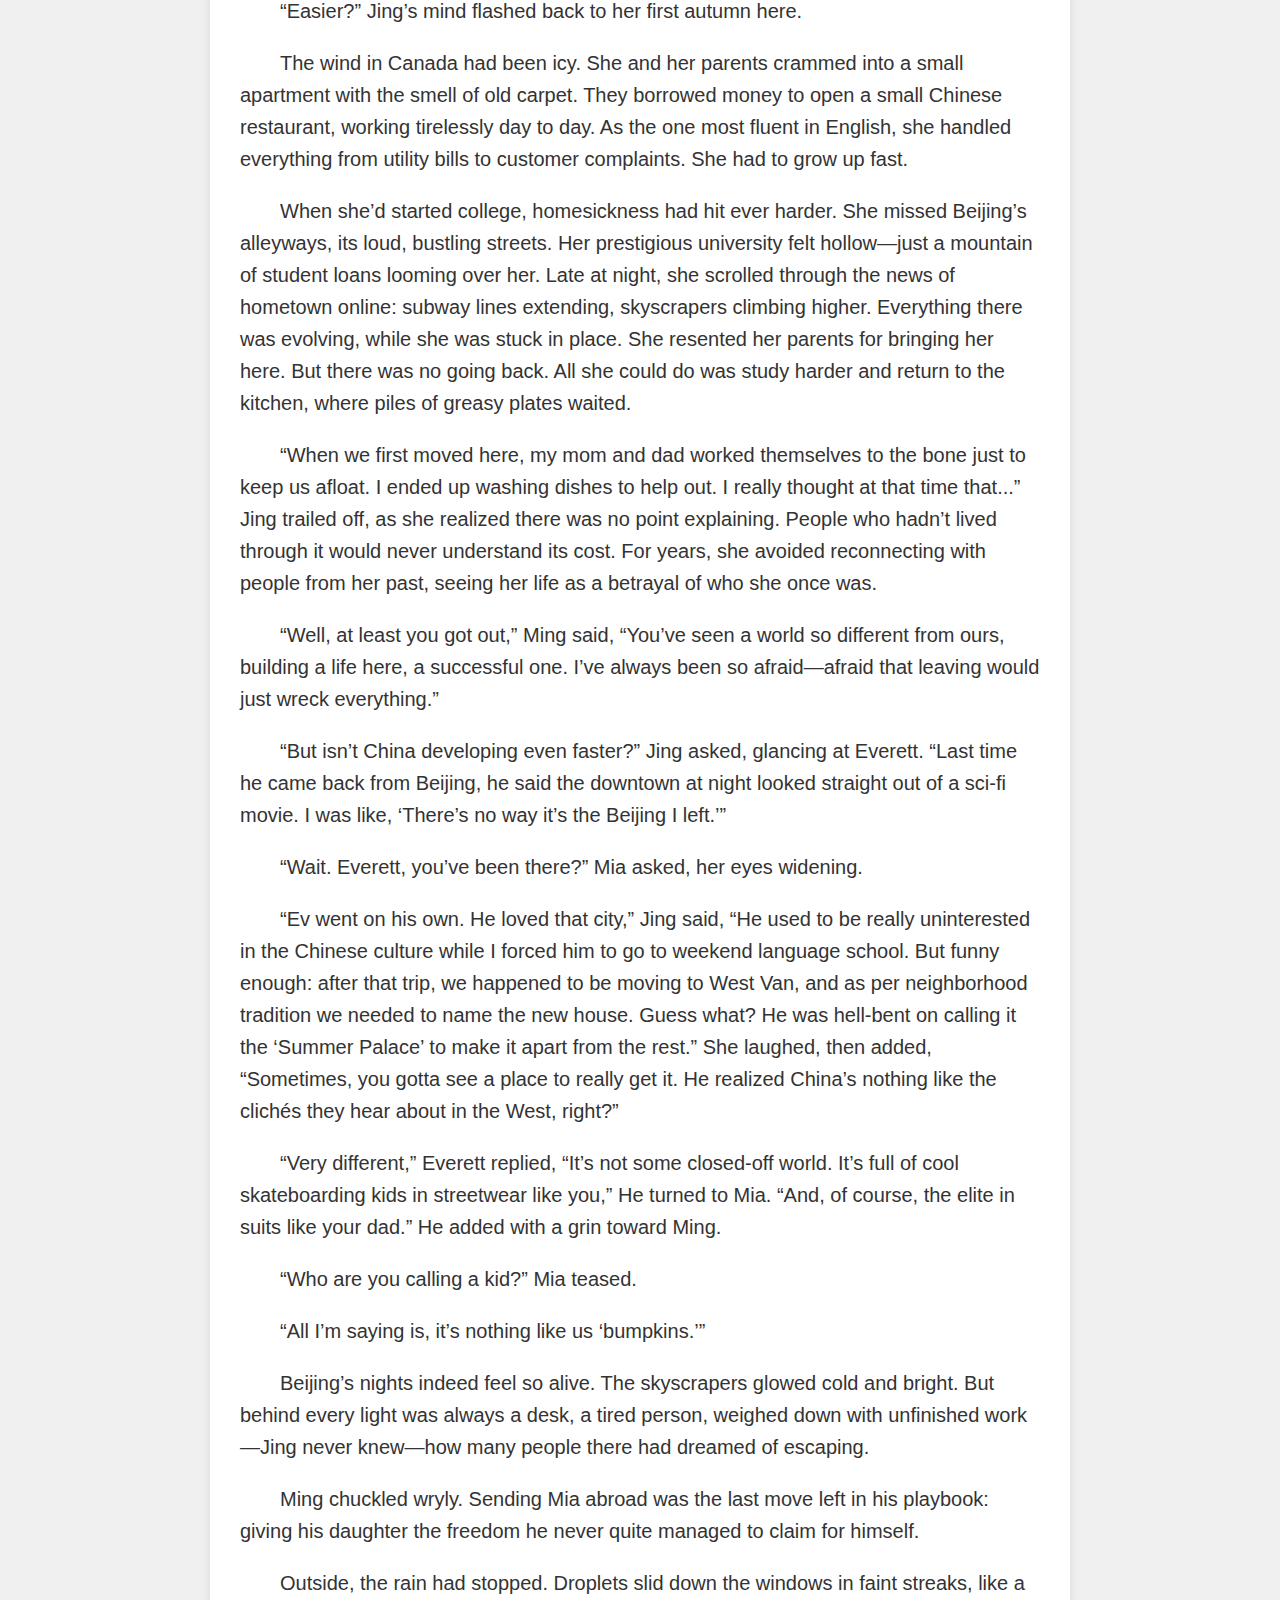
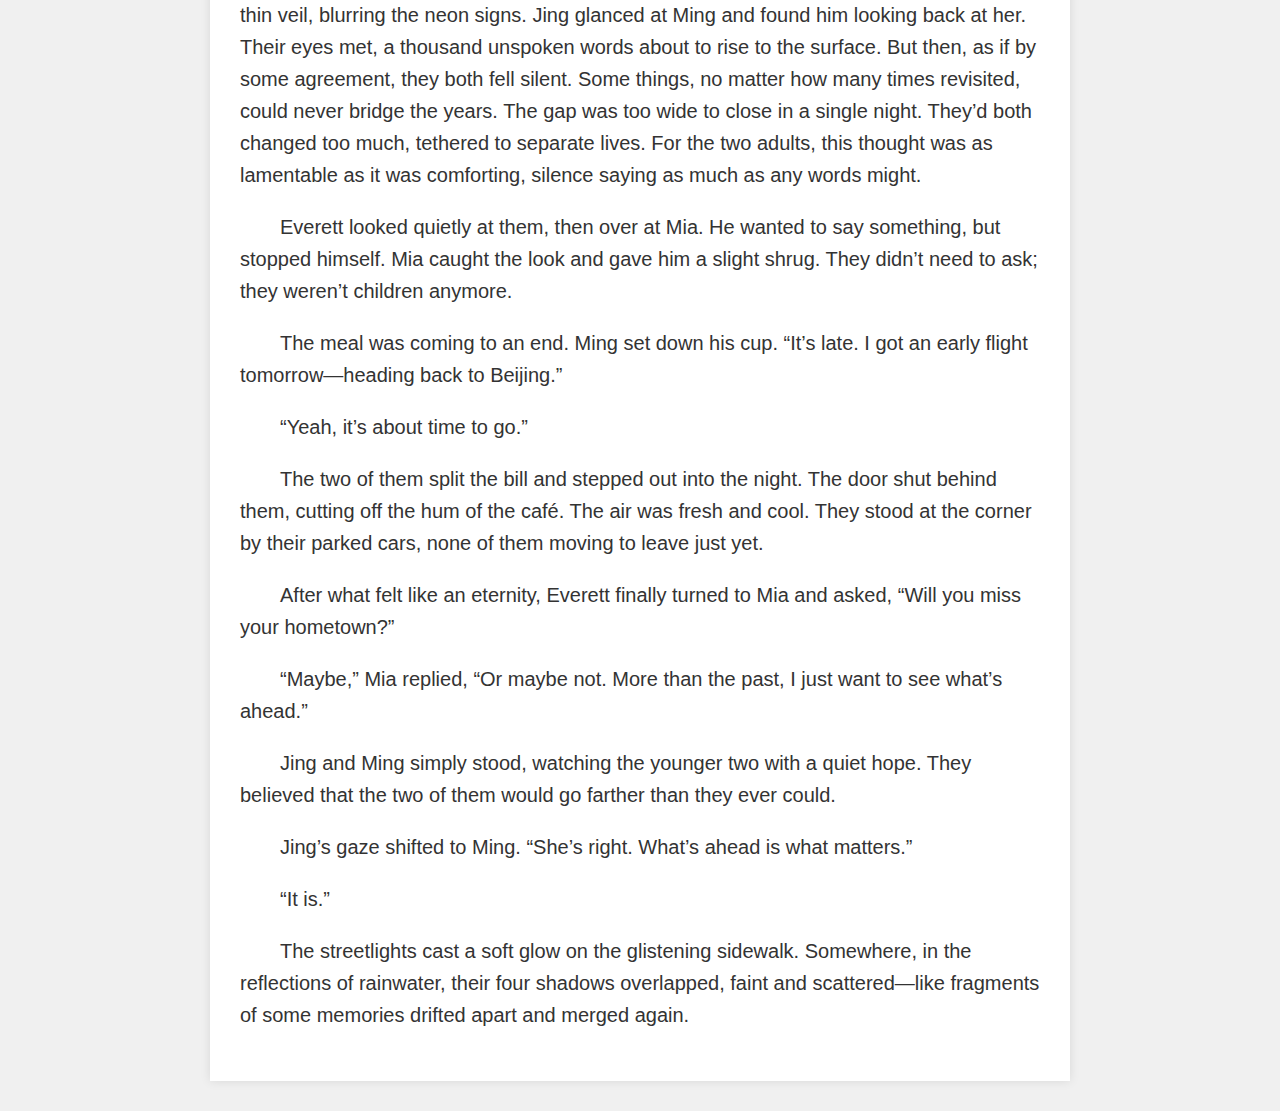
==== commit 6d6a7818: "Update index.html" ====
--- a/here-and-there/index.html
+++ b/here-and-there/index.html
@@ -14,6 +14,7 @@
     .container {
       max-width: 800px;
       margin: 30px auto;
+      margin-top: 40px;
       background-color: #fff;
       padding: 30px;
       box-shadow: 0 0 10px rgba(0,0,0,0.1);
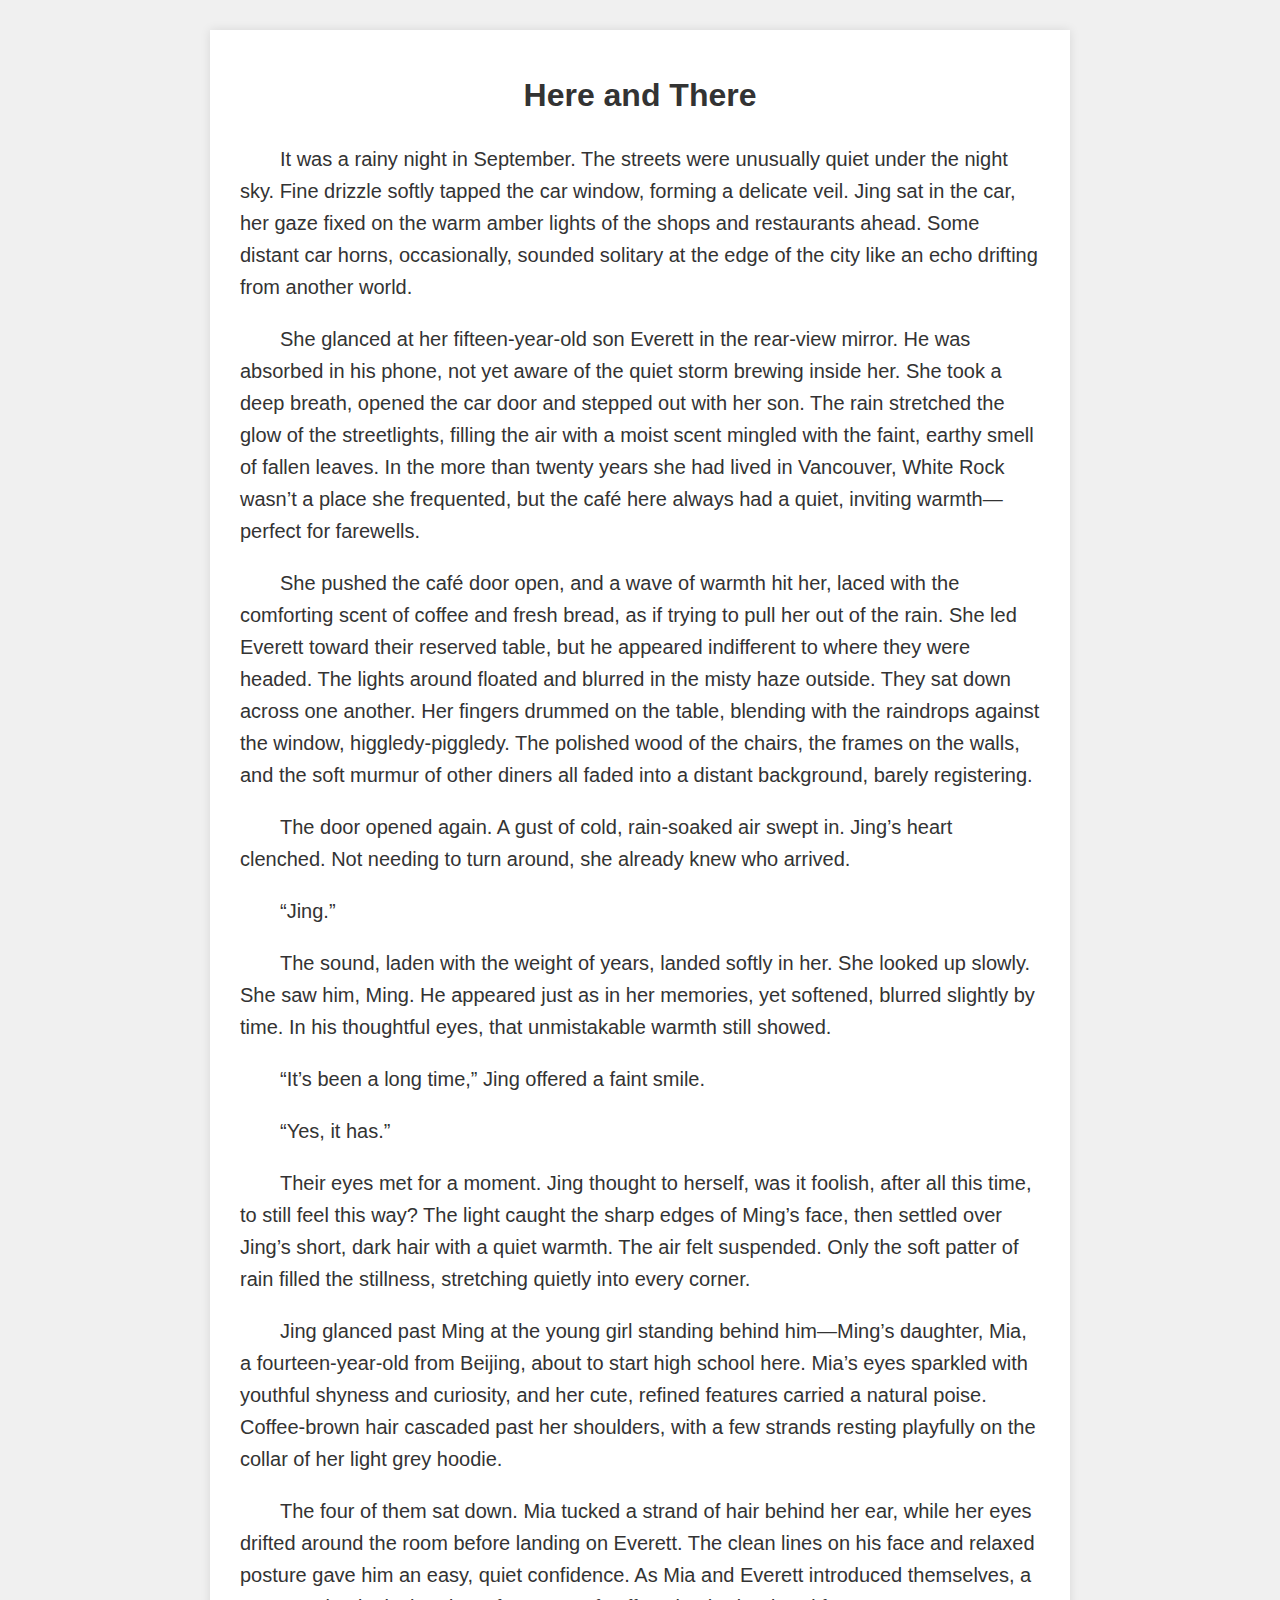
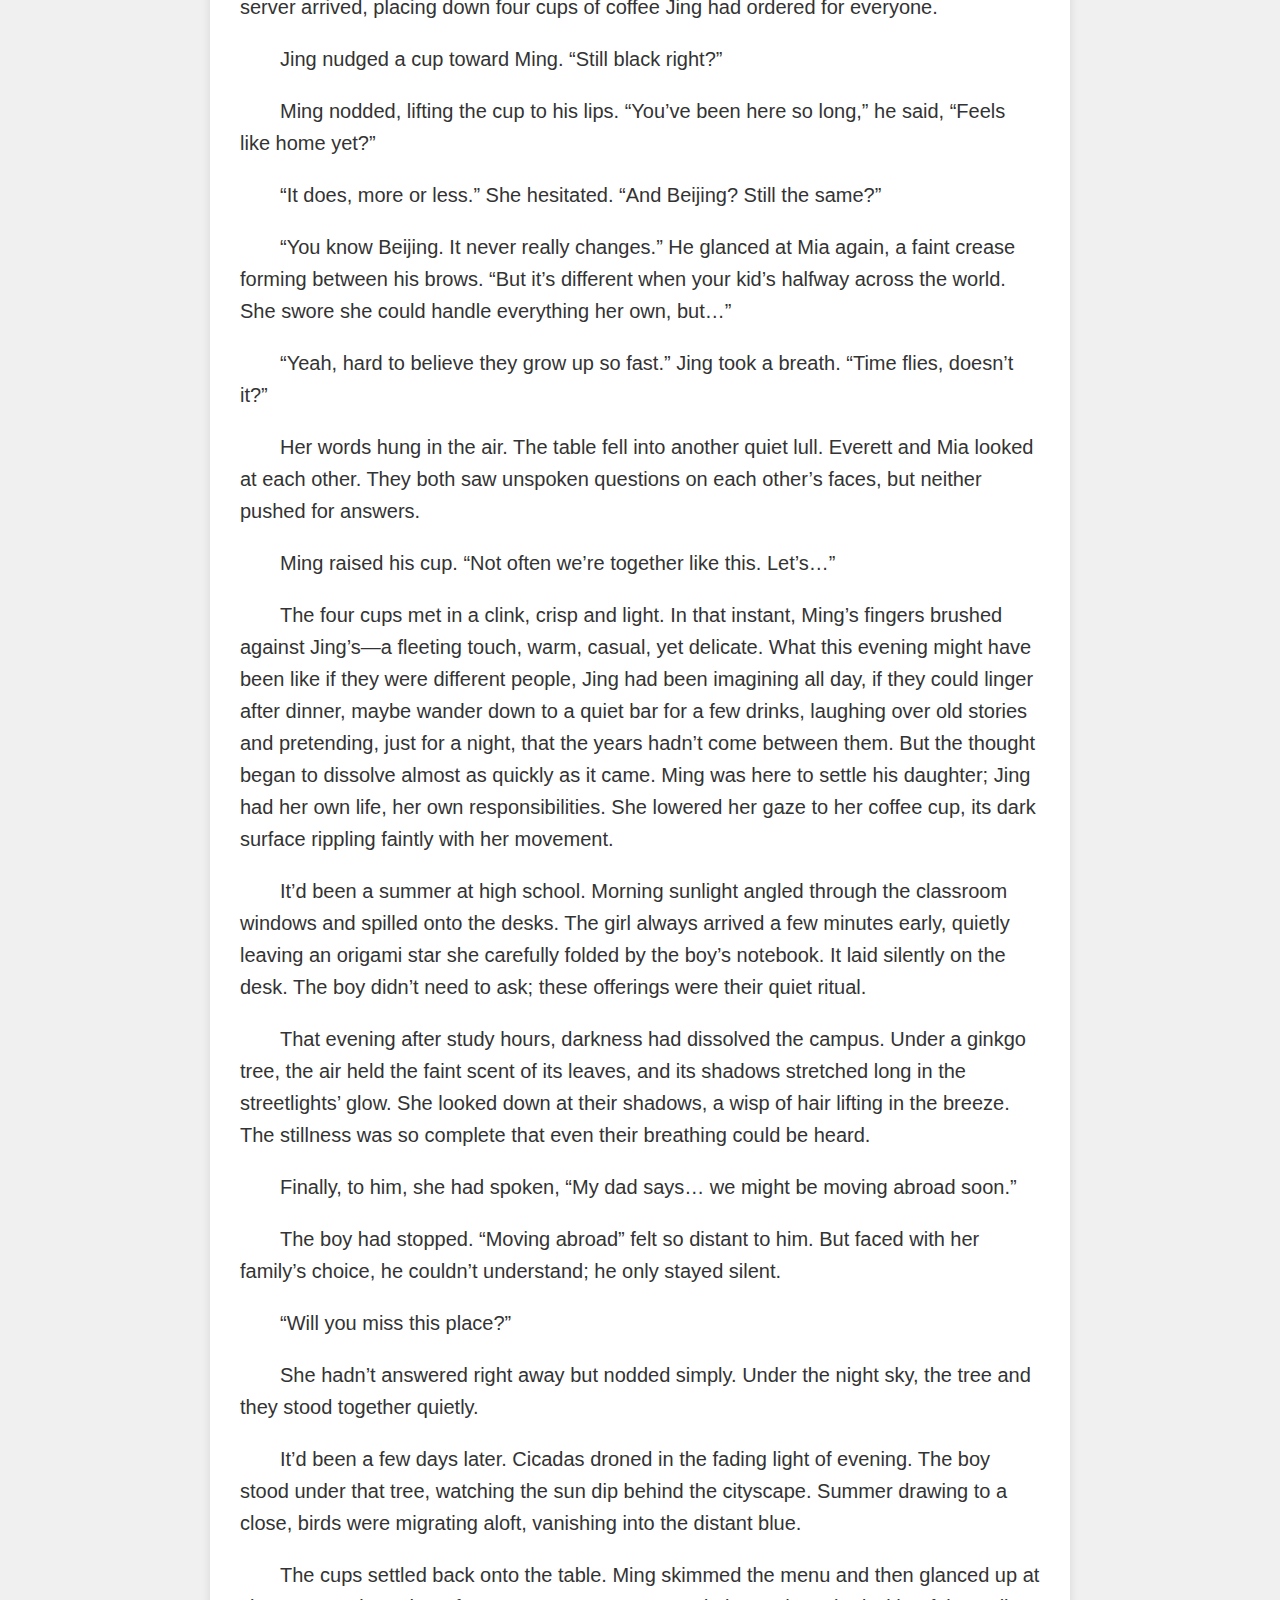
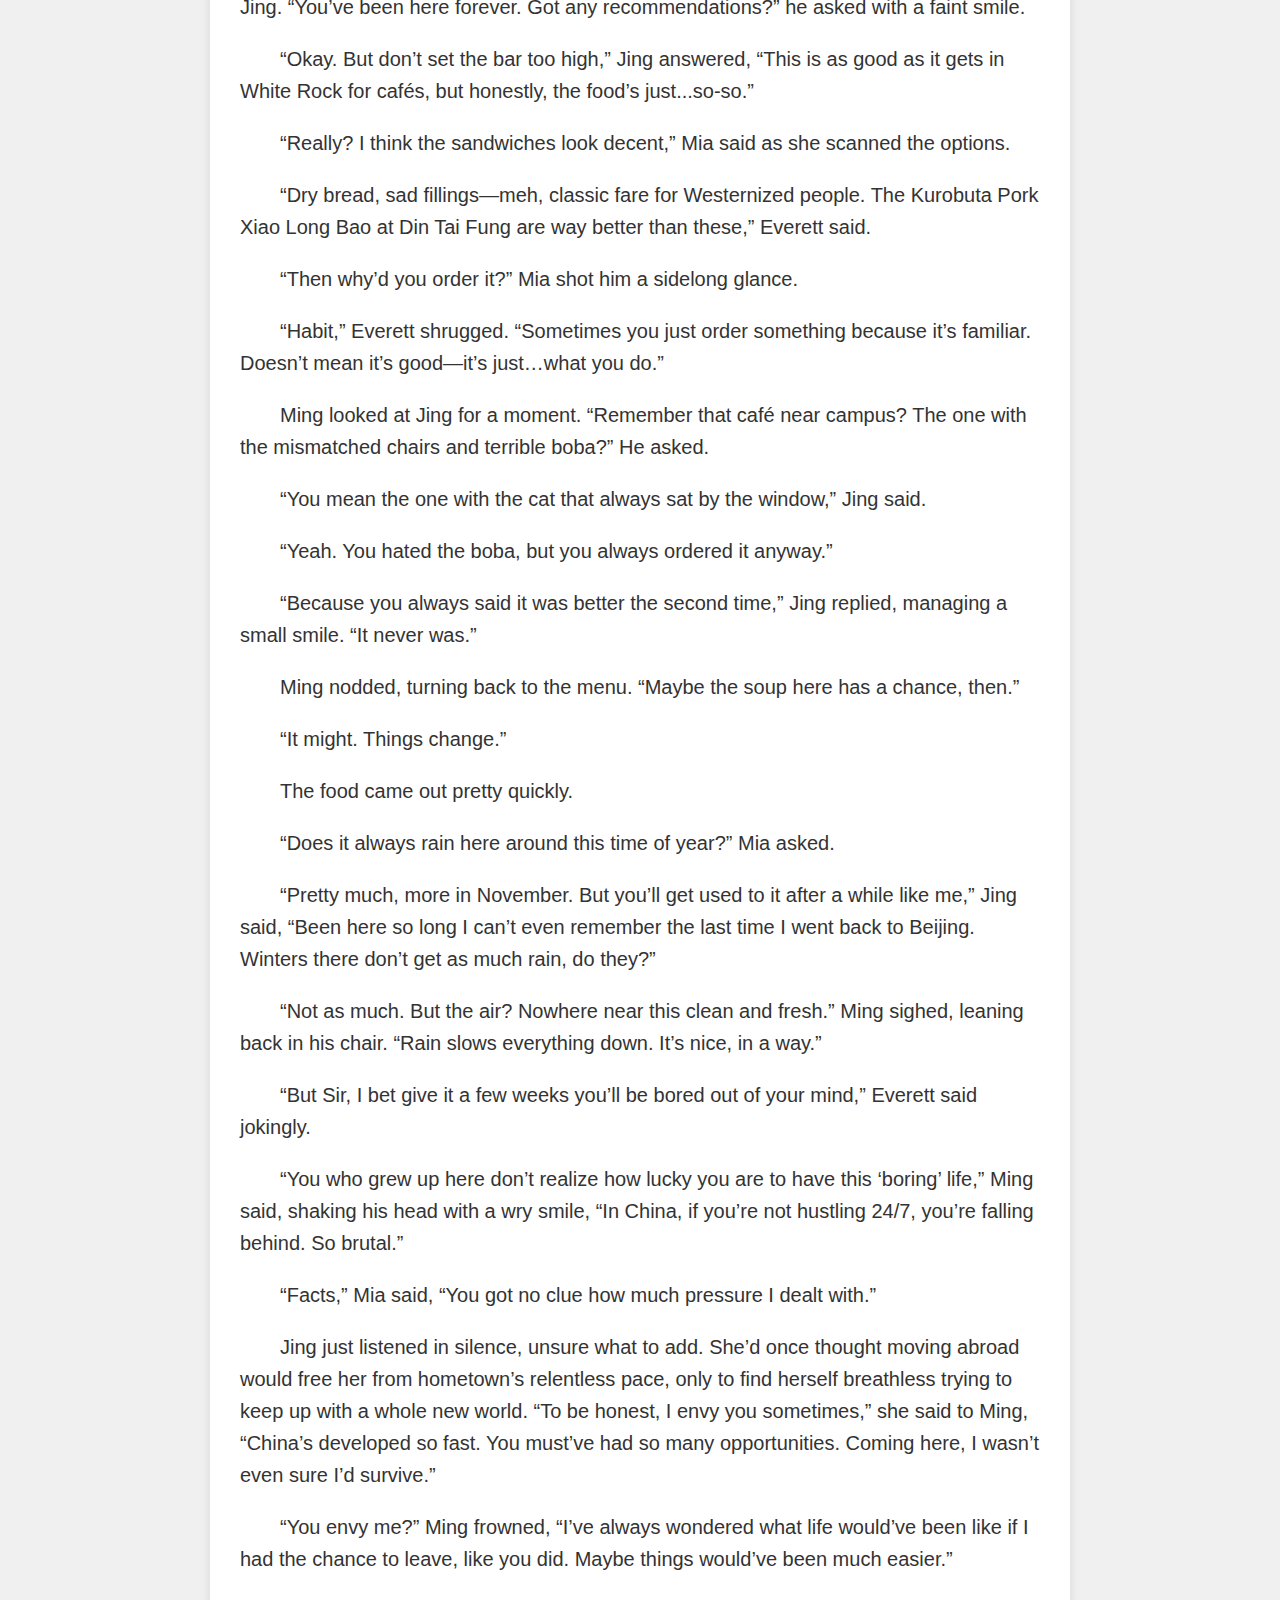
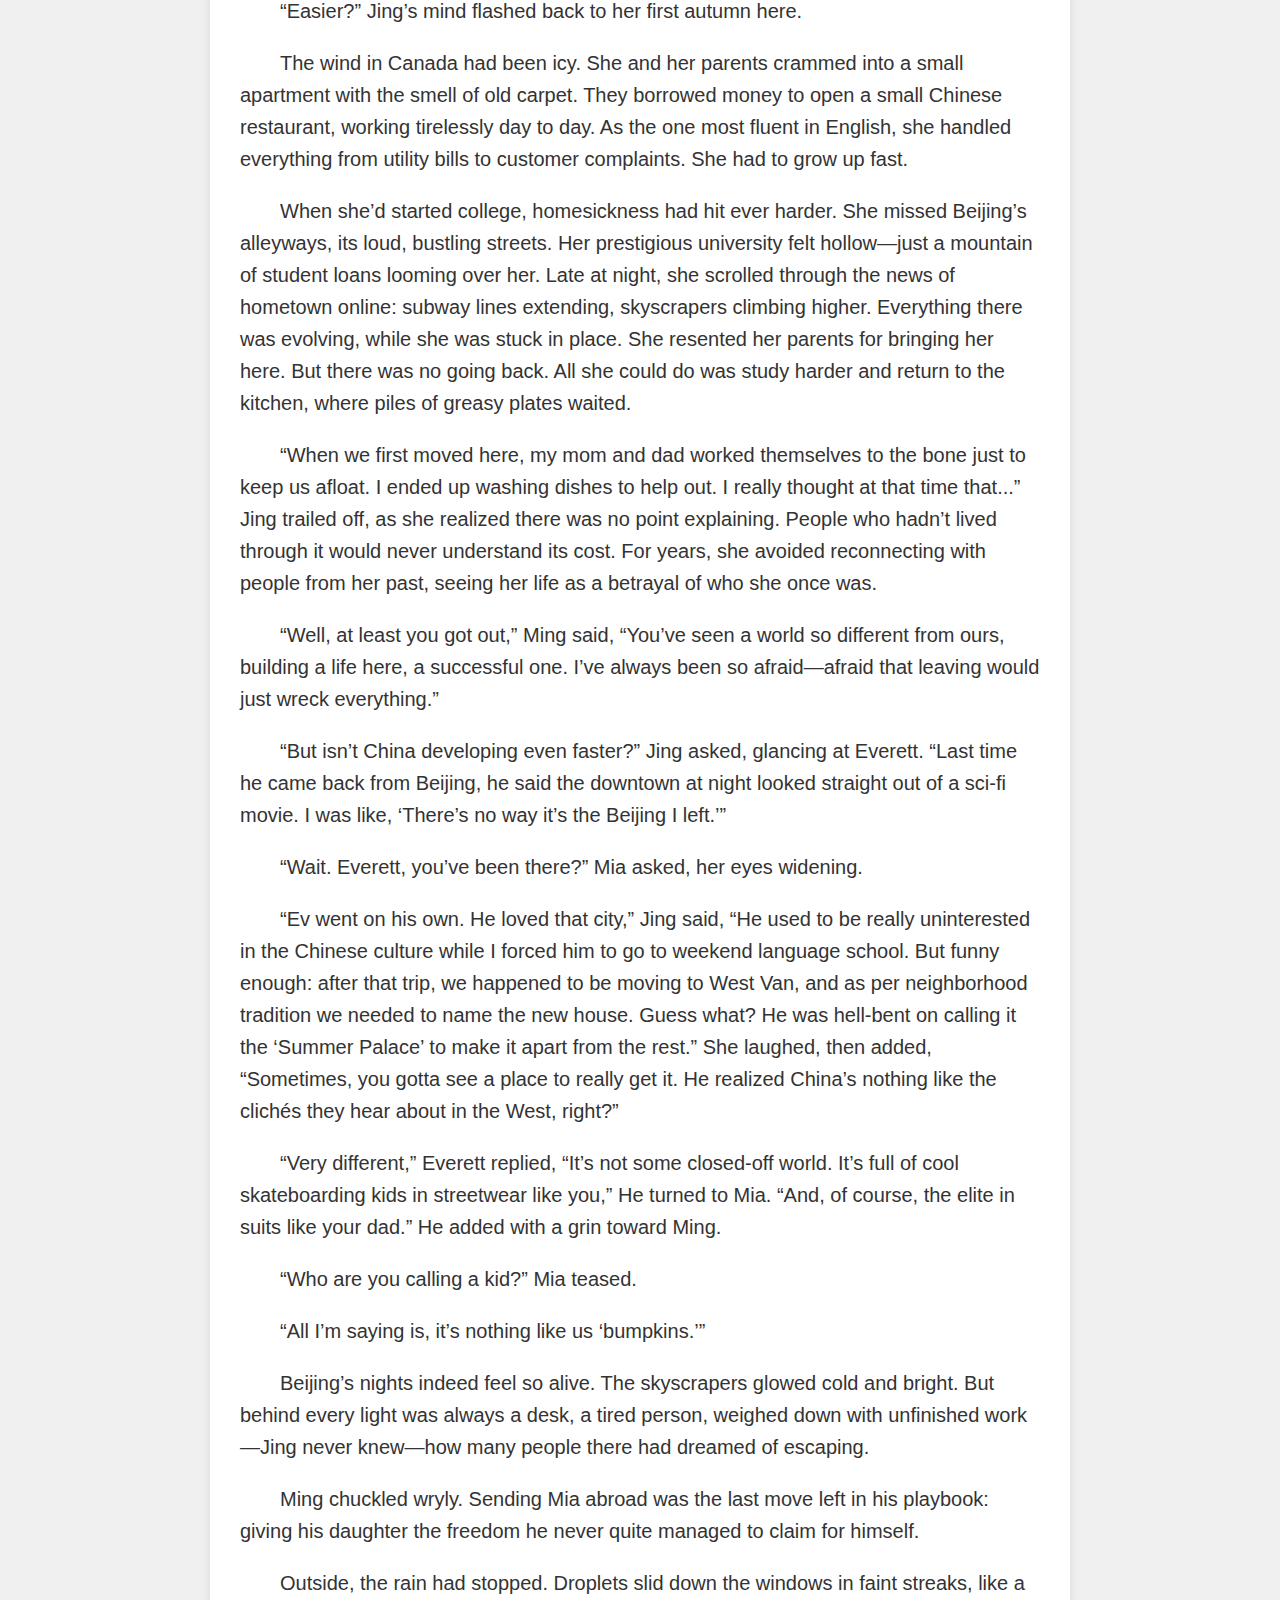
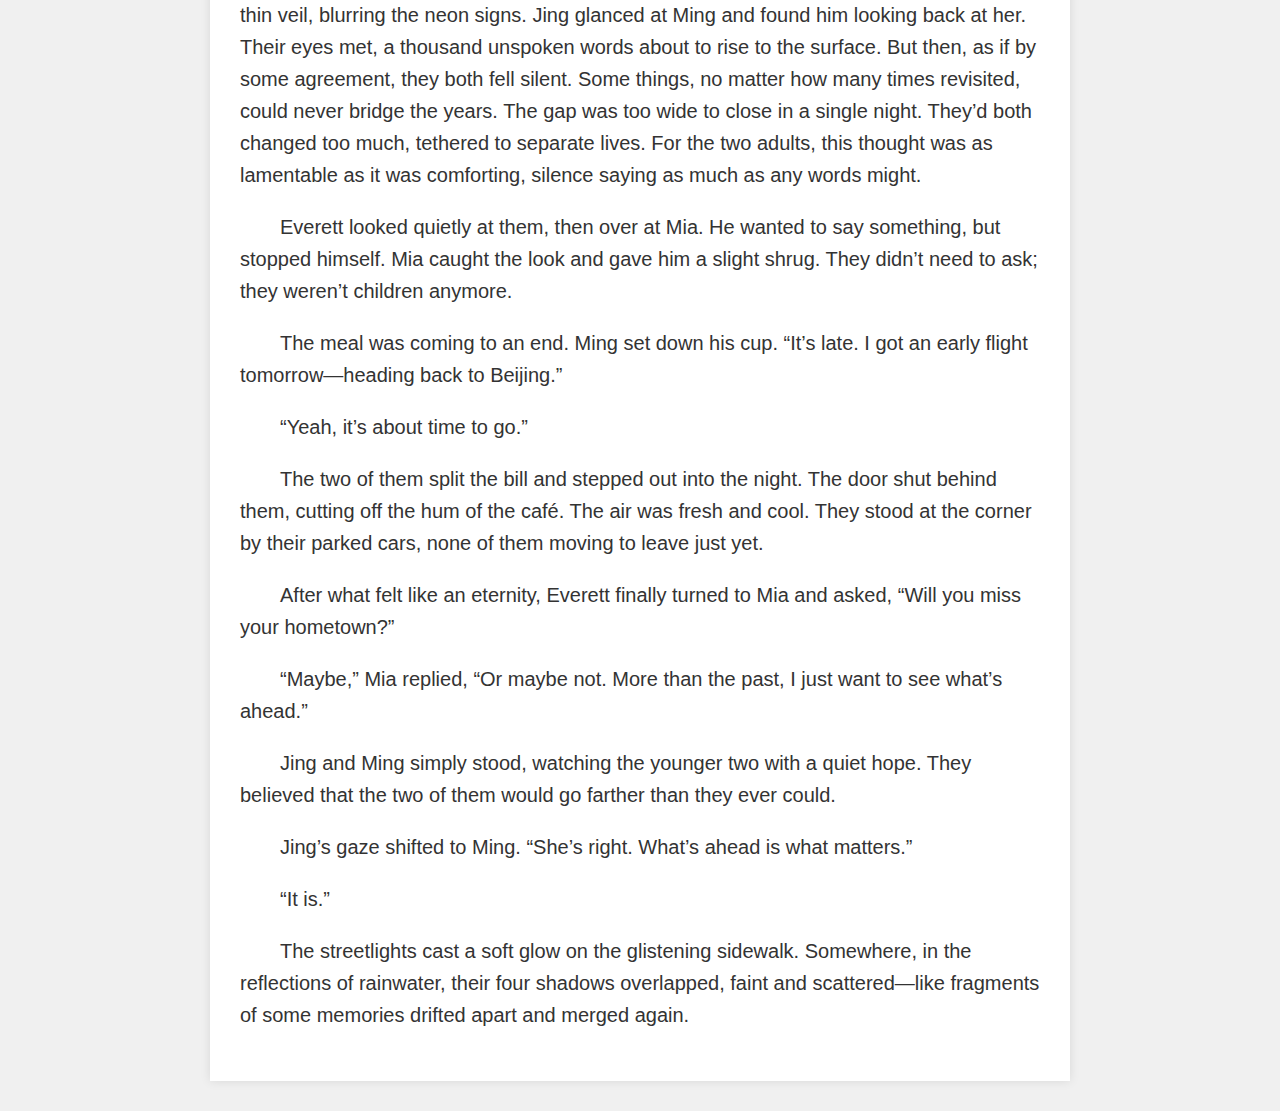
==== commit beb861f5: "Update index.html" ====
--- a/here-and-there/index.html
+++ b/here-and-there/index.html
@@ -14,9 +14,8 @@
     .container {
       max-width: 800px;
       margin: 30px auto;
-      margin-top: 40px;
       background-color: #fff;
-      padding: 30px;
+      padding: 40px 30px 30px;
       box-shadow: 0 0 10px rgba(0,0,0,0.1);
     }
     h1 {
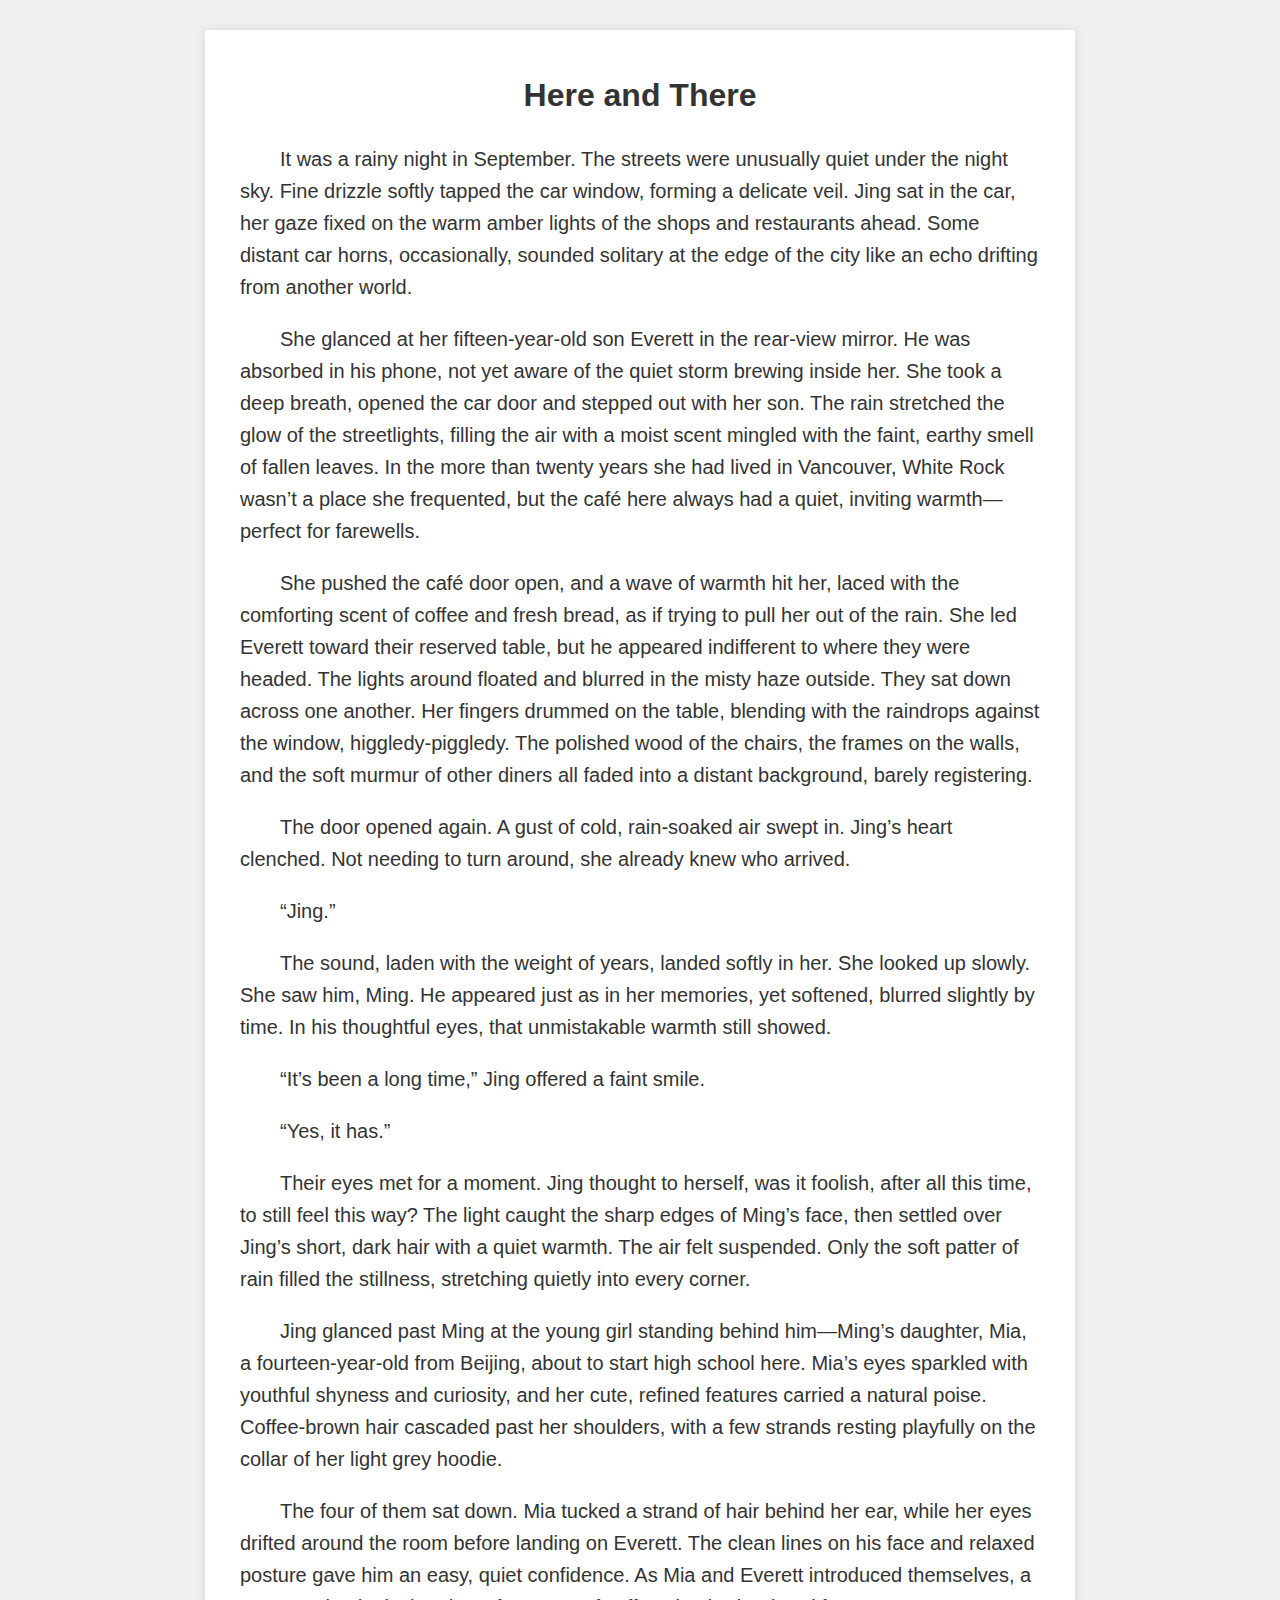
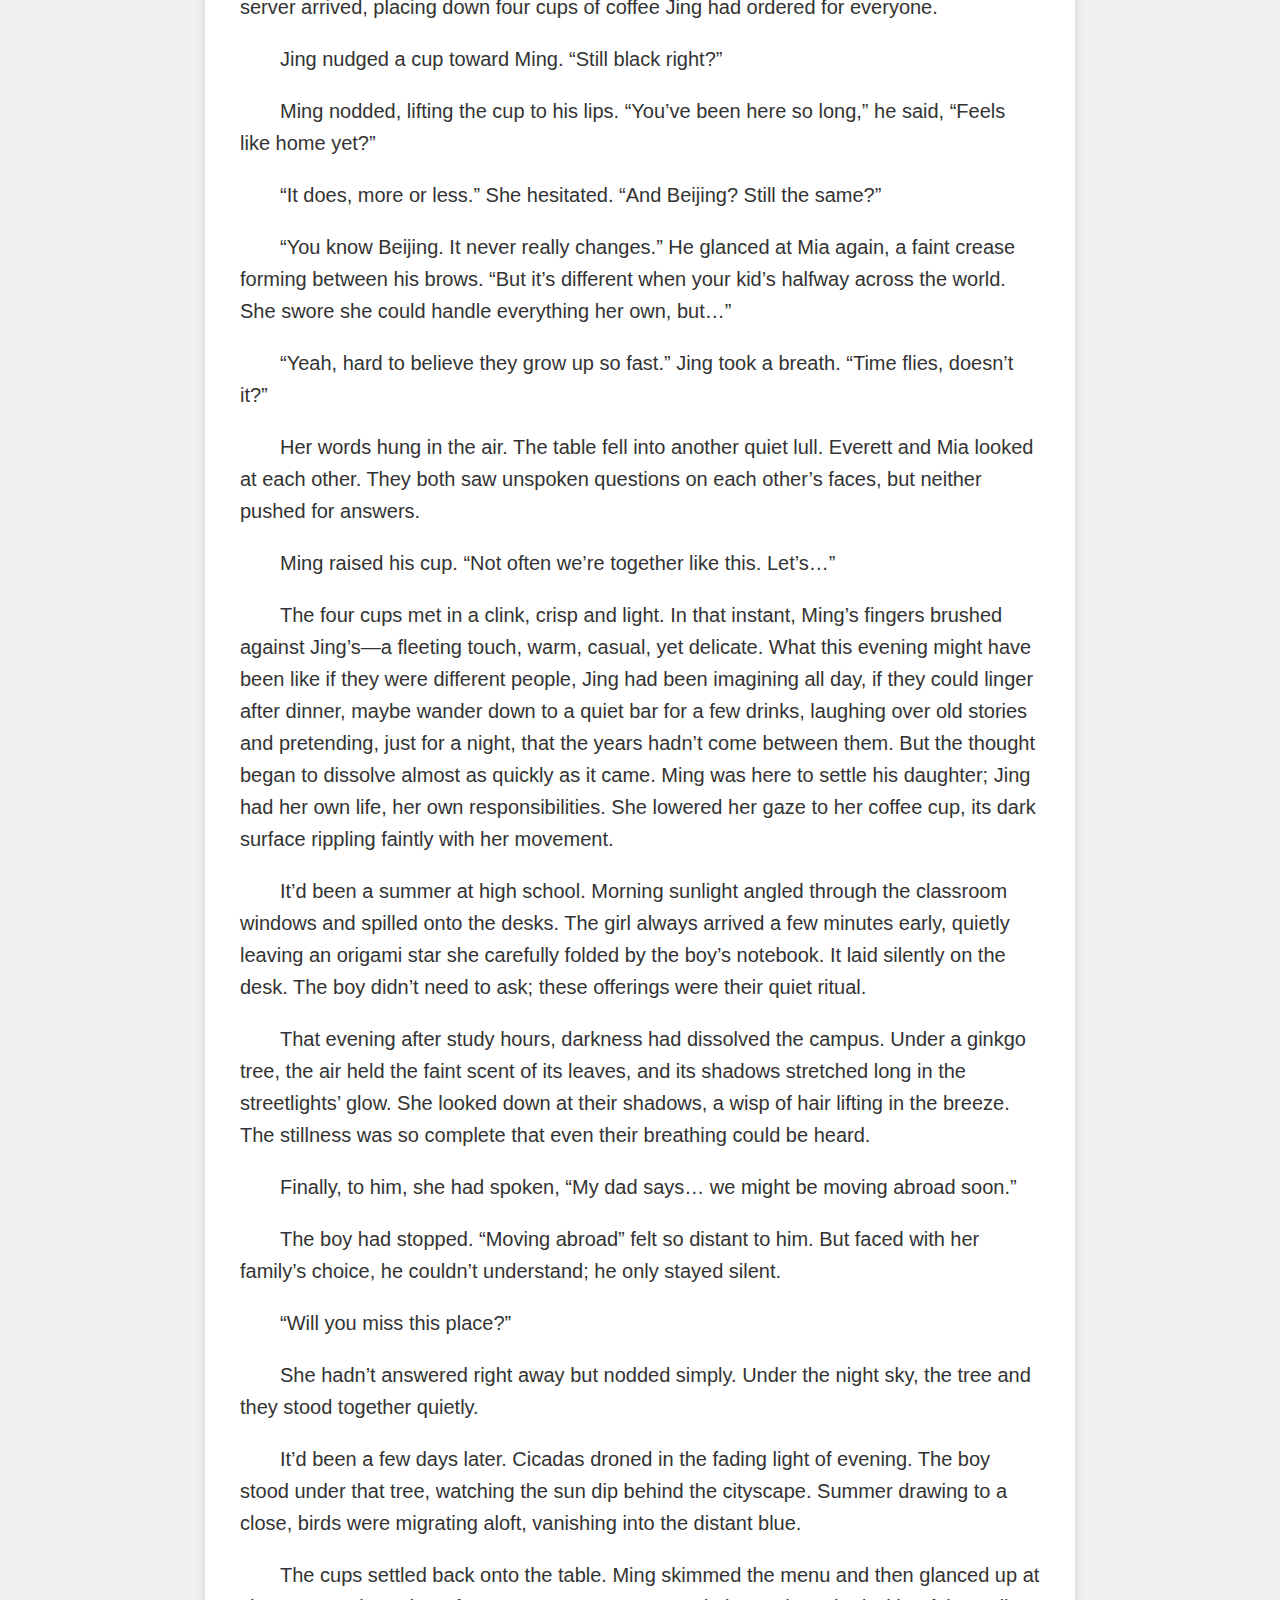
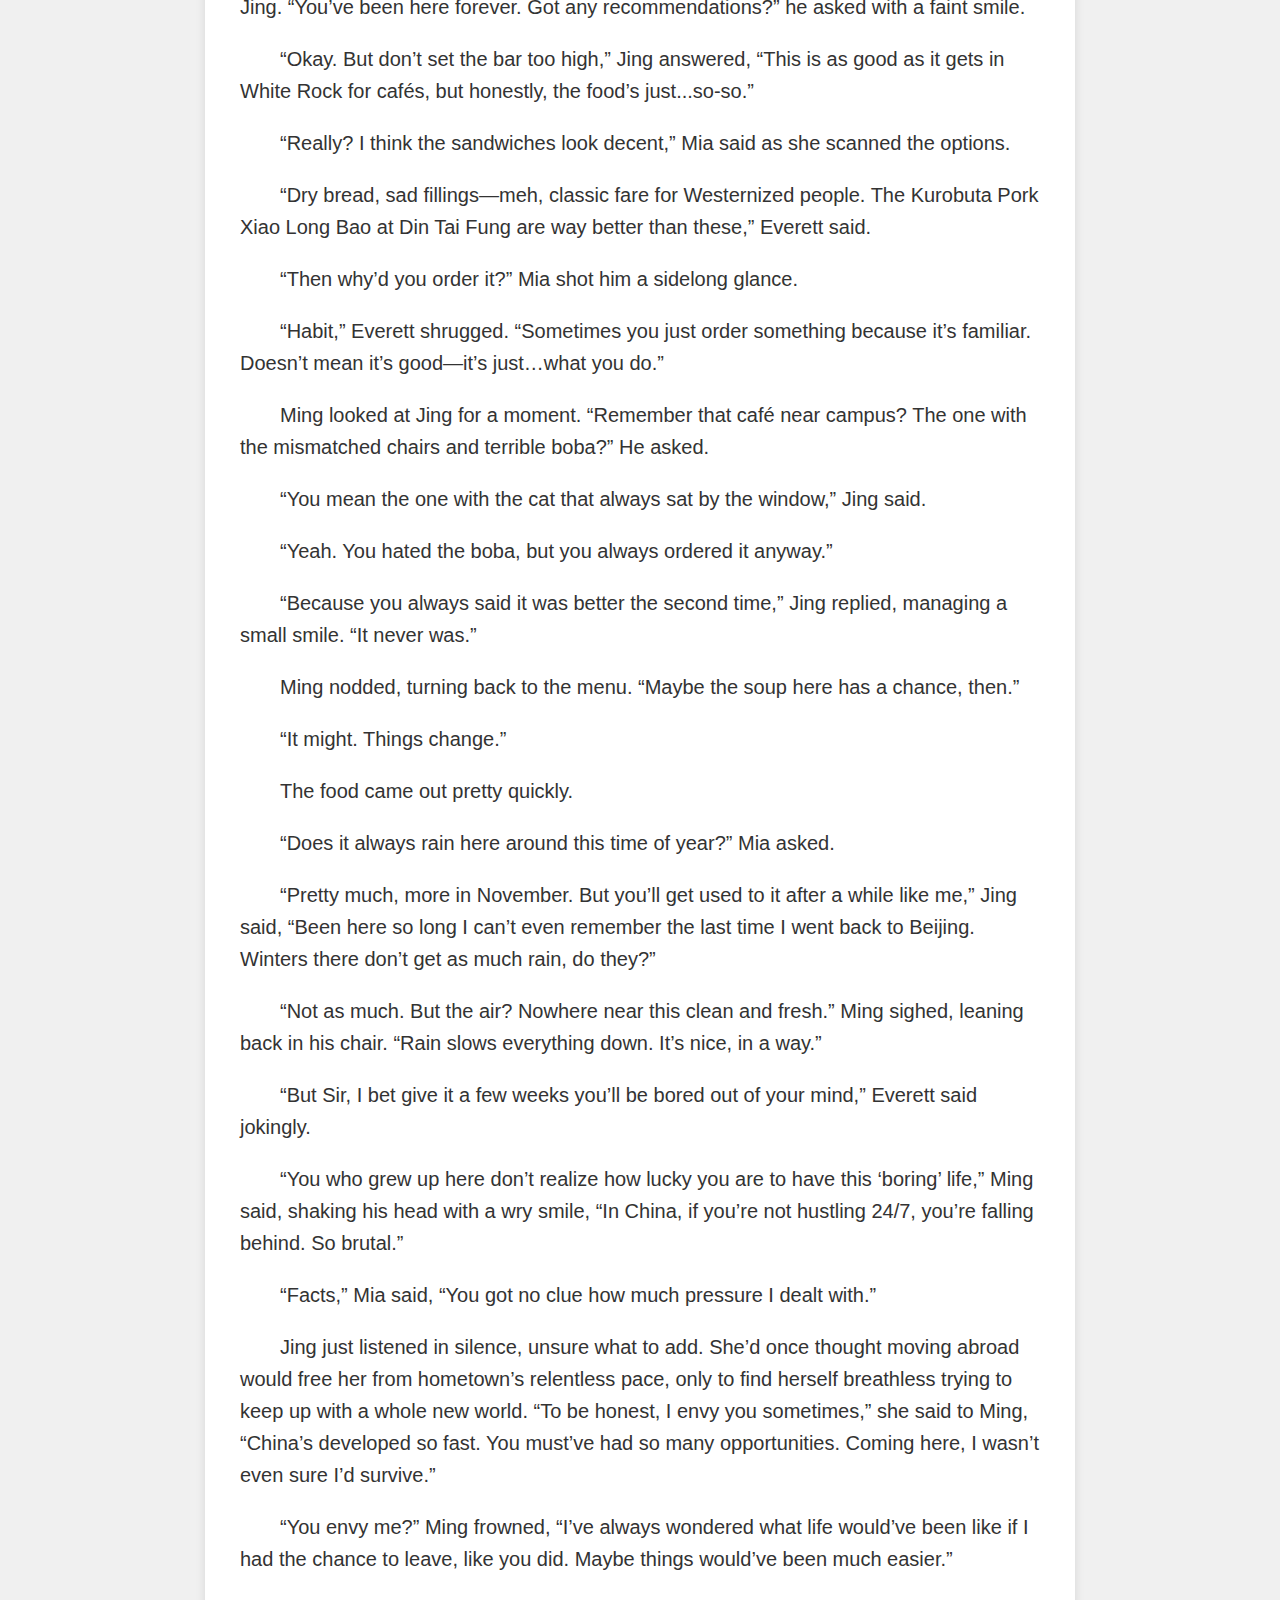
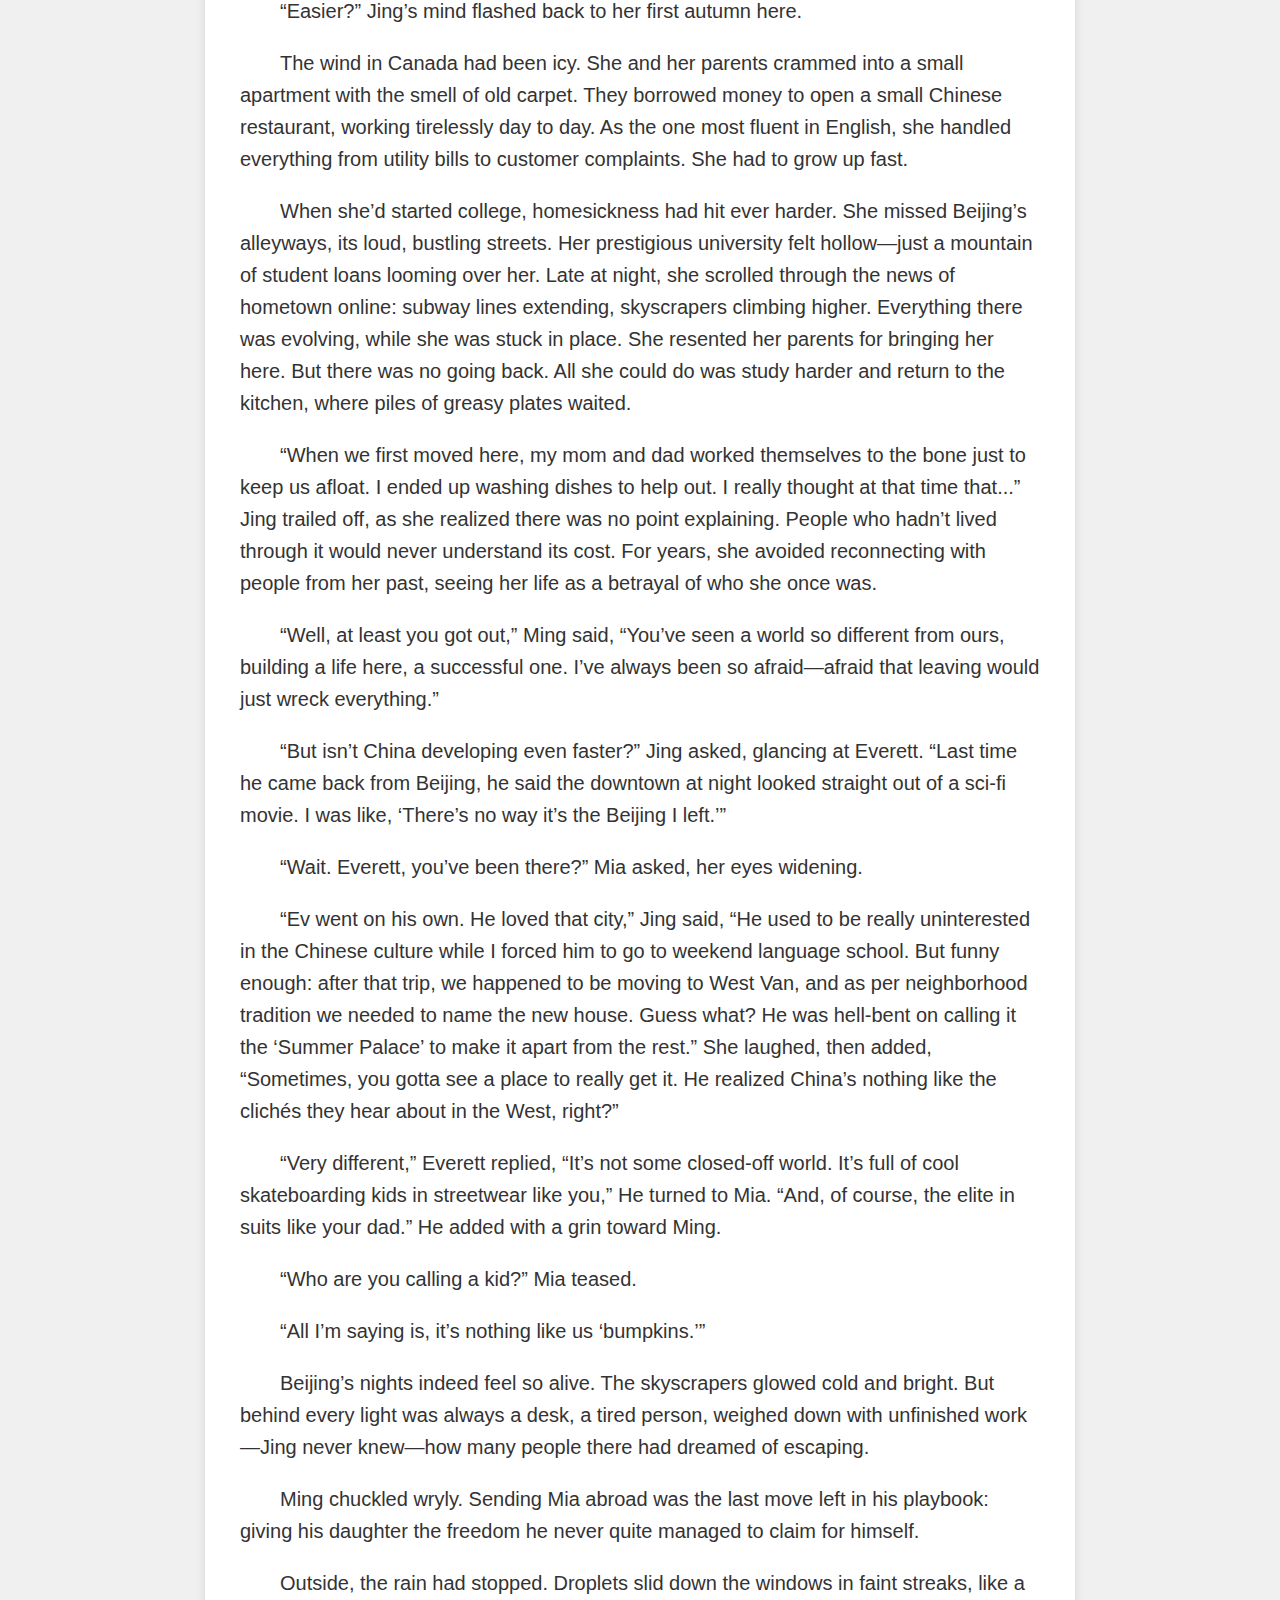
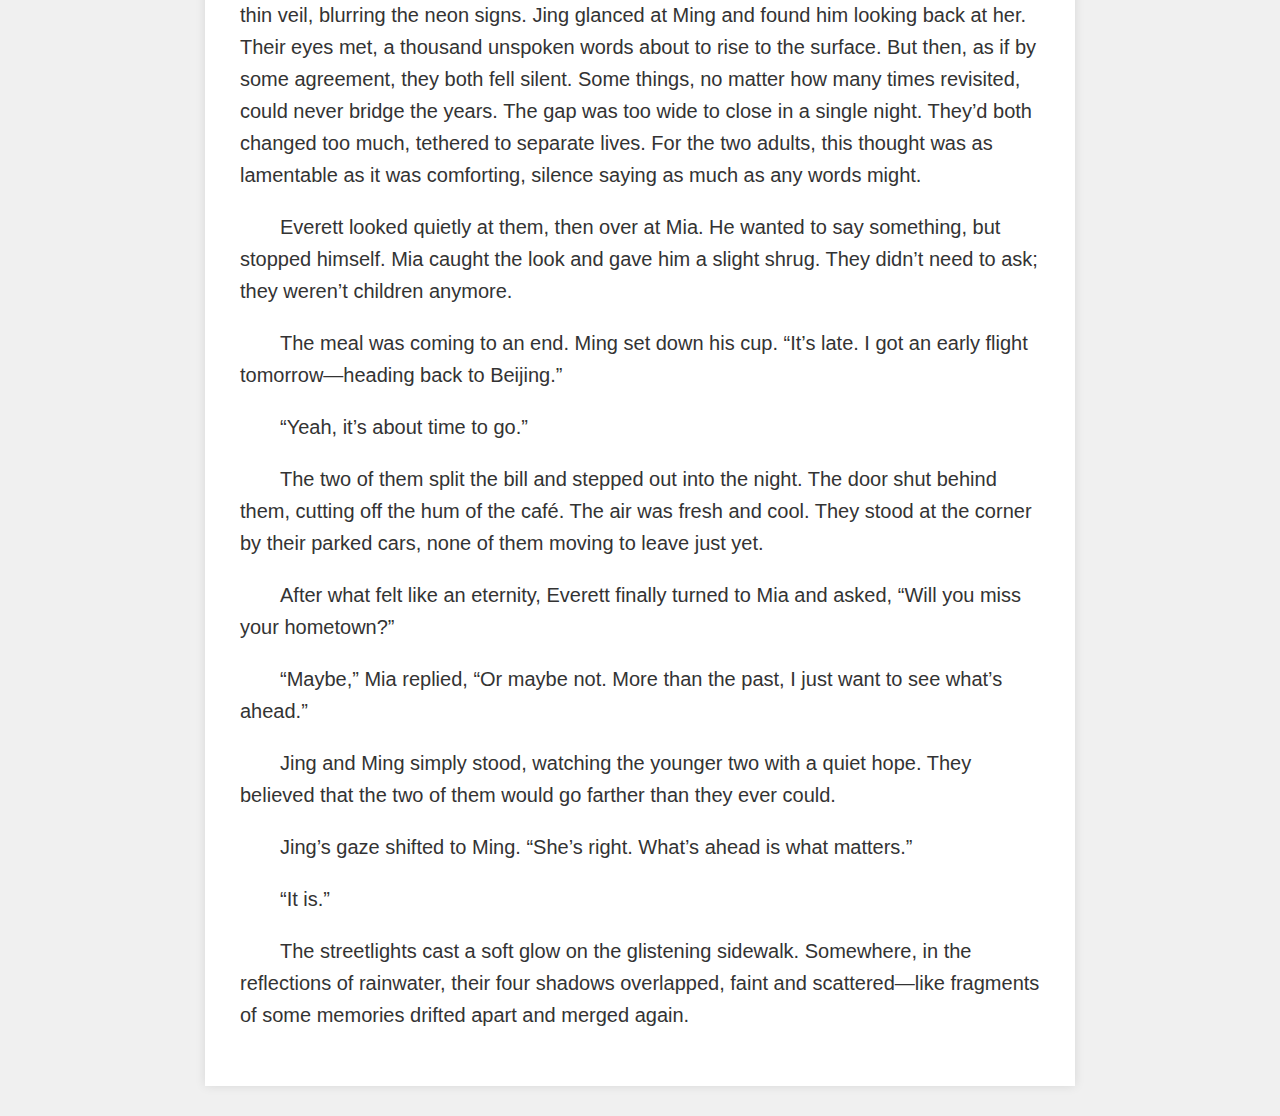
==== commit e17b7ff7: "Update index.html" ====
--- a/here-and-there/index.html
+++ b/here-and-there/index.html
@@ -15,7 +15,7 @@
       max-width: 800px;
       margin: 30px auto;
       background-color: #fff;
-      padding: 40px 30px 30px;
+      padding: 40px 35px 35px;
       box-shadow: 0 0 10px rgba(0,0,0,0.1);
     }
     h1 {
